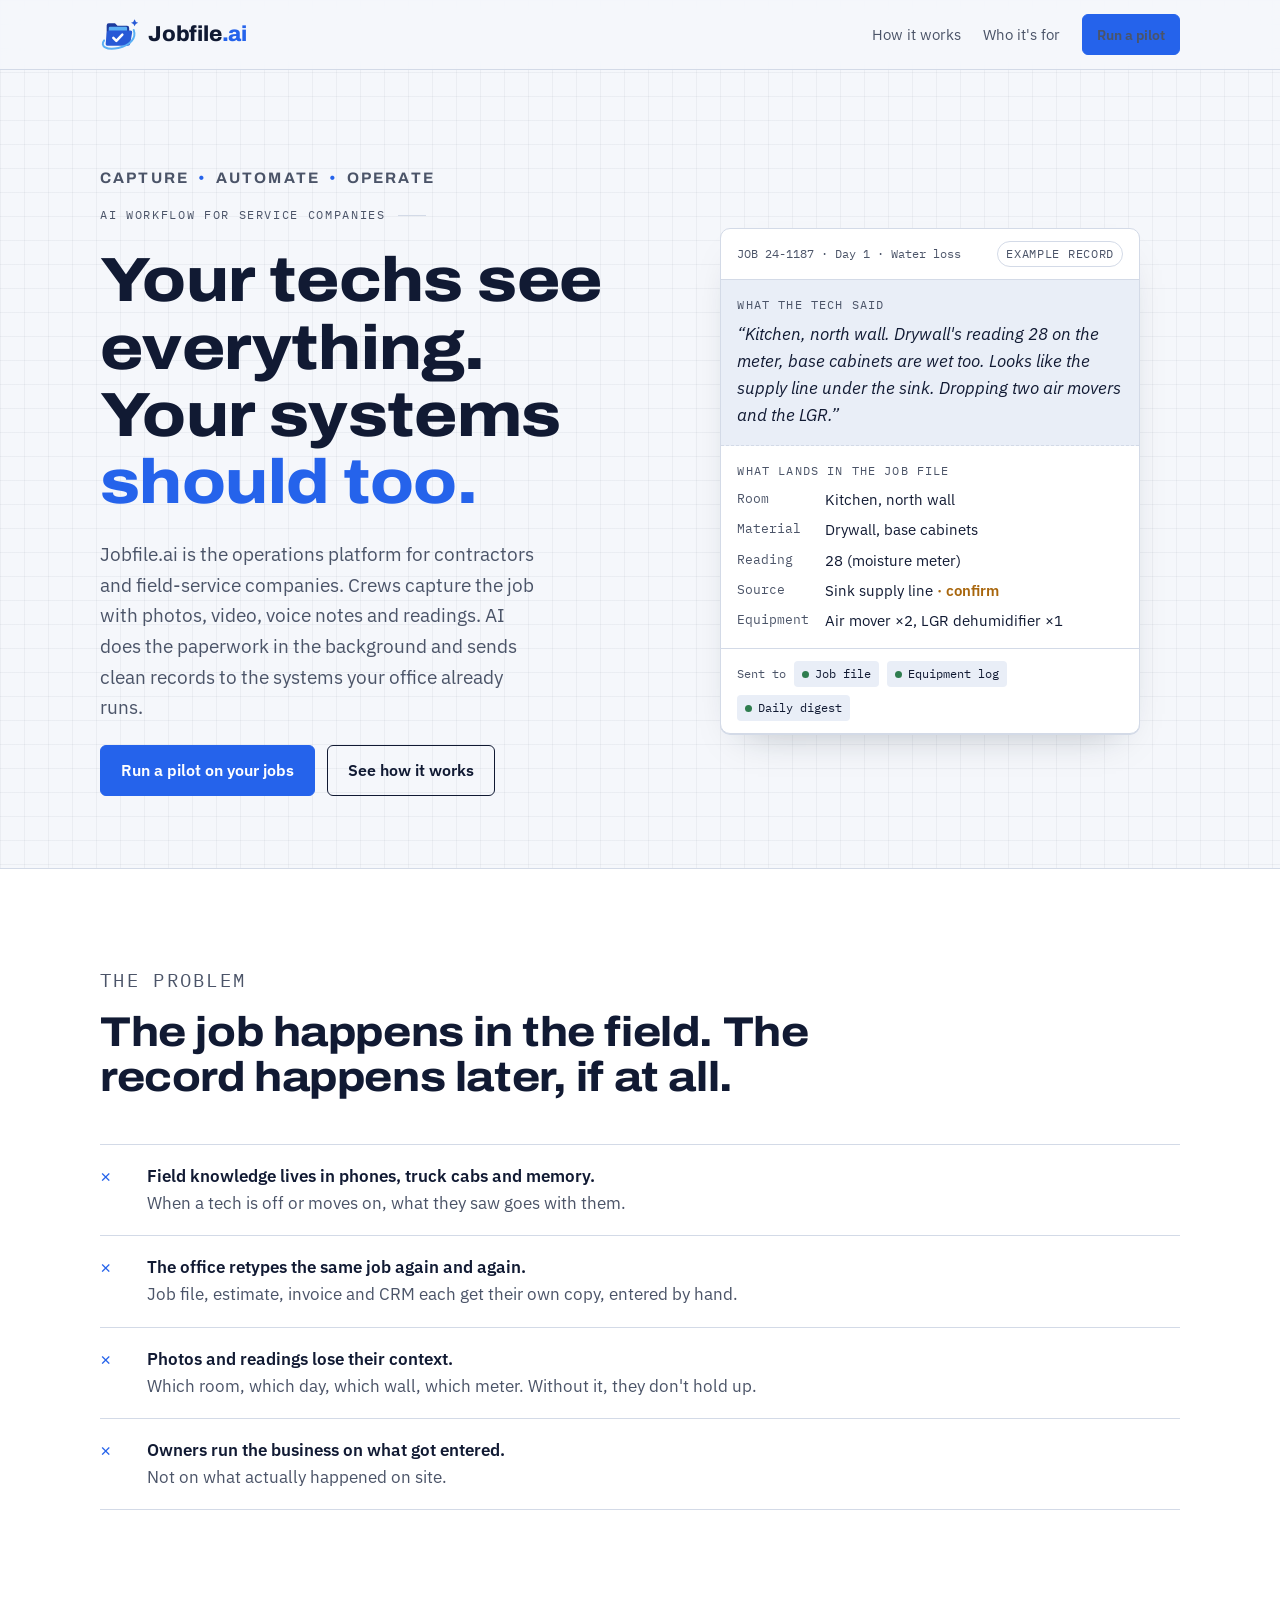
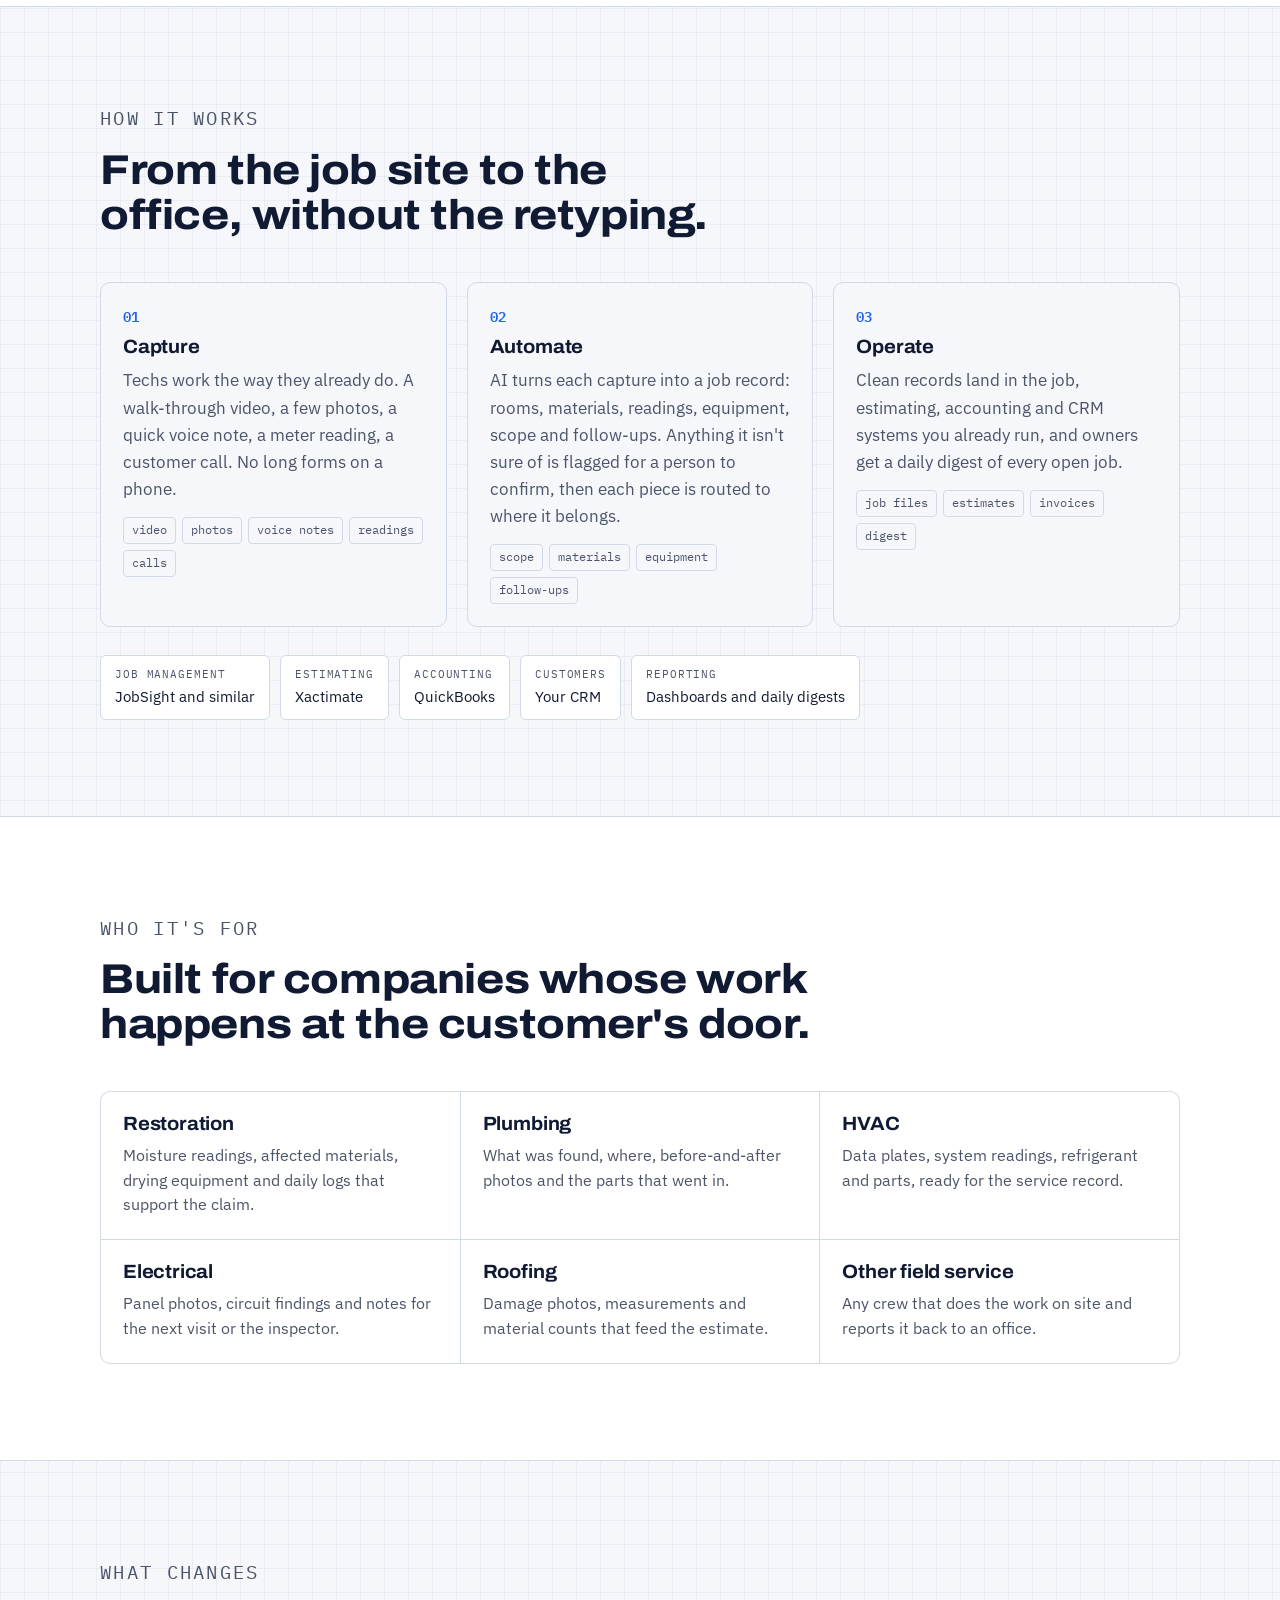
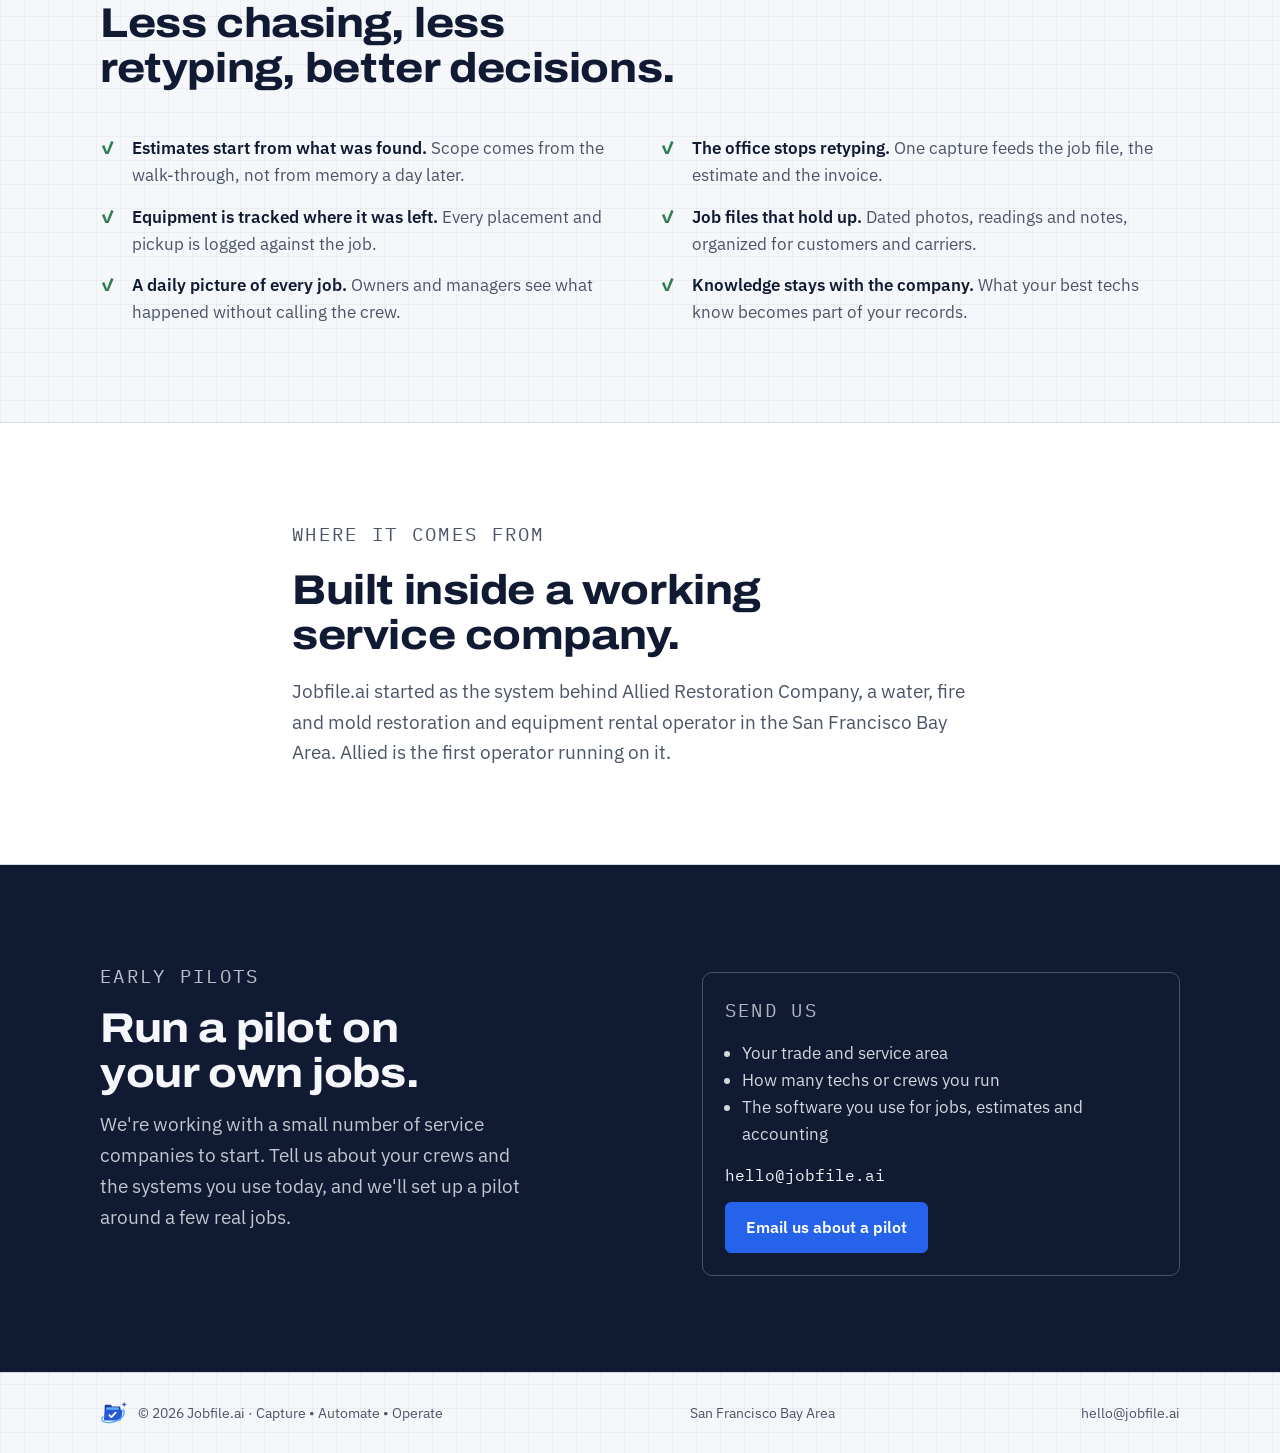
==== index.html @ 70c9f9f8 "Use Michael's Jobfile.ai logo and brand colors Redraw the logo mark (folder, check, swoosh, sparkle)" ====
<!doctype html>
<html lang="en">
<head>
<meta charset="utf-8">
<meta name="viewport" content="width=device-width, initial-scale=1, viewport-fit=cover">
<title>Jobfile.ai | AI workflow for service companies</title>
<meta name="description" content="Jobfile.ai is the operations platform for contractors and field-service companies. Crews capture the job, AI automates the paperwork, and clean records land in the systems you already run.">
<link rel="canonical" href="https://jobfile.ai/">
<meta property="og:title" content="Jobfile.ai | AI workflow for service companies">
<meta property="og:image" content="https://jobfile.ai/brand/jobfile-logo.jpeg">
<meta property="og:description" content="Capture the job once in the field. AI structures it and sends it to your job, estimating, accounting and CRM systems.">
<meta property="og:url" content="https://jobfile.ai/">
<meta property="og:type" content="website">
<meta name="theme-color" content="#111a33">
<link rel="icon" href="favicon.svg" type="image/svg+xml">
<link rel="preconnect" href="https://fonts.googleapis.com">
<link rel="preconnect" href="https://fonts.gstatic.com" crossorigin>
<link rel="stylesheet" href="https://fonts.googleapis.com/css2?family=Archivo:wdth,wght@100..125,500..800&family=IBM+Plex+Mono:wght@400;600&family=IBM+Plex+Sans:wght@400;600&display=swap">
<link rel="stylesheet" href="styles.css">
</head>
<body>
<!--BODY-START-->
<header class="site-header">
  <div class="wrap">
    <a class="brand" href="#top" aria-label="Jobfile.ai home">
      <svg class="brand-mark" viewBox="0 0 48 40" aria-hidden="true"><path class="lg-back" d="M8 8.5q0-2.5 2.5-2.5h7.5l3 3h11.5q2.5 0 2.5 2.5v19h-27z"/><rect class="lg-sheet" x="10.5" y="10" width="22" height="13" rx="1.6"/><path class="lg-front" d="M10.4 14.5h26.2q2.4 0 2 2.4l-2.4 13.7q-.4 2.4-2.8 2.4H8.9q-2.4 0-2.1-2.4l1.4-13.7q.3-2.4 2.2-2.4z"/><path class="lg-check" d="M16 23.5l3.6 3.6 7.2-7.6"/><path class="lg-swoosh" d="M5 26.5C-.5 33.5 8 38.5 22 35.5S44 24 40.5 14"/><path class="lg-spark" d="M41.5 1q.7 3.6 4.3 4.3-3.6.7-4.3 4.3-.7-3.6-4.3-4.3 3.6-.7 4.3-4.3z"/></svg>
      <span class="wordmark">Jobfile<span class="wm-ai">.ai</span></span>
    </a>
    <nav class="nav" aria-label="Main">
      <a class="nav-link" href="#how">How it works</a>
      <a class="nav-link" href="#trades">Who it's for</a>
      <a class="btn btn-primary btn-sm" href="#pilot">Run a pilot</a>
    </nav>
  </div>
</header>

<main id="top">
  <section class="hero">
    <div class="wrap">
      <div class="hero-copy">
        <p class="tagline">Capture <span class="dot">&bull;</span> Automate <span class="dot">&bull;</span> Operate</p>
        <p class="subline">AI workflow for service companies</p>
        <h1>Your techs see everything. Your systems <span class="flag">should too.</span></h1>
        <p class="lede">Jobfile.ai is the operations platform for contractors and field-service companies. Crews capture the job with photos, video, voice notes and readings. AI does the paperwork in the background and sends clean records to the systems your office already runs.</p>
        <div class="cta-row">
          <a class="btn btn-primary" href="#pilot">Run a pilot on your jobs</a>
          <a class="btn btn-ghost" href="#how">See how it works</a>
        </div>
      </div>

      <figure class="record" aria-label="Example of a voice note turned into a structured job record">
        <div class="record-head">
          <span>JOB 24-1187 · Day 1 · Water loss</span>
          <span class="tag">Example record</span>
        </div>
        <div class="record-body">
          <div class="record-say">
            <p class="label">What the tech said</p>
            <blockquote>“Kitchen, north wall. Drywall's reading 28 on the meter, base cabinets are wet too. Looks like the supply line under the sink. Dropping two air movers and the LGR.”</blockquote>
          </div>
          <div class="record-out">
            <p class="label">What lands in the job file</p>
            <dl class="fields">
              <dt>Room</dt><dd>Kitchen, north wall</dd>
              <dt>Material</dt><dd>Drywall, base cabinets</dd>
              <dt>Reading</dt><dd>28 (moisture meter)</dd>
              <dt>Source</dt><dd>Sink supply line <span class="flagged">· confirm</span></dd>
              <dt>Equipment</dt><dd>Air mover ×2, LGR dehumidifier ×1</dd>
            </dl>
          </div>
        </div>
        <figcaption class="record-foot">
          <span>Sent to</span>
          <span class="dest">Job file</span>
          <span class="dest">Equipment log</span>
          <span class="dest">Daily digest</span>
        </figcaption>
      </figure>
    </div>
  </section>

  <section class="band" id="problem">
    <div class="wrap">
      <div class="section-head">
        <p class="eyebrow">The problem</p>
        <h2>The job happens in the field. The record happens later, if at all.</h2>
      </div>
      <ul class="problems">
        <li><div><strong>Field knowledge lives in phones, truck cabs and memory.</strong><span>When a tech is off or moves on, what they saw goes with them.</span></div></li>
        <li><div><strong>The office retypes the same job again and again.</strong><span>Job file, estimate, invoice and CRM each get their own copy, entered by hand.</span></div></li>
        <li><div><strong>Photos and readings lose their context.</strong><span>Which room, which day, which wall, which meter. Without it, they don't hold up.</span></div></li>
        <li><div><strong>Owners run the business on what got entered.</strong><span>Not on what actually happened on site.</span></div></li>
      </ul>
    </div>
  </section>

  <section id="how">
    <div class="wrap">
      <div class="section-head">
        <p class="eyebrow">How it works</p>
        <h2>From the job site to the office, without the retyping.</h2>
      </div>
      <ol class="steps">
        <li>
          <h3>Capture</h3>
          <p>Techs work the way they already do. A walk-through video, a few photos, a quick voice note, a meter reading, a customer call. No long forms on a phone.</p>
          <div class="chips"><span class="chip">video</span><span class="chip">photos</span><span class="chip">voice notes</span><span class="chip">readings</span><span class="chip">calls</span></div>
        </li>
        <li>
          <h3>Automate</h3>
          <p>AI turns each capture into a job record: rooms, materials, readings, equipment, scope and follow-ups. Anything it isn't sure of is flagged for a person to confirm, then each piece is routed to where it belongs.</p>
          <div class="chips"><span class="chip">scope</span><span class="chip">materials</span><span class="chip">equipment</span><span class="chip">follow-ups</span></div>
        </li>
        <li>
          <h3>Operate</h3>
          <p>Clean records land in the job, estimating, accounting and CRM systems you already run, and owners get a daily digest of every open job.</p>
          <div class="chips"><span class="chip">job files</span><span class="chip">estimates</span><span class="chip">invoices</span><span class="chip">digest</span></div>
        </li>
      </ol>
      <div class="systems" aria-label="Kinds of systems Jobfile.ai is built to feed">
        <div class="system"><small>Job management</small>JobSight and similar</div>
        <div class="system"><small>Estimating</small>Xactimate</div>
        <div class="system"><small>Accounting</small>QuickBooks</div>
        <div class="system"><small>Customers</small>Your CRM</div>
        <div class="system"><small>Reporting</small>Dashboards and daily digests</div>
      </div>
    </div>
  </section>

  <section class="band" id="trades">
    <div class="wrap">
      <div class="section-head">
        <p class="eyebrow">Who it's for</p>
        <h2>Built for companies whose work happens at the customer's door.</h2>
      </div>
      <div class="trades">
        <article class="trade"><h3>Restoration</h3><p>Moisture readings, affected materials, drying equipment and daily logs that support the claim.</p></article>
        <article class="trade"><h3>Plumbing</h3><p>What was found, where, before-and-after photos and the parts that went in.</p></article>
        <article class="trade"><h3>HVAC</h3><p>Data plates, system readings, refrigerant and parts, ready for the service record.</p></article>
        <article class="trade"><h3>Electrical</h3><p>Panel photos, circuit findings and notes for the next visit or the inspector.</p></article>
        <article class="trade"><h3>Roofing</h3><p>Damage photos, measurements and material counts that feed the estimate.</p></article>
        <article class="trade"><h3>Other field service</h3><p>Any crew that does the work on site and reports it back to an office.</p></article>
      </div>
    </div>
  </section>

  <section id="outcomes">
    <div class="wrap">
      <div class="section-head">
        <p class="eyebrow">What changes</p>
        <h2>Less chasing, less retyping, better decisions.</h2>
      </div>
      <ul class="outcomes">
        <li><div><strong>Estimates start from what was found.</strong> <span>Scope comes from the walk-through, not from memory a day later.</span></div></li>
        <li><div><strong>The office stops retyping.</strong> <span>One capture feeds the job file, the estimate and the invoice.</span></div></li>
        <li><div><strong>Equipment is tracked where it was left.</strong> <span>Every placement and pickup is logged against the job.</span></div></li>
        <li><div><strong>Job files that hold up.</strong> <span>Dated photos, readings and notes, organized for customers and carriers.</span></div></li>
        <li><div><strong>A daily picture of every job.</strong> <span>Owners and managers see what happened without calling the crew.</span></div></li>
        <li><div><strong>Knowledge stays with the company.</strong> <span>What your best techs know becomes part of your records.</span></div></li>
      </ul>
    </div>
  </section>

  <section class="band" id="origin">
    <div class="wrap origin">
      <p class="eyebrow">Where it comes from</p>
      <h2>Built inside a working service company.</h2>
      <p>Jobfile.ai started as the system behind Allied Restoration Company, a water, fire and mold restoration and equipment rental operator in the San Francisco Bay Area. Allied is the first operator running on it.</p>
    </div>
  </section>

  <section class="pilot" id="pilot">
    <div class="wrap">
      <div class="section-head">
        <p class="eyebrow" style="color: inherit; opacity: .75">Early pilots</p>
        <h2>Run a pilot on your own jobs.</h2>
        <p>We're working with a small number of service companies to start. Tell us about your crews and the systems you use today, and we'll set up a pilot around a few real jobs.</p>
      </div>
      <div class="pilot-box">
        <p class="eyebrow">Send us</p>
        <ul>
          <li>Your trade and service area</li>
          <li>How many techs or crews you run</li>
          <li>The software you use for jobs, estimates and accounting</li>
        </ul>
        <span class="email">hello@jobfile.ai</span>
        <div><a class="btn btn-primary" href="mailto:hello@jobfile.ai?subject=Pilot%20inquiry">Email us about a pilot</a></div>
      </div>
    </div>
  </section>
</main>

<footer class="site-footer">
  <div class="wrap">
    <span class="foot-brand"><svg class="brand-mark foot-mark" viewBox="0 0 48 40" aria-hidden="true"><path class="lg-back" d="M8 8.5q0-2.5 2.5-2.5h7.5l3 3h11.5q2.5 0 2.5 2.5v19h-27z"/><rect class="lg-sheet" x="10.5" y="10" width="22" height="13" rx="1.6"/><path class="lg-front" d="M10.4 14.5h26.2q2.4 0 2 2.4l-2.4 13.7q-.4 2.4-2.8 2.4H8.9q-2.4 0-2.1-2.4l1.4-13.7q.3-2.4 2.2-2.4z"/><path class="lg-check" d="M16 23.5l3.6 3.6 7.2-7.6"/><path class="lg-swoosh" d="M5 26.5C-.5 33.5 8 38.5 22 35.5S44 24 40.5 14"/><path class="lg-spark" d="M41.5 1q.7 3.6 4.3 4.3-3.6.7-4.3 4.3-.7-3.6-4.3-4.3 3.6-.7 4.3-4.3z"/></svg><span>© 2026 Jobfile.ai · Capture • Automate • Operate</span></span>
    <span>San Francisco Bay Area</span>
    <span>hello@jobfile.ai</span>
  </div>
</footer>
<!--BODY-END-->
</body>
</html>
---- styles.css ----
/* Layout: one left-aligned column on a faint survey grid; the hero pairs the pitch with a live "field record" card. */
:root {
  --paper: #f5f7fb;
  --paper-2: #e9eef7;
  --ink: #111a33;         /* logo navy */
  --ink-2: #4b5468;
  --rule: #d3dae7;
  --flag: #2563eb;        /* logo royal blue, the accent */
  --flag-ink: #ffffff;
  --motion: #3b9cf0;      /* logo sky blue (swoosh) */
  --logo-deep: #1d3a9c;
  --logo-royal: #2759d6;
  --logo-sky: #5bb0f4;
  --card: #ffffff;
  --ok: #2f7d4f;
  --warn: #a8660d;
  --grid: rgba(17, 26, 51, 0.045);
  --font-display: "Archivo", "Helvetica Neue", Arial, sans-serif;
  --font-body: "IBM Plex Sans", "Segoe UI", Roboto, sans-serif;
  --font-mono: "IBM Plex Mono", ui-monospace, "SFMono-Regular", Menlo, monospace;
  --step-0: 1rem;
  --step-1: 1.2rem;
  --step-2: 1.6rem;
  --step-3: clamp(1.9rem, 1.4rem + 2.2vw, 2.6rem);
  --step-4: clamp(2.3rem, 1.6rem + 3.6vw, 3.9rem);
  --radius: 6px;
  color-scheme: light;
}
@media (prefers-color-scheme: dark) {
  :root:not([data-theme="light"]) {
    --paper: #0b1222; --paper-2: #131c31; --ink: #e6ebf5; --ink-2: #9ea9be;
    --rule: #24304a; --flag: #5b8cff; --flag-ink: #08101f; --card: #111a2e; --motion: #6cc0ff;
    --logo-deep: #3557c9; --logo-royal: #4a78f0; --logo-sky: #6cc0ff;
    --ok: #5fc08a; --warn: #e3a54a; --grid: rgba(230, 235, 245, 0.04);
    color-scheme: dark;
  }
}
:root[data-theme="dark"] {
  --paper: #0b1222; --paper-2: #131c31; --ink: #e6ebf5; --ink-2: #9ea9be;
  --rule: #24304a; --flag: #5b8cff; --flag-ink: #08101f; --card: #111a2e; --motion: #6cc0ff;
  --logo-deep: #3557c9; --logo-royal: #4a78f0; --logo-sky: #6cc0ff;
  --ok: #5fc08a; --warn: #e3a54a; --grid: rgba(230, 235, 245, 0.04);
  color-scheme: dark;
}

*, *::before, *::after { box-sizing: border-box; }
html { -webkit-text-size-adjust: 100%; }
body {
  margin: 0;
  background-color: var(--paper);
  background-image:
    linear-gradient(var(--grid) 1px, transparent 1px),
    linear-gradient(90deg, var(--grid) 1px, transparent 1px);
  background-size: 24px 24px;
  color: var(--ink);
  font-family: var(--font-body);
  font-size: 17px;
  line-height: 1.6;
}
img, svg { max-width: 100%; }
a { color: inherit; }
:focus-visible { outline: 3px solid var(--flag); outline-offset: 3px; border-radius: 2px; }

.wrap {
  max-width: 1120px;
  margin: 0 auto;
  padding-left: max(20px, env(safe-area-inset-left, 0px));
  padding-right: max(20px, env(safe-area-inset-right, 0px));
}

h1, h2, h3 {
  font-family: var(--font-display);
  font-stretch: 112%;
  line-height: 1.08;
  letter-spacing: -0.01em;
  text-wrap: balance;
  margin: 0;
}
h1 { font-size: var(--step-4); font-weight: 800; }
h2 { font-size: var(--step-3); font-weight: 750; }
h3 { font-size: var(--step-1); font-weight: 700; font-stretch: 105%; }
p { margin: 0; }
.lede { font-size: var(--step-1); color: var(--ink-2); max-width: 40ch; }
.tagline { font-family: var(--font-display); font-weight: 700; font-size: 0.95rem; letter-spacing: 0.14em; text-transform: uppercase; color: var(--ink-2); }
.tagline .dot { color: var(--flag); margin: 0 0.25em; }
.subline { display: flex; align-items: center; gap: 12px; font-family: var(--font-mono); font-size: 0.74rem; letter-spacing: 0.14em; text-transform: uppercase; color: var(--ink-2); margin-top: -6px; }
.subline::before, .subline::after { content: ""; height: 1px; width: 28px; background: var(--rule); }
.subline::before { display: none; }
.eyebrow {
  font-family: var(--font-mono);
  font-size: 0.78rem;
  letter-spacing: 0.12em;
  text-transform: uppercase;
  color: var(--ink-2);
}

/* Header */
.site-header {
  position: sticky;
  top: env(safe-area-inset-top, 0px);
  z-index: 20;
  background: color-mix(in srgb, var(--paper) 92%, transparent);
  backdrop-filter: blur(8px);
  border-bottom: 1px solid var(--rule);
}
.site-header .wrap { display: flex; align-items: center; justify-content: space-between; gap: 16px; padding-block: 14px; }
.brand { display: flex; align-items: center; gap: 8px; text-decoration: none; font-family: var(--font-display); font-weight: 800; font-stretch: 100%; font-size: 1.35rem; }
.brand-mark { width: 40px; height: 34px; flex: none; overflow: visible; }
.lg-back { fill: var(--logo-deep); }
.lg-sheet { fill: var(--logo-sky); }
.lg-front { fill: var(--logo-royal); }
.lg-check { fill: none; stroke: #fff; stroke-width: 3; stroke-linecap: round; stroke-linejoin: round; }
.lg-swoosh { fill: none; stroke: var(--logo-sky); stroke-width: 2.4; stroke-linecap: round; }
.lg-spark { fill: var(--logo-royal); }
.wordmark { color: var(--ink); letter-spacing: -0.01em; }
.wm-ai { color: var(--flag); }
.nav { display: flex; gap: 22px; align-items: center; font-size: 0.95rem; }
.nav a { text-decoration: none; color: var(--ink-2); }
.nav a:hover { color: var(--ink); }
.nav .nav-link { display: none; }
@media (min-width: 760px) { .nav .nav-link { display: inline; } }

.btn {
  display: inline-flex; align-items: center; gap: 8px;
  padding: 12px 20px;
  border-radius: var(--radius);
  font-weight: 600; font-size: 0.98rem;
  text-decoration: none;
  border: 1.5px solid var(--ink);
  transition: transform 0.15s ease, background-color 0.15s ease;
}
.btn-primary { background: var(--flag); border-color: var(--flag); color: var(--flag-ink); }
.btn-primary:hover { transform: translateY(-1px); }
.btn-ghost { background: transparent; color: var(--ink); }
.btn-ghost:hover { background: var(--paper-2); }
.btn-sm { padding: 8px 14px; font-size: 0.9rem; }

/* Hero */
.hero { padding-block: clamp(48px, 8vw, 96px) clamp(40px, 6vw, 72px); }
.hero .wrap { display: grid; gap: clamp(32px, 5vw, 56px); align-items: center; }
@media (min-width: 940px) { .hero .wrap { grid-template-columns: 1.05fr 1fr; } }
.hero-copy { display: grid; gap: 22px; min-width: 0; }
.hero-copy h1 .flag { color: var(--flag); }
.cta-row { display: flex; flex-wrap: wrap; gap: 12px; }

/* Field record card */
.record {
  background: var(--card);
  border: 1px solid var(--rule);
  border-radius: 10px;
  box-shadow: 0 1px 0 var(--rule), 0 18px 40px -24px rgba(19, 34, 47, 0.35);
  overflow: hidden;
  min-width: 0;
}
.record-head {
  display: flex; justify-content: space-between; align-items: center; gap: 12px;
  padding: 12px 16px;
  border-bottom: 1px solid var(--rule);
  font-family: var(--font-mono); font-size: 0.78rem; color: var(--ink-2);
}
.tag {
  font-family: var(--font-mono); font-size: 0.72rem; letter-spacing: 0.06em; text-transform: uppercase;
  padding: 3px 8px; border-radius: 999px; border: 1px solid var(--rule); color: var(--ink-2);
  white-space: nowrap;
}
.record-body { display: grid; }
.record-say { padding: 16px; background: var(--paper-2); border-bottom: 1px dashed var(--rule); }
.record-say .label, .record-out .label { font-family: var(--font-mono); font-size: 0.72rem; letter-spacing: 0.1em; text-transform: uppercase; color: var(--ink-2); margin-bottom: 6px; }
.record-say blockquote { margin: 0; font-style: italic; color: var(--ink); }
.record-out { padding: 16px; }
.fields { display: grid; grid-template-columns: max-content 1fr; gap: 6px 16px; margin: 0; font-size: 0.95rem; }
.fields dt { font-family: var(--font-mono); font-size: 0.8rem; color: var(--ink-2); padding-top: 2px; }
.fields dd { margin: 0; font-variant-numeric: tabular-nums; min-width: 0; }
.fields .flagged { color: var(--warn); font-weight: 600; }
.record-foot {
  display: flex; flex-wrap: wrap; gap: 8px; align-items: center;
  padding: 12px 16px; border-top: 1px solid var(--rule);
  font-family: var(--font-mono); font-size: 0.78rem; color: var(--ink-2);
}
.dest { display: inline-flex; align-items: center; gap: 6px; padding: 3px 8px; border-radius: 4px; background: var(--paper-2); color: var(--ink); }
.dest::before { content: ""; width: 7px; height: 7px; border-radius: 50%; background: var(--ok); }

/* Sections */
section { padding-block: clamp(56px, 8vw, 96px); }
.band { background: var(--card); border-block: 1px solid var(--rule); }
.section-head { display: grid; gap: 14px; max-width: 46rem; margin-bottom: clamp(28px, 4vw, 44px); }
.section-head p { color: var(--ink-2); font-size: var(--step-1); }

.problems { display: grid; gap: 0; border-top: 1px solid var(--rule); }
.problems li { list-style: none; display: grid; grid-template-columns: 2.2rem 1fr; gap: 12px; padding: 18px 0; border-bottom: 1px solid var(--rule); }
.problems li::before { content: "×"; font-family: var(--font-mono); color: var(--flag); font-size: 1.2rem; line-height: 1.4; }
.problems { padding: 0; margin: 0; }
.problems strong { display: block; font-weight: 600; }
.problems span { color: var(--ink-2); }

.steps { display: grid; gap: 20px; padding: 0; margin: 0; counter-reset: step; }
@media (min-width: 820px) { .steps { grid-template-columns: repeat(3, 1fr); } }
.steps li {
  list-style: none; display: grid; gap: 10px; align-content: start;
  padding: 22px; border: 1px solid var(--rule); border-radius: 10px; background: var(--paper);
  counter-increment: step; min-width: 0;
}
.steps li::before {
  content: counter(step, decimal-leading-zero);
  font-family: var(--font-mono); font-size: 0.85rem; color: var(--flag); font-weight: 600;
}
.steps p { color: var(--ink-2); }
.chips { display: flex; flex-wrap: wrap; gap: 6px; margin-top: 4px; }
.chip { font-family: var(--font-mono); font-size: 0.74rem; padding: 3px 8px; border-radius: 4px; border: 1px solid var(--rule); color: var(--ink-2); }

.trades { display: grid; gap: 1px; background: var(--rule); border: 1px solid var(--rule); border-radius: 10px; overflow: hidden; }
@media (min-width: 640px) { .trades { grid-template-columns: repeat(2, 1fr); } }
@media (min-width: 980px) { .trades { grid-template-columns: repeat(3, 1fr); } }
.trade { background: var(--card); padding: 22px; display: grid; gap: 8px; align-content: start; min-width: 0; }
.trade p { color: var(--ink-2); font-size: 0.97rem; }

.outcomes { display: grid; gap: 14px 40px; padding: 0; margin: 0; }
@media (min-width: 820px) { .outcomes { grid-template-columns: repeat(2, 1fr); } }
.outcomes li { list-style: none; display: grid; grid-template-columns: 1.4rem 1fr; gap: 10px; }
.outcomes li::before { content: "✓"; color: var(--ok); font-weight: 700; }
.outcomes strong { font-weight: 600; }
.outcomes span { color: var(--ink-2); }

.systems { display: flex; flex-wrap: wrap; gap: 10px; margin-top: 28px; }
.system { padding: 10px 14px; border: 1px solid var(--rule); border-radius: var(--radius); background: var(--card); font-size: 0.95rem; }
.system small { display: block; font-family: var(--font-mono); font-size: 0.7rem; letter-spacing: 0.08em; text-transform: uppercase; color: var(--ink-2); }

.origin { display: grid; gap: 18px; max-width: 46rem; }
.origin p { color: var(--ink-2); font-size: var(--step-1); }

.pilot { background: var(--ink); color: var(--paper); }
.pilot .wrap { display: grid; gap: 28px; }
@media (min-width: 900px) { .pilot .wrap { grid-template-columns: 1.2fr 1fr; align-items: end; } }
.pilot h2 { color: var(--paper); }
.pilot p { color: color-mix(in srgb, var(--paper) 78%, var(--ink)); font-size: var(--step-1); max-width: 40ch; }
.pilot-box { display: grid; gap: 14px; padding: 22px; border: 1px solid color-mix(in srgb, var(--paper) 25%, var(--ink)); border-radius: 10px; min-width: 0; }
.pilot-box .eyebrow { color: color-mix(in srgb, var(--paper) 70%, var(--ink)); }
.pilot-box ul { margin: 0; padding-left: 1.1rem; color: color-mix(in srgb, var(--paper) 85%, var(--ink)); }
.email { font-family: var(--font-mono); font-size: 1rem; user-select: all; word-break: break-all; color: var(--paper); }

.site-footer { padding-block: 28px; border-top: 1px solid var(--rule); font-size: 0.88rem; color: var(--ink-2); }
.site-footer .wrap { display: flex; flex-wrap: wrap; gap: 12px 24px; justify-content: space-between; align-items: center; }
.foot-brand { display: inline-flex; align-items: center; gap: 10px; color: var(--ink-2); }
.foot-mark { width: 28px; height: 24px; }

@media (prefers-reduced-motion: reduce) { * { transition: none !important; } }
body::before { content: ""; position: fixed; inset: 0 0 auto; height: env(safe-area-inset-top, 0px); z-index: 30; background: var(--paper); }
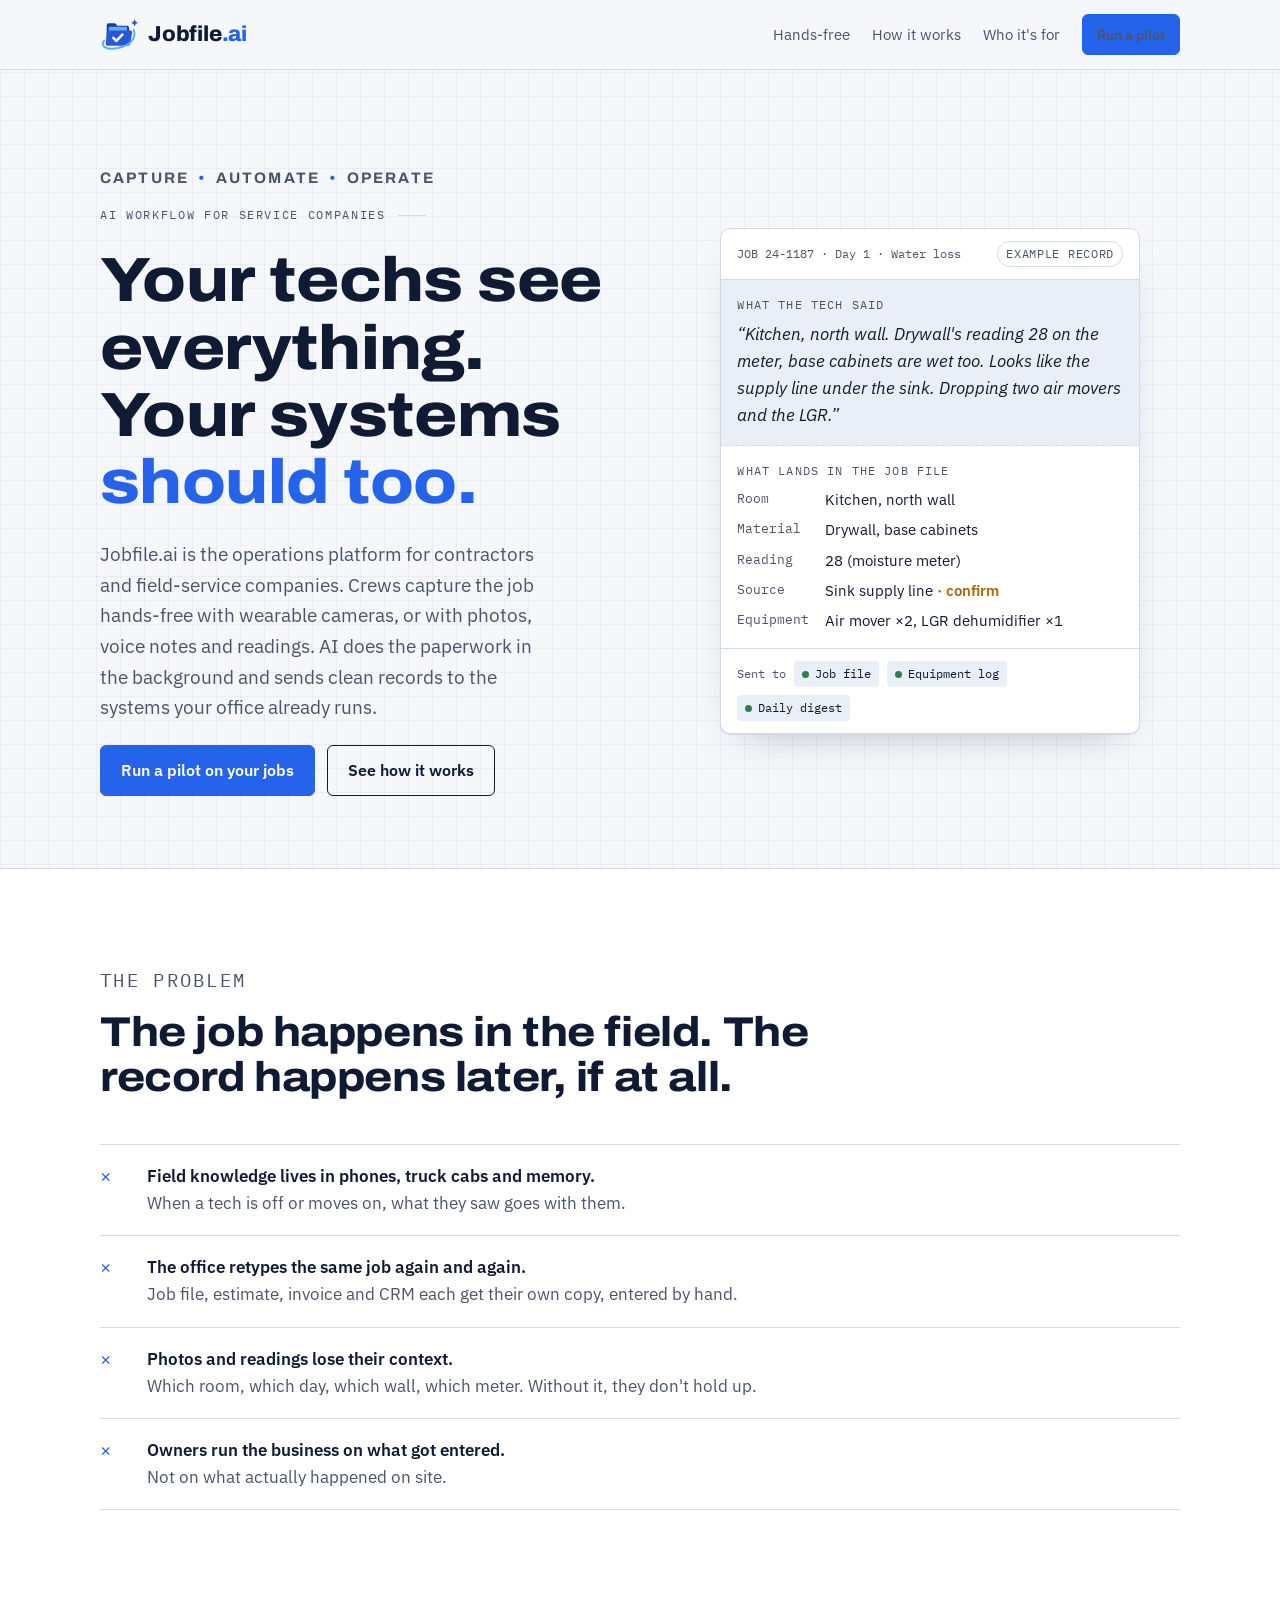
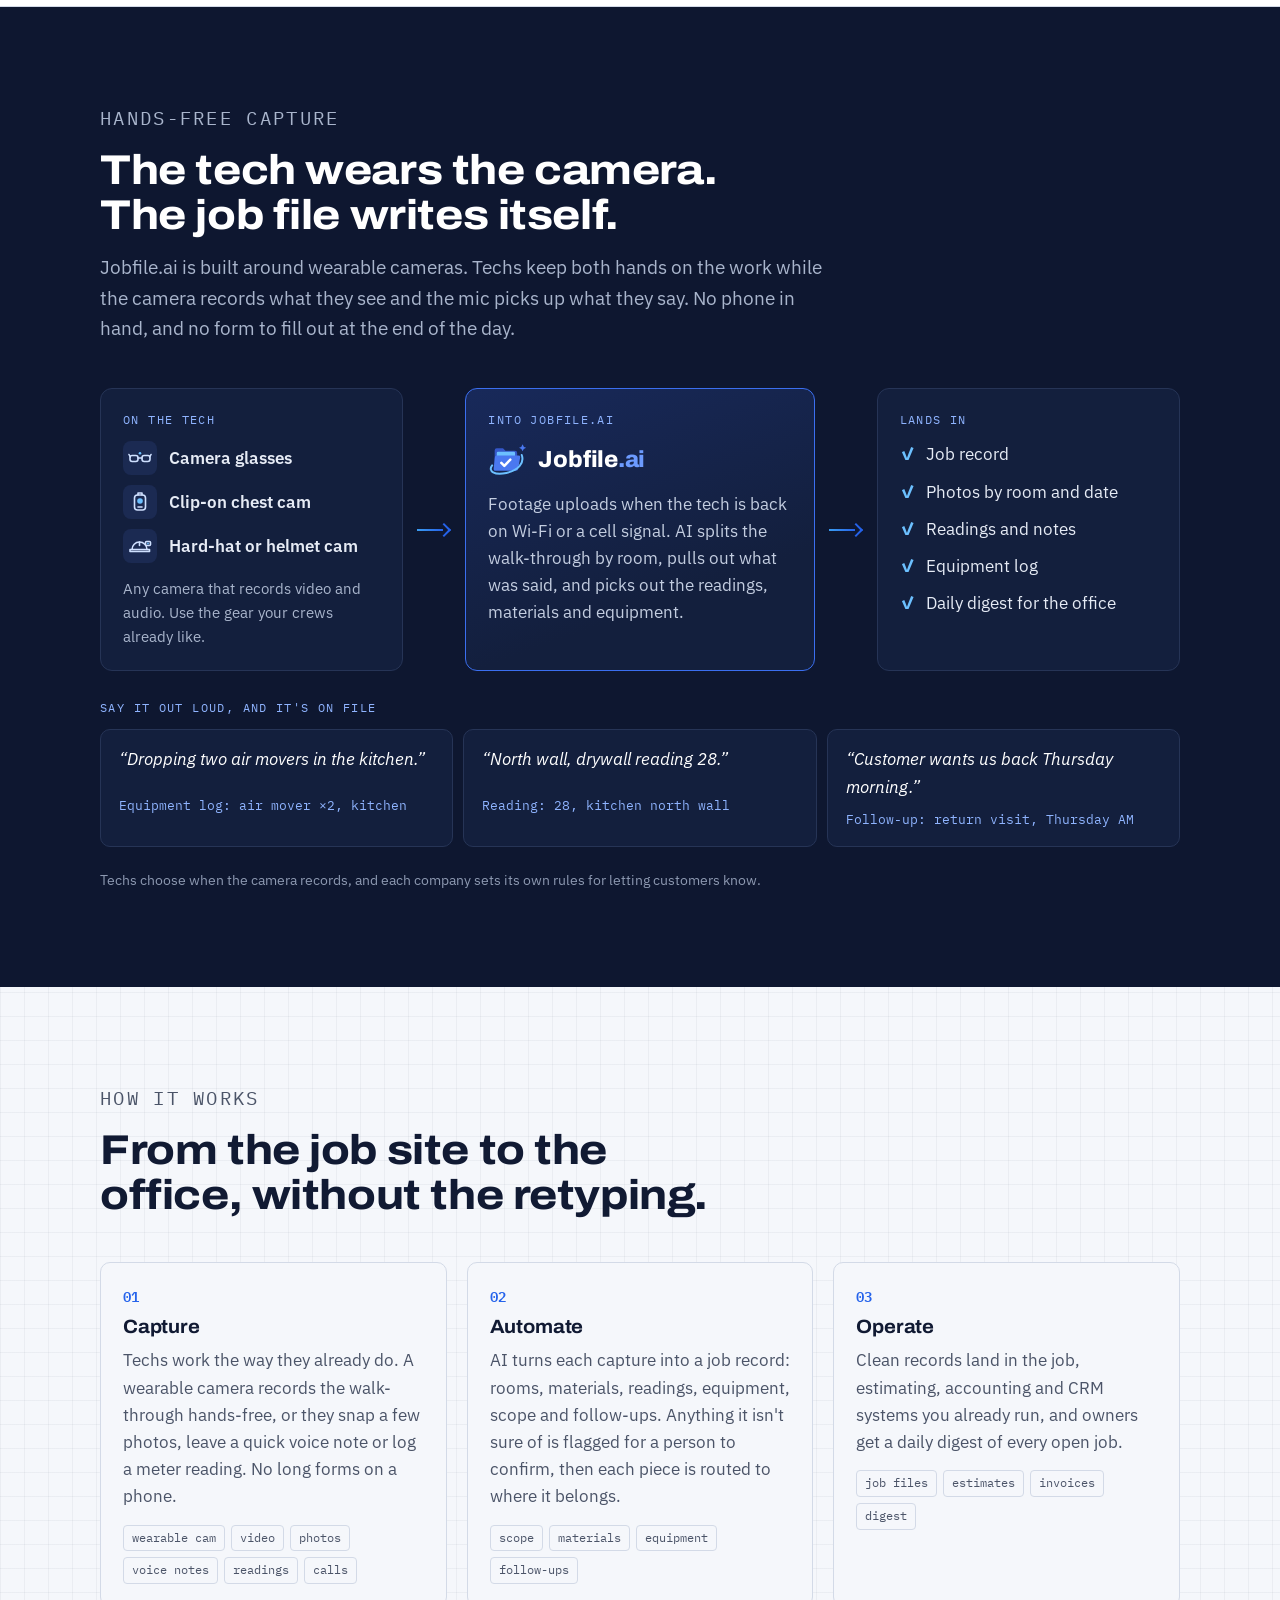
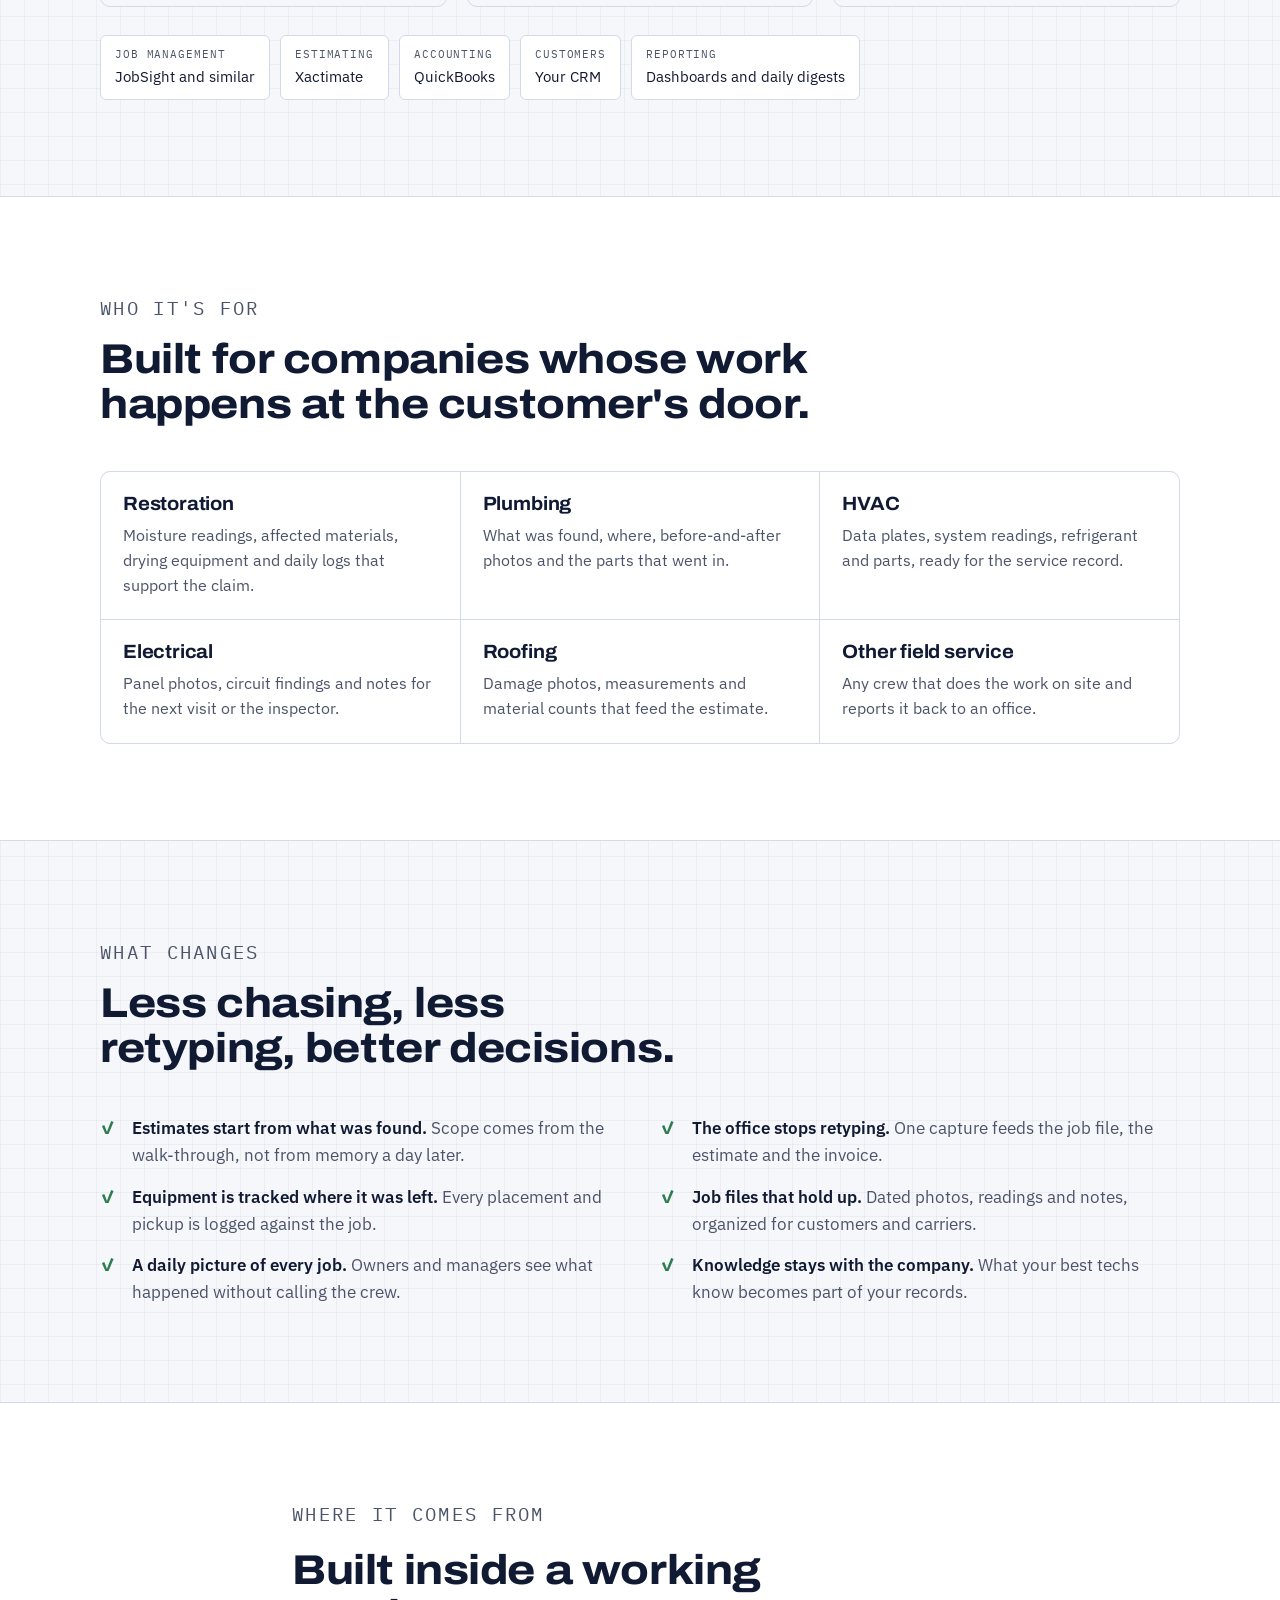
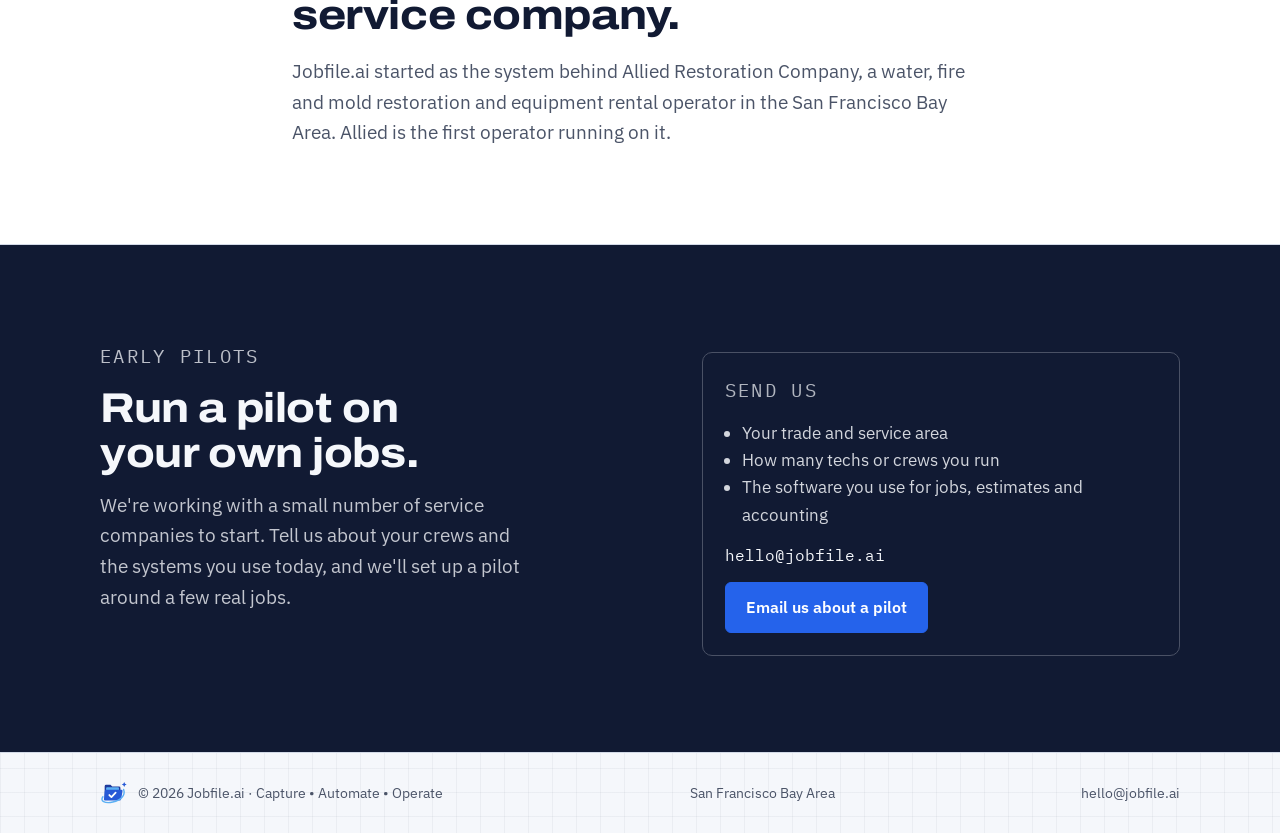
==== commit a56ff0ca: "Add hands-free wearable capture section Show techs capturing the job with wearable cameras (glasses," ====
--- a/index.html
+++ b/index.html
@@ -27,6 +27,7 @@
       <span class="wordmark">Jobfile<span class="wm-ai">.ai</span></span>
     </a>
     <nav class="nav" aria-label="Main">
+      <a class="nav-link" href="#hands-free">Hands-free</a>
       <a class="nav-link" href="#how">How it works</a>
       <a class="nav-link" href="#trades">Who it's for</a>
       <a class="btn btn-primary btn-sm" href="#pilot">Run a pilot</a>
@@ -41,7 +42,7 @@
         <p class="tagline">Capture <span class="dot">&bull;</span> Automate <span class="dot">&bull;</span> Operate</p>
         <p class="subline">AI workflow for service companies</p>
         <h1>Your techs see everything. Your systems <span class="flag">should too.</span></h1>
-        <p class="lede">Jobfile.ai is the operations platform for contractors and field-service companies. Crews capture the job with photos, video, voice notes and readings. AI does the paperwork in the background and sends clean records to the systems your office already runs.</p>
+        <p class="lede">Jobfile.ai is the operations platform for contractors and field-service companies. Crews capture the job hands-free with wearable cameras, or with photos, voice notes and readings. AI does the paperwork in the background and sends clean records to the systems your office already runs.</p>
         <div class="cta-row">
           <a class="btn btn-primary" href="#pilot">Run a pilot on your jobs</a>
           <a class="btn btn-ghost" href="#how">See how it works</a>
@@ -94,6 +95,56 @@
     </div>
   </section>
 
+  <section class="wear" id="hands-free">
+    <div class="wrap">
+      <div class="section-head">
+        <p class="eyebrow">Hands-free capture</p>
+        <h2>The tech wears the camera. The job file writes itself.</h2>
+        <p>Jobfile.ai is built around wearable cameras. Techs keep both hands on the work while the camera records what they see and the mic picks up what they say. No phone in hand, and no form to fill out at the end of the day.</p>
+      </div>
+
+      <div class="wear-flow">
+        <div class="wear-col">
+          <p class="label">On the tech</p>
+          <ul class="devices">
+            <li><svg class="dev-ico" viewBox="0 0 24 24" aria-hidden="true"><rect x="2" y="9.5" width="8" height="6" rx="2.2"/><rect x="14" y="9.5" width="8" height="6" rx="2.2"/><path d="M10 12h4M2.3 11 1 8.5M21.7 11 23 8.5"/><circle class="lens" cx="12" cy="7.2" r="1.3"/></svg><span>Camera glasses</span></li>
+            <li><svg class="dev-ico" viewBox="0 0 24 24" aria-hidden="true"><rect x="6.5" y="5" width="11" height="15" rx="3"/><circle class="lens" cx="12" cy="11" r="2.8"/><path d="M10 5V3h4v2"/><path d="M10 17h4"/></svg><span>Clip-on chest cam</span></li>
+            <li><svg class="dev-ico" viewBox="0 0 24 24" aria-hidden="true"><path d="M4 15.5a7.5 7.5 0 0 1 15 0"/><path d="M2 15.5h19.5v2H2z"/><path d="M11.5 8v3.5"/><rect x="17.5" y="7.5" width="5" height="4" rx="1"/><circle class="lens" cx="20" cy="9.5" r=".9"/></svg><span>Hard-hat or helmet cam</span></li>
+          </ul>
+          <p class="wear-note">Any camera that records video and audio. Use the gear your crews already like.</p>
+        </div>
+        <div class="wear-arrow" aria-hidden="true"></div>
+        <div class="wear-col wear-core">
+          <p class="label">Into Jobfile.ai</p>
+          <div class="core-brand"><svg class="brand-mark wear-mark" viewBox="0 0 48 40" aria-hidden="true"><path class="lg-back" d="M8 8.5q0-2.5 2.5-2.5h7.5l3 3h11.5q2.5 0 2.5 2.5v19h-27z"/><rect class="lg-sheet" x="10.5" y="10" width="22" height="13" rx="1.6"/><path class="lg-front" d="M10.4 14.5h26.2q2.4 0 2 2.4l-2.4 13.7q-.4 2.4-2.8 2.4H8.9q-2.4 0-2.1-2.4l1.4-13.7q.3-2.4 2.2-2.4z"/><path class="lg-check" d="M16 23.5l3.6 3.6 7.2-7.6"/><path class="lg-swoosh" d="M5 26.5C-.5 33.5 8 38.5 22 35.5S44 24 40.5 14"/><path class="lg-spark" d="M41.5 1q.7 3.6 4.3 4.3-3.6.7-4.3 4.3-.7-3.6-4.3-4.3 3.6-.7 4.3-4.3z"/></svg><span class="wordmark">Jobfile<span class="wm-ai">.ai</span></span></div>
+          <p>Footage uploads when the tech is back on Wi-Fi or a cell signal. AI splits the walk-through by room, pulls out what was said, and picks out the readings, materials and equipment.</p>
+        </div>
+        <div class="wear-arrow" aria-hidden="true"></div>
+        <div class="wear-col">
+          <p class="label">Lands in</p>
+          <ul class="outs">
+            <li>Job record</li>
+            <li>Photos by room and date</li>
+            <li>Readings and notes</li>
+            <li>Equipment log</li>
+            <li>Daily digest for the office</li>
+          </ul>
+        </div>
+      </div>
+
+      <div class="said">
+        <p class="label">Say it out loud, and it's on file</p>
+        <dl class="said-list">
+          <div><dt>“Dropping two air movers in the kitchen.”</dt><dd>Equipment log: air mover ×2, kitchen</dd></div>
+          <div><dt>“North wall, drywall reading 28.”</dt><dd>Reading: 28, kitchen north wall</dd></div>
+          <div><dt>“Customer wants us back Thursday morning.”</dt><dd>Follow-up: return visit, Thursday AM</dd></div>
+        </dl>
+      </div>
+
+      <p class="wear-fine">Techs choose when the camera records, and each company sets its own rules for letting customers know.</p>
+    </div>
+  </section>
+
   <section id="how">
     <div class="wrap">
       <div class="section-head">
@@ -103,8 +154,8 @@
       <ol class="steps">
         <li>
           <h3>Capture</h3>
-          <p>Techs work the way they already do. A walk-through video, a few photos, a quick voice note, a meter reading, a customer call. No long forms on a phone.</p>
-          <div class="chips"><span class="chip">video</span><span class="chip">photos</span><span class="chip">voice notes</span><span class="chip">readings</span><span class="chip">calls</span></div>
+          <p>Techs work the way they already do. A wearable camera records the walk-through hands-free, or they snap a few photos, leave a quick voice note or log a meter reading. No long forms on a phone.</p>
+          <div class="chips"><span class="chip">wearable cam</span><span class="chip">video</span><span class="chip">photos</span><span class="chip">voice notes</span><span class="chip">readings</span><span class="chip">calls</span></div>
         </li>
         <li>
           <h3>Automate</h3>
--- a/styles.css
+++ b/styles.css
@@ -245,3 +245,40 @@
 
 @media (prefers-reduced-motion: reduce) { * { transition: none !important; } }
 body::before { content: ""; position: fixed; inset: 0 0 auto; height: env(safe-area-inset-top, 0px); z-index: 30; background: var(--paper); }
+
+/* Hands-free capture: dark navy band */
+.wear { background: #0e1730; color: #e6ebf5; }
+.wear .section-head h2 { color: #fff; }
+.wear .section-head p, .wear .eyebrow { color: #a9b5cc; }
+.wear .label { font-family: var(--font-mono); font-size: 0.72rem; letter-spacing: 0.12em; text-transform: uppercase; color: #8fb4ff; margin: 0 0 12px; }
+.wear-flow { display: grid; gap: 14px; align-items: stretch; }
+@media (min-width: 900px) { .wear-flow { grid-template-columns: 1fr 34px 1.15fr 34px 1fr; } }
+.wear-col { padding: 22px; border: 1px solid #263456; border-radius: 12px; background: #131f3d; min-width: 0; }
+.wear-core { border-color: #3b6ff0; background: linear-gradient(160deg, #18295a, #131f3d 70%); }
+.wear-core p:last-child { color: #c3cde0; }
+.core-brand { display: flex; align-items: center; gap: 10px; font-family: var(--font-display); font-weight: 800; font-size: 1.45rem; margin-bottom: 12px; }
+.wear .wordmark { color: #fff; }
+.wear .wm-ai { color: #6c9bff; }
+.wear-mark { --logo-deep: #3557c9; --logo-royal: #4a78f0; --logo-sky: #6cc0ff; }
+.wear-arrow { position: relative; min-height: 26px; }
+.wear-arrow::before { content: ""; position: absolute; left: 50%; top: 0; bottom: 8px; width: 2px; transform: translateX(-50%); background: linear-gradient(#3b9cf0, #2563eb); }
+.wear-arrow::after { content: ""; position: absolute; left: 50%; bottom: 0; width: 10px; height: 10px; border-right: 2px solid #2563eb; border-bottom: 2px solid #2563eb; transform: translate(-50%, -2px) rotate(45deg); }
+@media (min-width: 900px) {
+  .wear-arrow::before { left: 0; right: 8px; top: 50%; bottom: auto; width: auto; height: 2px; transform: translateY(-50%); background: linear-gradient(90deg, #3b9cf0, #2563eb); }
+  .wear-arrow::after { left: auto; right: 2px; top: 50%; bottom: auto; transform: translateY(-50%) rotate(-45deg); }
+}
+.devices, .outs { list-style: none; margin: 0; padding: 0; display: grid; gap: 10px; }
+.devices li { display: flex; align-items: center; gap: 12px; font-weight: 600; }
+.dev-ico { width: 34px; height: 34px; flex: none; padding: 5px; border-radius: 8px; background: #1b2a52; fill: none; stroke: #cfe0ff; stroke-width: 1.6; stroke-linecap: round; stroke-linejoin: round; }
+.dev-ico .lens { fill: #6cc0ff; stroke: none; }
+.wear-note { margin-top: 14px; font-size: 0.92rem; color: #a9b5cc; }
+.outs li { display: flex; gap: 10px; align-items: baseline; }
+.outs li::before { content: "✓"; color: #6cc0ff; font-weight: 700; }
+.said { margin-top: 28px; }
+.said-list { display: grid; gap: 10px; margin: 0; }
+@media (min-width: 900px) { .said-list { grid-template-columns: repeat(3, 1fr); } }
+.said-list > div { padding: 16px 18px; border-radius: 10px; background: #131f3d; border: 1px solid #263456; display: grid; gap: 8px; }
+.said-list dt { font-style: italic; color: #fff; }
+.said-list dd { margin: 0; font-family: var(--font-mono); font-size: 0.82rem; color: #8fb4ff; }
+.wear-fine { margin-top: 22px; font-size: 0.88rem; color: #8d99b1; }
+
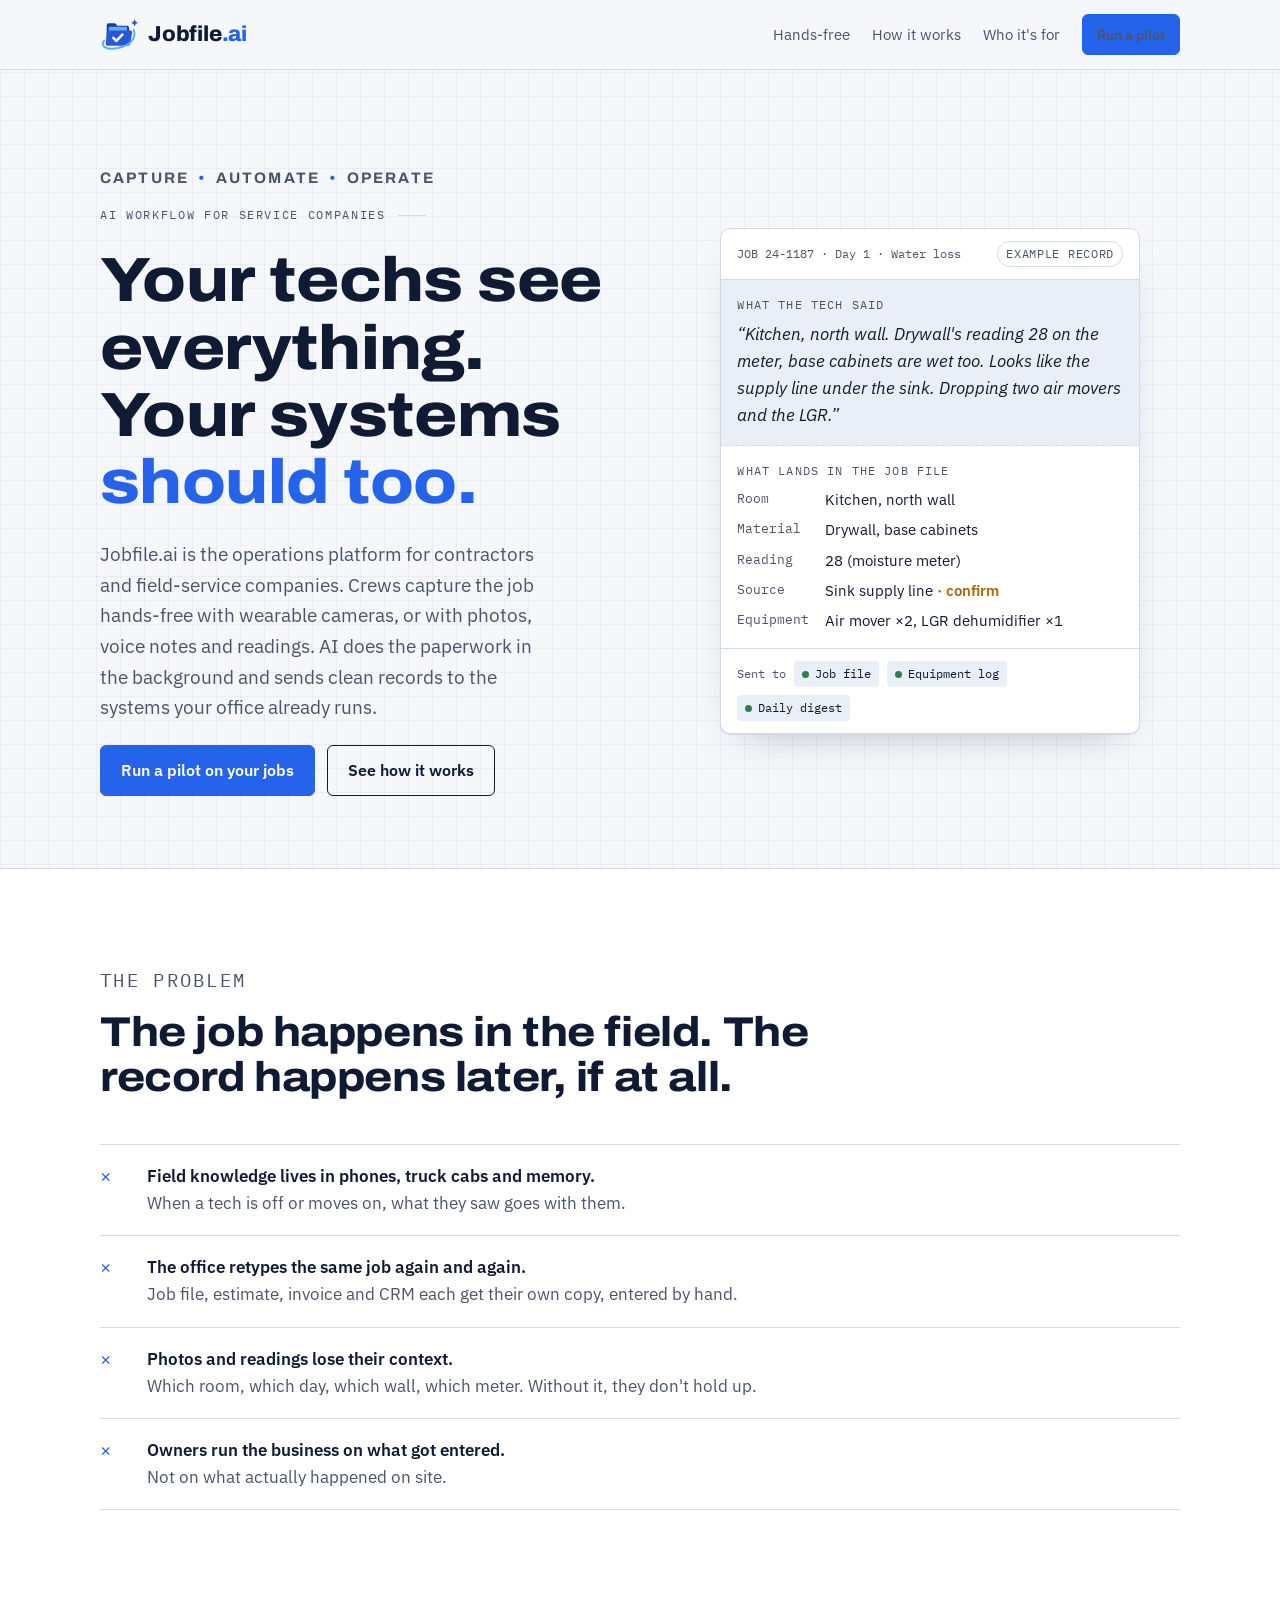
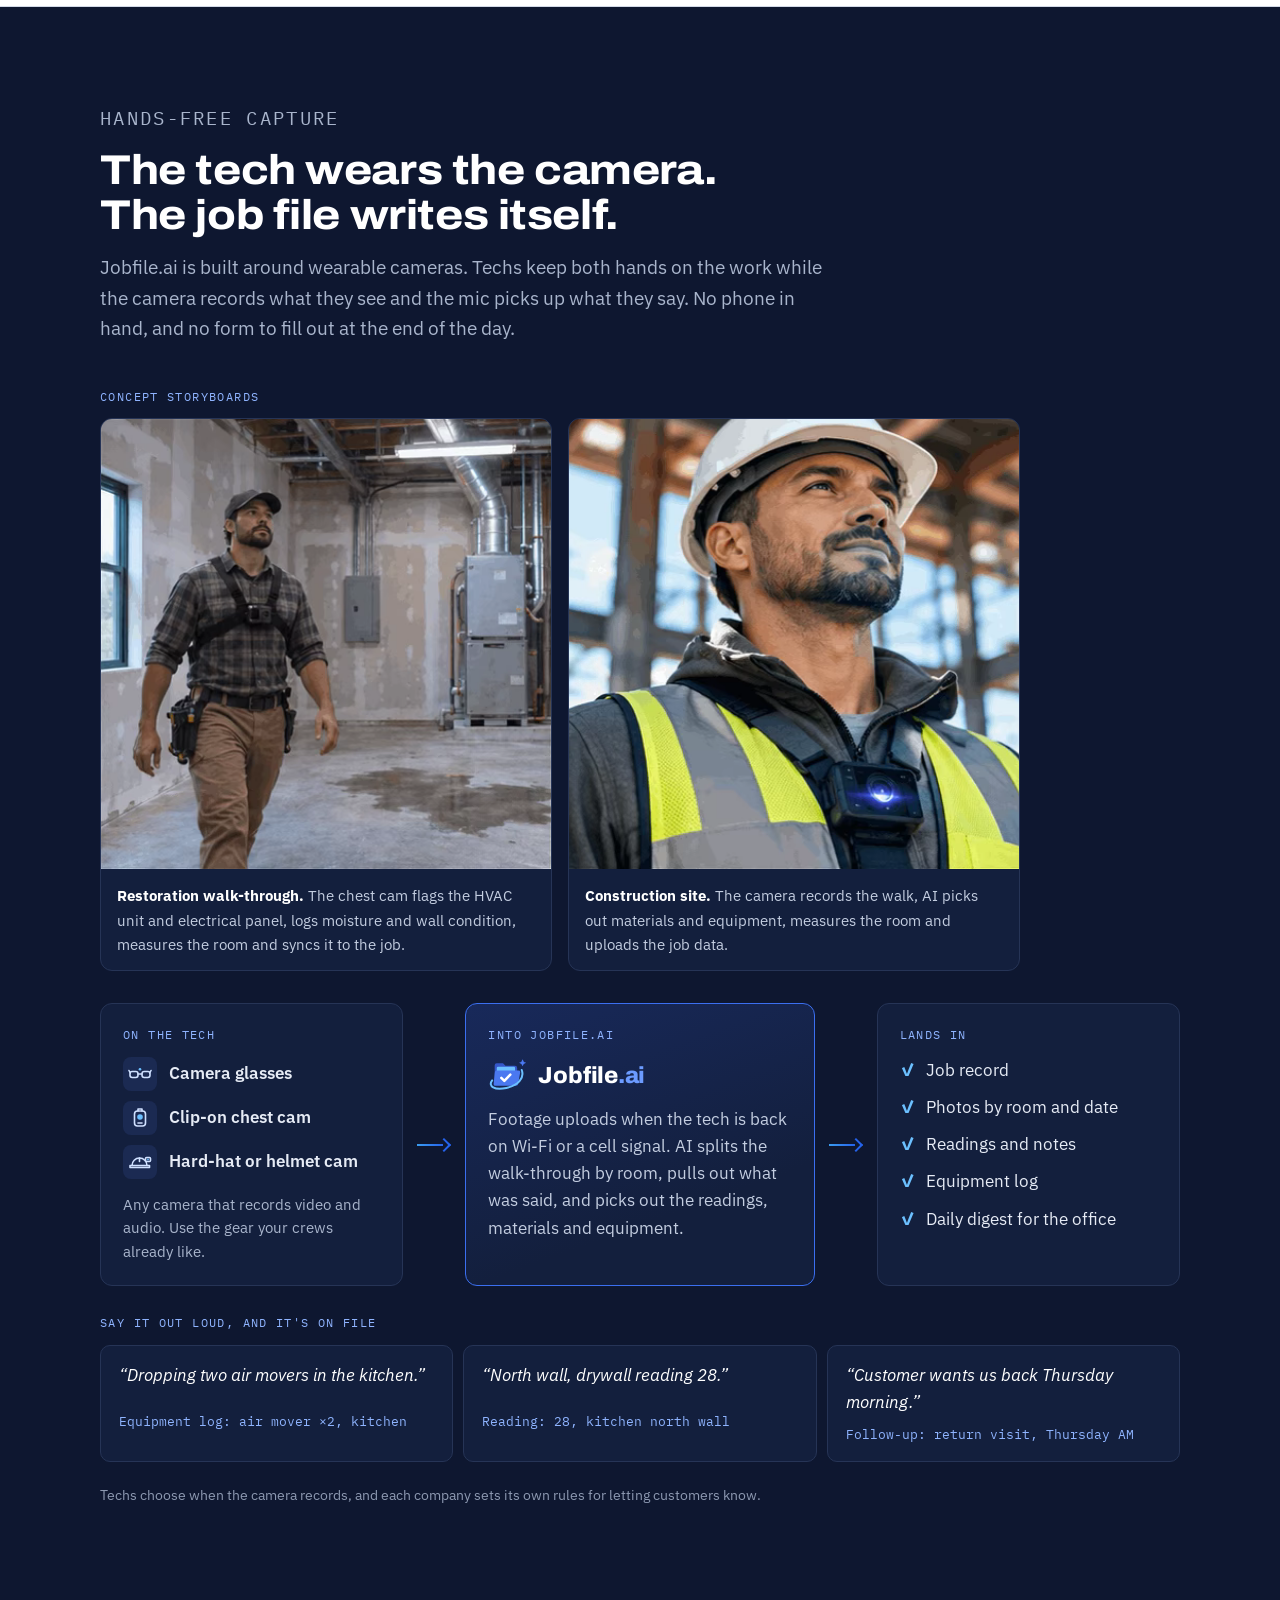
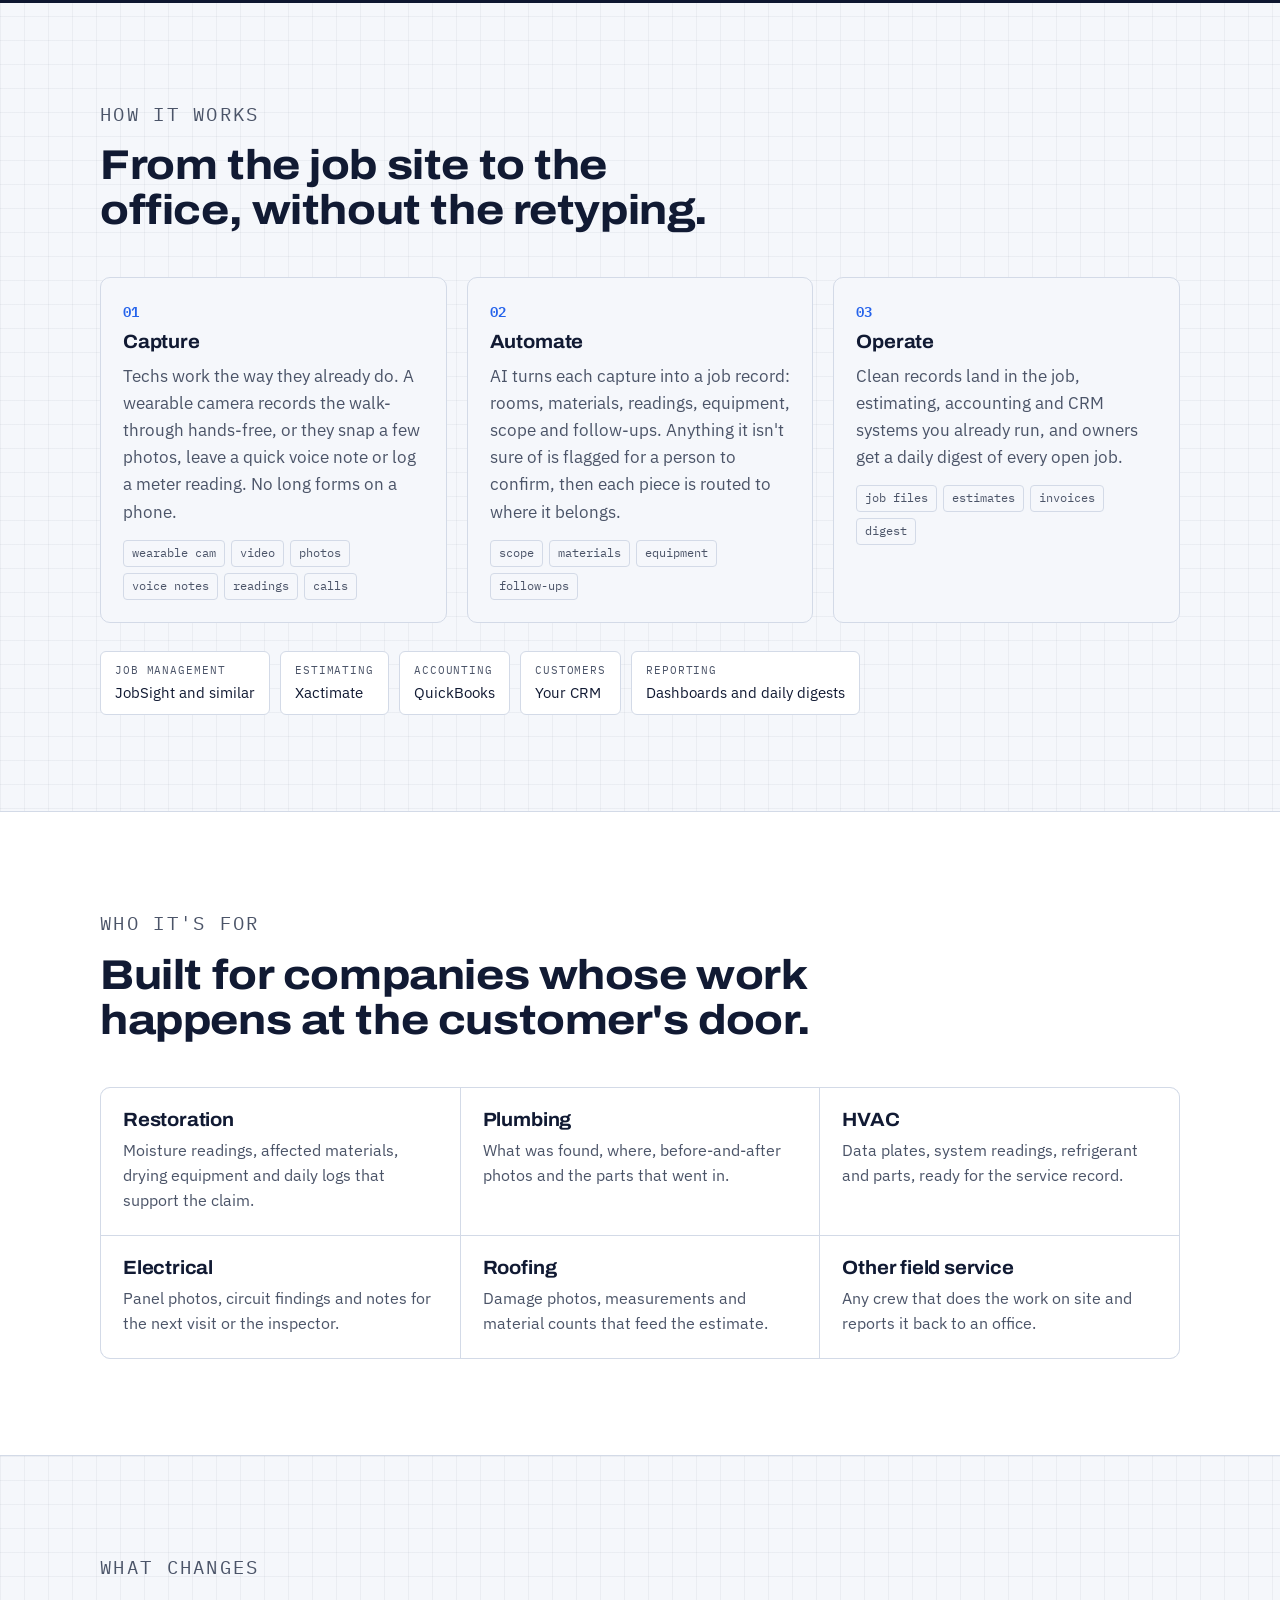
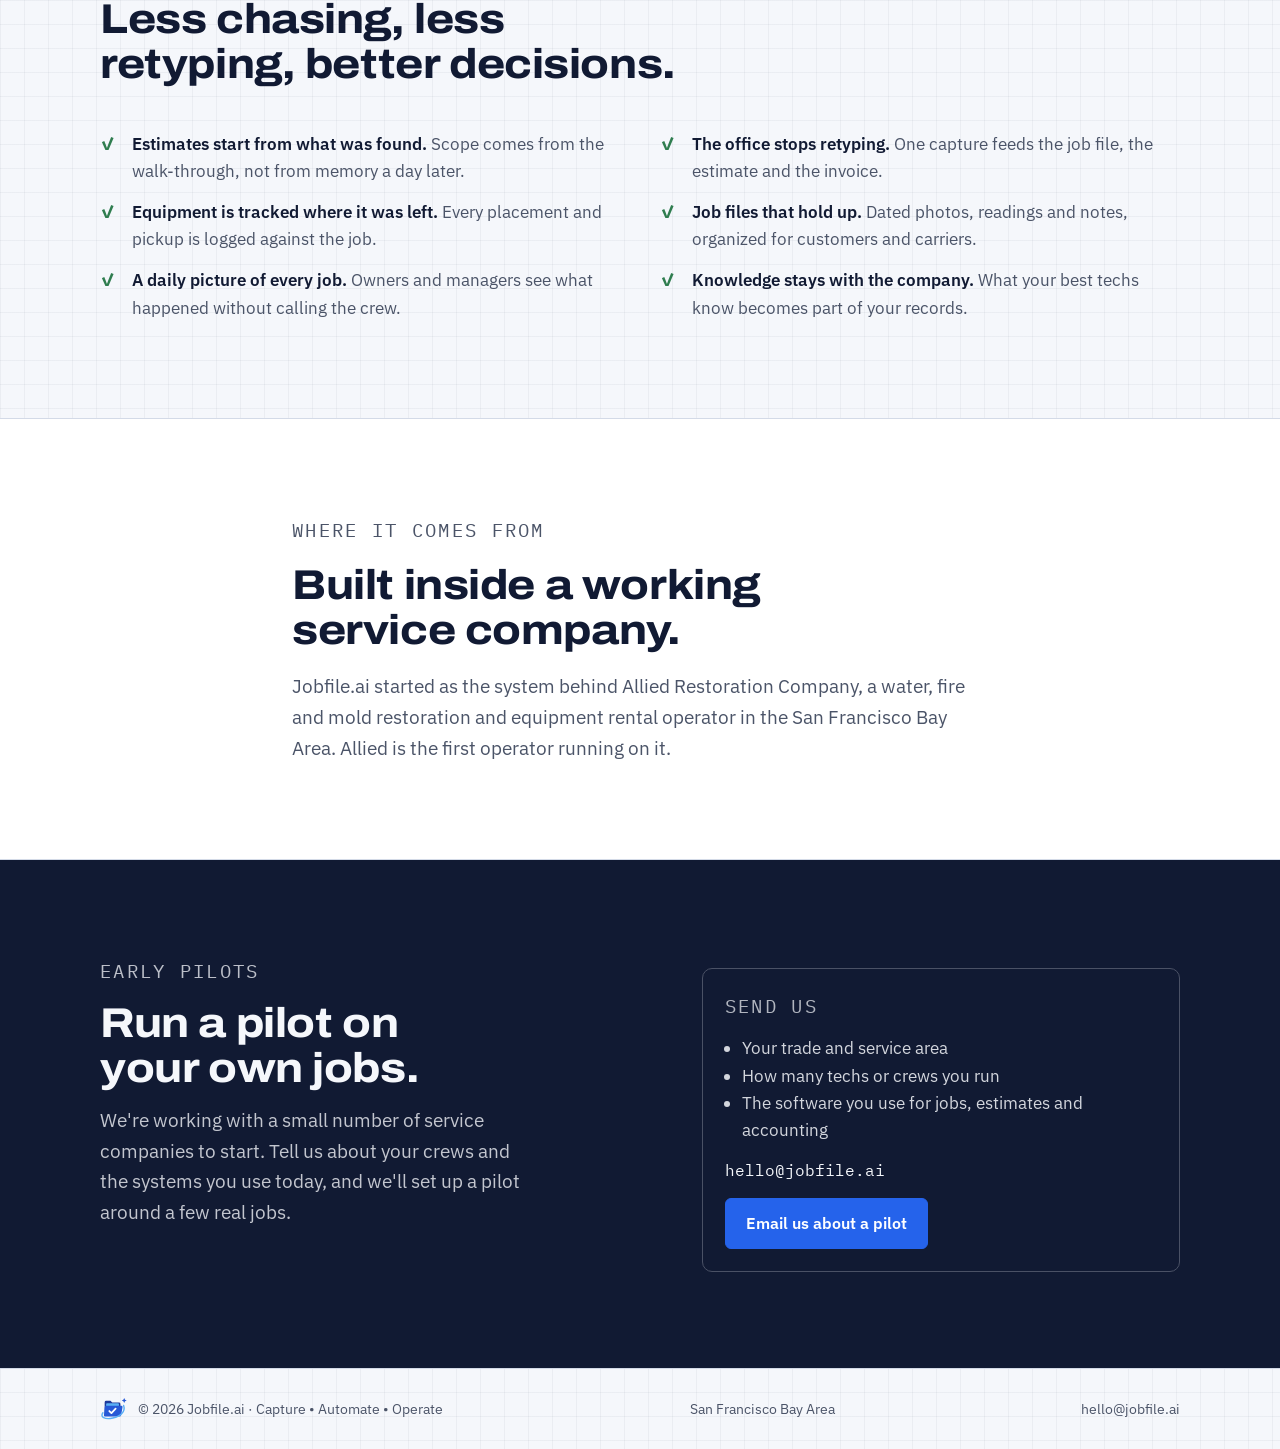
==== commit e7b3cd6f: "Add wearable camera storyboards to the hands-free section Michael's two concept storyboards (restora" ====
--- a/index.html
+++ b/index.html
@@ -103,6 +103,24 @@
         <p>Jobfile.ai is built around wearable cameras. Techs keep both hands on the work while the camera records what they see and the mic picks up what they say. No phone in hand, and no form to fill out at the end of the day.</p>
       </div>
 
+      <p class="label">Concept storyboards</p>
+      <div class="storyboards">
+        <figure class="story">
+          <video class="story-vid" autoplay muted loop playsinline preload="metadata" poster="media/storyboard-restoration-poster.webp" width="438" height="438" aria-label="A restoration tech with a chest-mounted camera walks through a gutted basement. On screen, the camera flags the HVAC unit and electrical panel, logs moisture, wall and surface condition, measures the room at 28 feet 6 inches by 12 feet 4 inches, and syncs it all to Jobfile.ai.">
+            <source src="media/storyboard-restoration.webm" type="video/webm">
+            <source src="media/storyboard-restoration.mp4" type="video/mp4">
+          </video>
+          <figcaption><strong>Restoration walk-through.</strong> The chest cam flags the HVAC unit and electrical panel, logs moisture and wall condition, measures the room and syncs it to the job.</figcaption>
+        </figure>
+        <figure class="story">
+          <video class="story-vid" autoplay muted loop playsinline preload="metadata" poster="media/storyboard-construction-poster.webp" width="434" height="424" aria-label="A construction worker in a hard hat and hi-vis vest wears a chest camera on a building site. The camera records the walk, AI picks out drywall and a scissor lift, notes site conditions, measures a 16 foot 8 inch by 28 foot 4 inch room, and uploads photos, equipment, measurements and conditions.">
+            <source src="media/storyboard-construction.webm" type="video/webm">
+            <source src="media/storyboard-construction.mp4" type="video/mp4">
+          </video>
+          <figcaption><strong>Construction site.</strong> The camera records the walk, AI picks out materials and equipment, measures the room and uploads the job data.</figcaption>
+        </figure>
+      </div>
+
       <div class="wear-flow">
         <div class="wear-col">
           <p class="label">On the tech</p>
@@ -248,6 +266,11 @@
     <span>hello@jobfile.ai</span>
   </div>
 </footer>
+<script>
+  if (window.matchMedia && matchMedia("(prefers-reduced-motion: reduce)").matches) {
+    document.querySelectorAll("video[autoplay]").forEach(function (v) { v.removeAttribute("autoplay"); v.pause(); v.controls = true; });
+  }
+</script>
 <!--BODY-END-->
 </body>
 </html>
--- a/styles.css
+++ b/styles.css
@@ -281,4 +281,9 @@
 .said-list dt { font-style: italic; color: #fff; }
 .said-list dd { margin: 0; font-family: var(--font-mono); font-size: 0.82rem; color: #8fb4ff; }
 .wear-fine { margin-top: 22px; font-size: 0.88rem; color: #8d99b1; }
-
+.storyboards { display: grid; gap: 16px; max-width: 920px; margin-bottom: 32px; }
+@media (min-width: 720px) { .storyboards { grid-template-columns: 1fr 1fr; } }
+.story { margin: 0; border: 1px solid #263456; border-radius: 12px; overflow: hidden; background: #131f3d; min-width: 0; }
+.story-vid { display: block; width: 100%; height: auto; aspect-ratio: 1 / 1; object-fit: cover; background: #0b1222; }
+.story figcaption { padding: 14px 16px; font-size: 0.95rem; color: #c3cde0; }
+.story figcaption strong { color: #fff; }
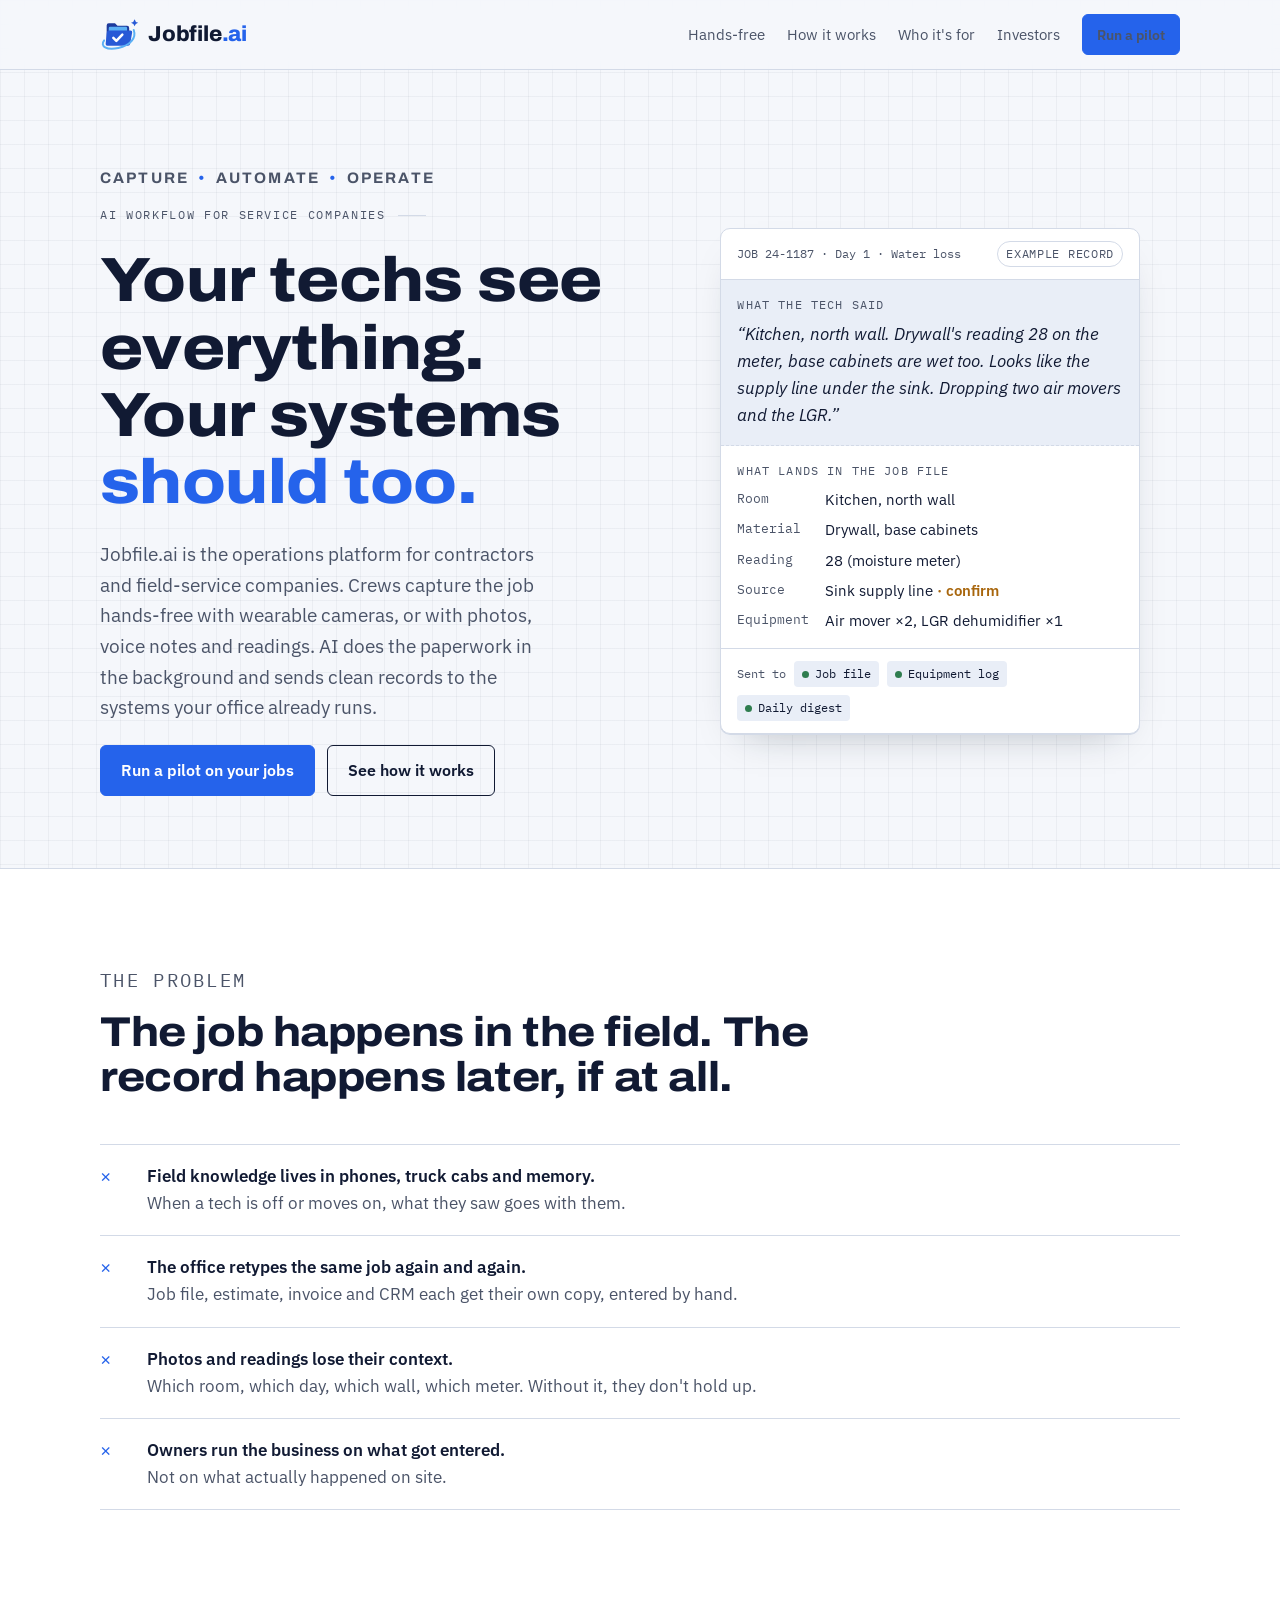
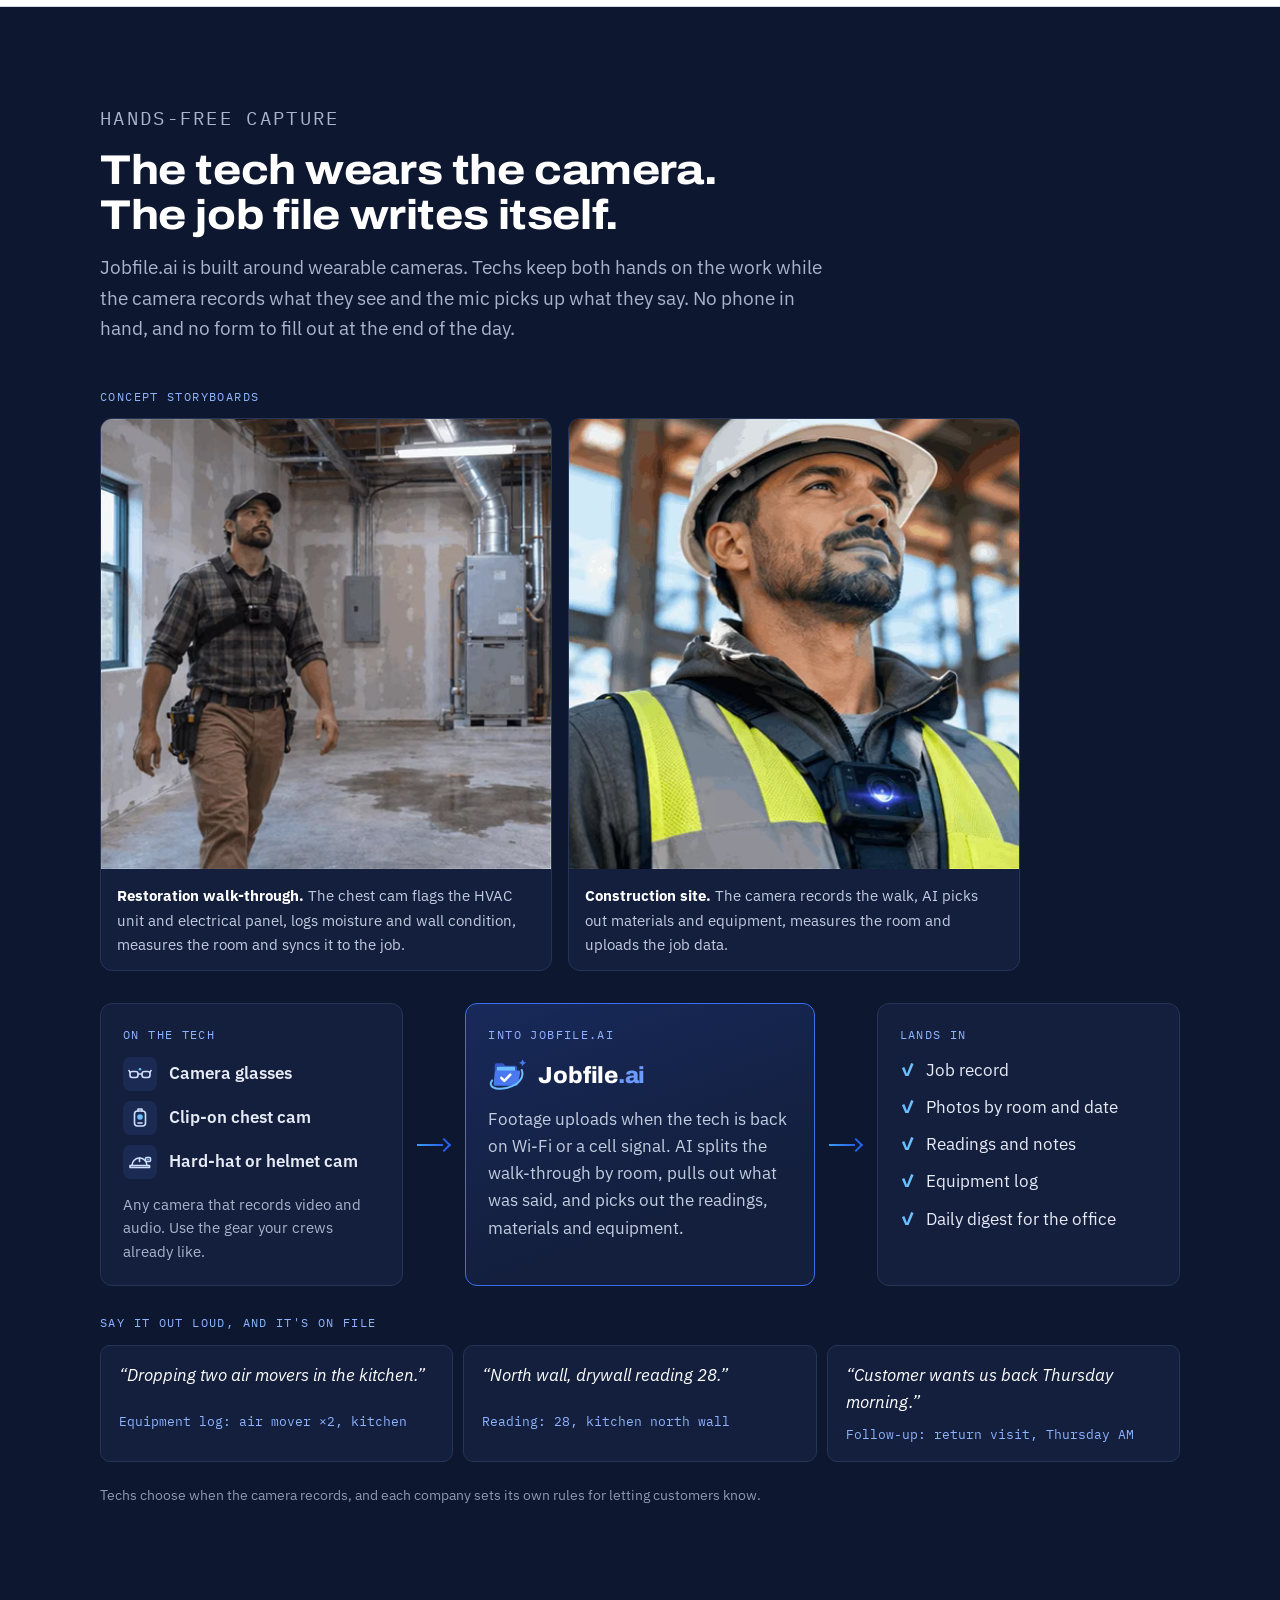
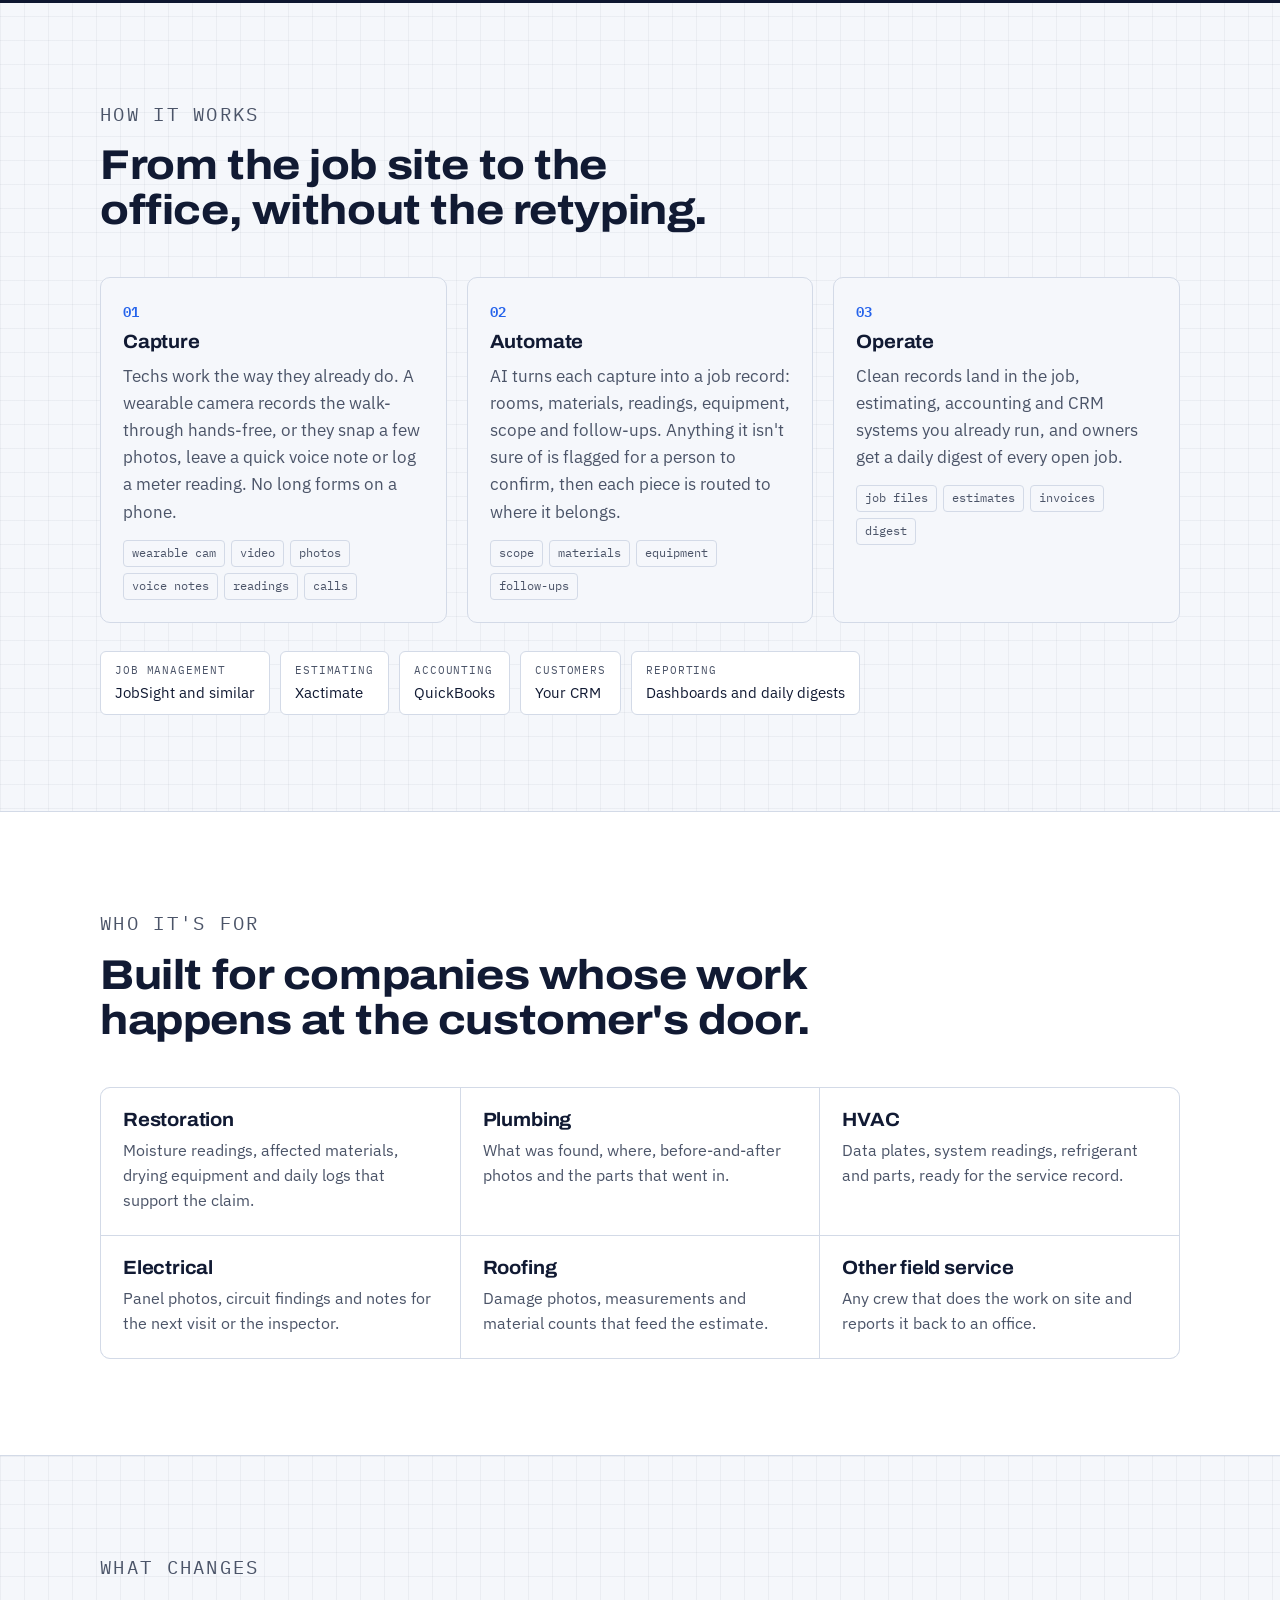
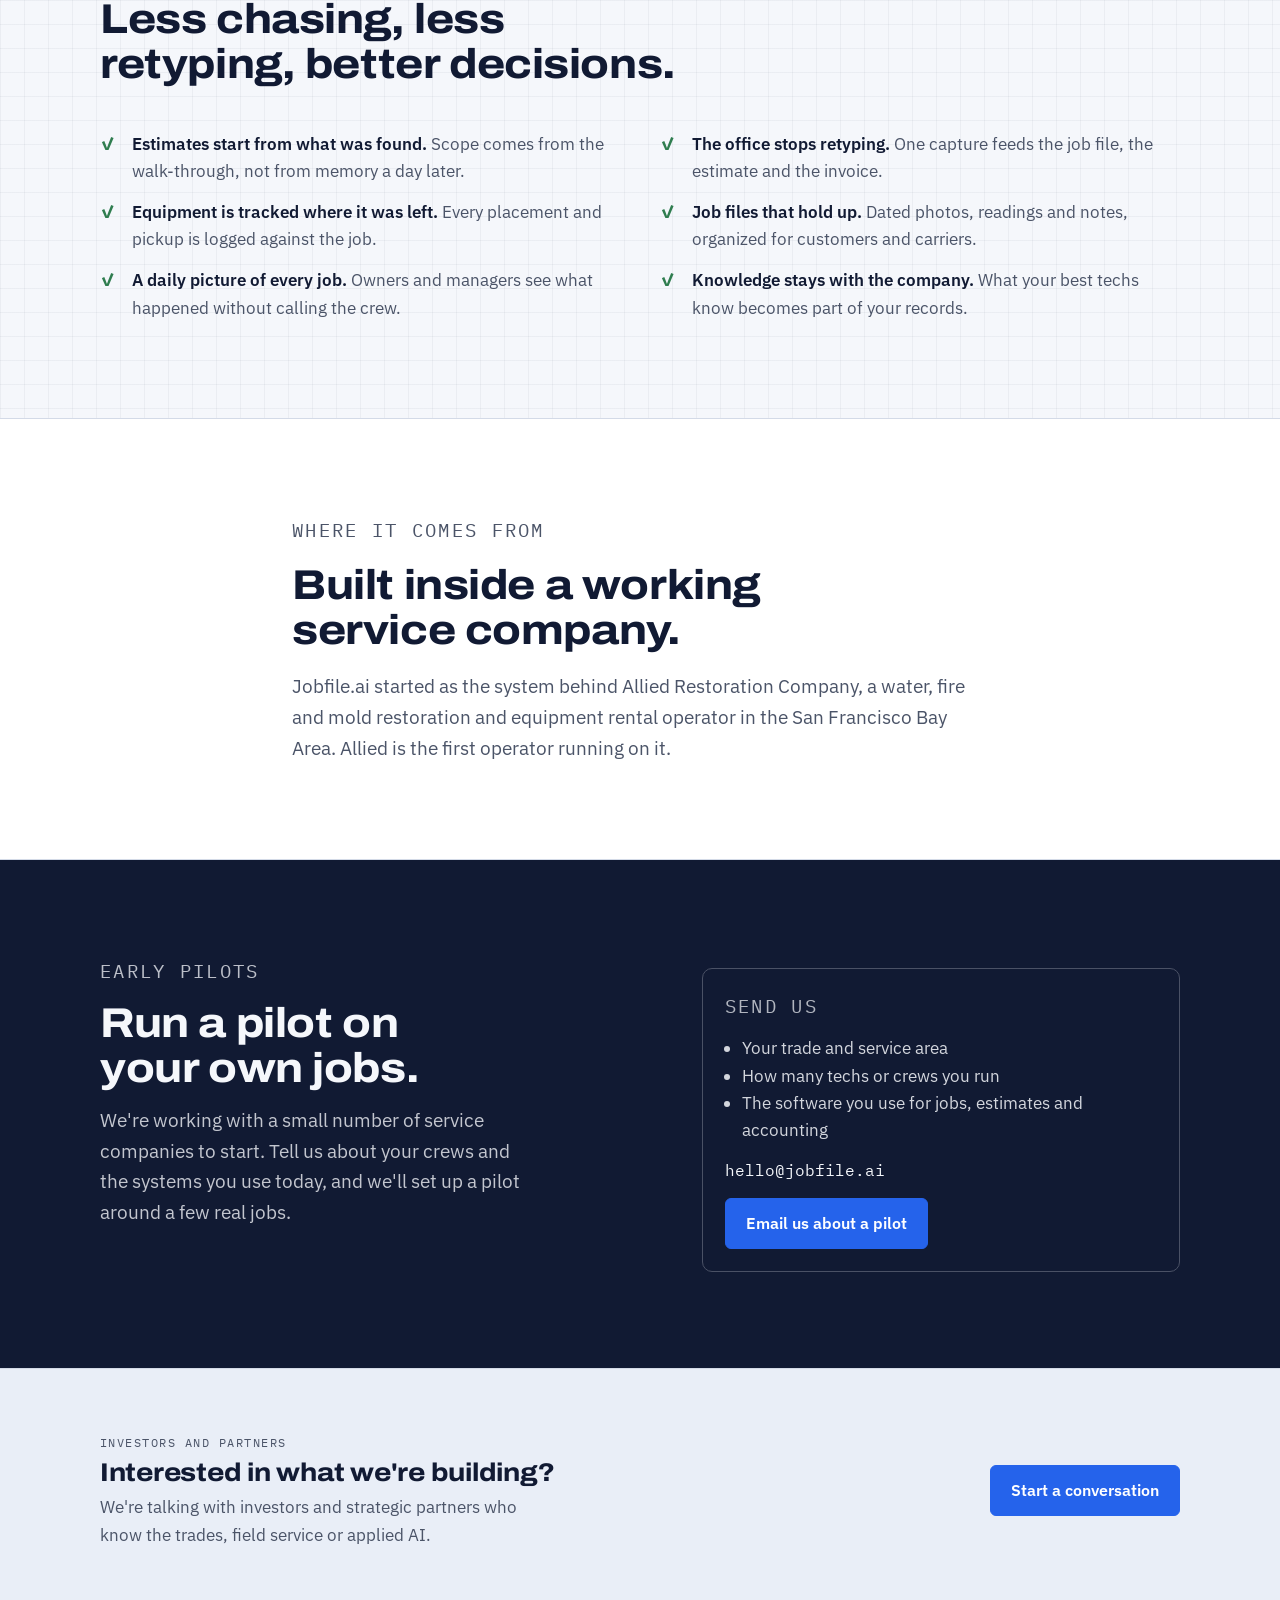
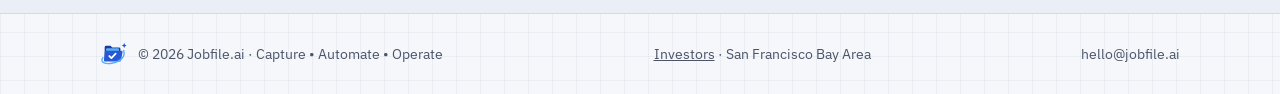
==== commit 4f894759: "Add investor inquiry page and contact prompt New /investors/ page with a short pitch (problem, appro" ====
--- a/index.html
+++ b/index.html
@@ -30,6 +30,7 @@
       <a class="nav-link" href="#hands-free">Hands-free</a>
       <a class="nav-link" href="#how">How it works</a>
       <a class="nav-link" href="#trades">Who it's for</a>
+      <a class="nav-link" href="investors/">Investors</a>
       <a class="btn btn-primary btn-sm" href="#pilot">Run a pilot</a>
     </nav>
   </div>
@@ -257,12 +258,23 @@
       </div>
     </div>
   </section>
+
+  <section class="inv-cta" id="investors">
+    <div class="wrap">
+      <div>
+        <p class="eyebrow">Investors and partners</p>
+        <h2>Interested in what we're building?</h2>
+        <p>We're talking with investors and strategic partners who know the trades, field service or applied AI.</p>
+      </div>
+      <a class="btn btn-primary" href="investors/#inquiry">Start a conversation</a>
+    </div>
+  </section>
 </main>
 
 <footer class="site-footer">
   <div class="wrap">
     <span class="foot-brand"><svg class="brand-mark foot-mark" viewBox="0 0 48 40" aria-hidden="true"><path class="lg-back" d="M8 8.5q0-2.5 2.5-2.5h7.5l3 3h11.5q2.5 0 2.5 2.5v19h-27z"/><rect class="lg-sheet" x="10.5" y="10" width="22" height="13" rx="1.6"/><path class="lg-front" d="M10.4 14.5h26.2q2.4 0 2 2.4l-2.4 13.7q-.4 2.4-2.8 2.4H8.9q-2.4 0-2.1-2.4l1.4-13.7q.3-2.4 2.2-2.4z"/><path class="lg-check" d="M16 23.5l3.6 3.6 7.2-7.6"/><path class="lg-swoosh" d="M5 26.5C-.5 33.5 8 38.5 22 35.5S44 24 40.5 14"/><path class="lg-spark" d="M41.5 1q.7 3.6 4.3 4.3-3.6.7-4.3 4.3-.7-3.6-4.3-4.3 3.6-.7 4.3-4.3z"/></svg><span>© 2026 Jobfile.ai · Capture • Automate • Operate</span></span>
-    <span>San Francisco Bay Area</span>
+    <span><a href="investors/">Investors</a> · San Francisco Bay Area</span>
     <span>hello@jobfile.ai</span>
   </div>
 </footer>
--- a/styles.css
+++ b/styles.css
@@ -287,3 +287,31 @@
 .story-vid { display: block; width: 100%; height: auto; aspect-ratio: 1 / 1; object-fit: cover; background: #0b1222; }
 .story figcaption { padding: 14px 16px; font-size: 0.95rem; color: #c3cde0; }
 .story figcaption strong { color: #fff; }
+
+/* Investor contact prompt (home) and investors page */
+.inv-cta { padding-block: clamp(40px, 6vw, 64px); background: var(--paper-2); border-top: 1px solid var(--rule); }
+.inv-cta .wrap { display: flex; flex-wrap: wrap; align-items: center; justify-content: space-between; gap: 20px 32px; }
+.inv-cta h2 { font-size: var(--step-2); margin: 6px 0 8px; }
+.inv-cta p:not(.eyebrow) { color: var(--ink-2); max-width: 46ch; }
+.inv-hero { padding-block: clamp(48px, 8vw, 96px) clamp(32px, 5vw, 56px); }
+.inv-hero .wrap { display: grid; gap: 18px; }
+.inv-hero .wrap > * { max-width: 46rem; }
+.inv-grid { display: grid; gap: 18px; }
+@media (min-width: 900px) { .inv-grid { grid-template-columns: repeat(3, 1fr); } }
+.inv-card { display: grid; gap: 12px; align-content: start; padding: 24px; border: 1px solid var(--rule); border-radius: 12px; background: var(--paper); min-width: 0; }
+.inv-card h2 { font-size: var(--step-2); }
+.inv-card p:not(.eyebrow) { color: var(--ink-2); }
+.inv-form-wrap > * { max-width: 860px; }
+.inv-form { display: grid; gap: 16px; padding: clamp(18px, 3vw, 28px); border: 1px solid var(--rule); border-radius: 12px; background: var(--card); }
+@media (min-width: 640px) { .inv-form { grid-template-columns: 1fr 1fr; } .field-wide { grid-column: 1 / -1; } }
+.field { display: grid; gap: 6px; min-width: 0; }
+.field label { font-weight: 600; font-size: 0.95rem; }
+.field .opt { font-weight: 400; color: var(--ink-2); }
+.field input, .field select, .field textarea { font: inherit; color: var(--ink); background: var(--paper); border: 1px solid var(--rule); border-radius: 8px; padding: 10px 12px; width: 100%; }
+.field input:focus, .field select:focus, .field textarea:focus { outline: 2px solid var(--flag); outline-offset: 1px; border-color: var(--flag); }
+.form-actions { display: flex; flex-wrap: wrap; align-items: center; gap: 12px 18px; }
+.form-actions .btn { cursor: pointer; font: inherit; font-weight: 600; }
+.form-alt { font-size: 0.92rem; color: var(--ink-2); }
+.form-error { grid-column: 1 / -1; margin: 0; color: #c0392b; font-weight: 600; }
+.legal { margin-top: 18px; font-size: 0.85rem; color: var(--ink-2); }
+
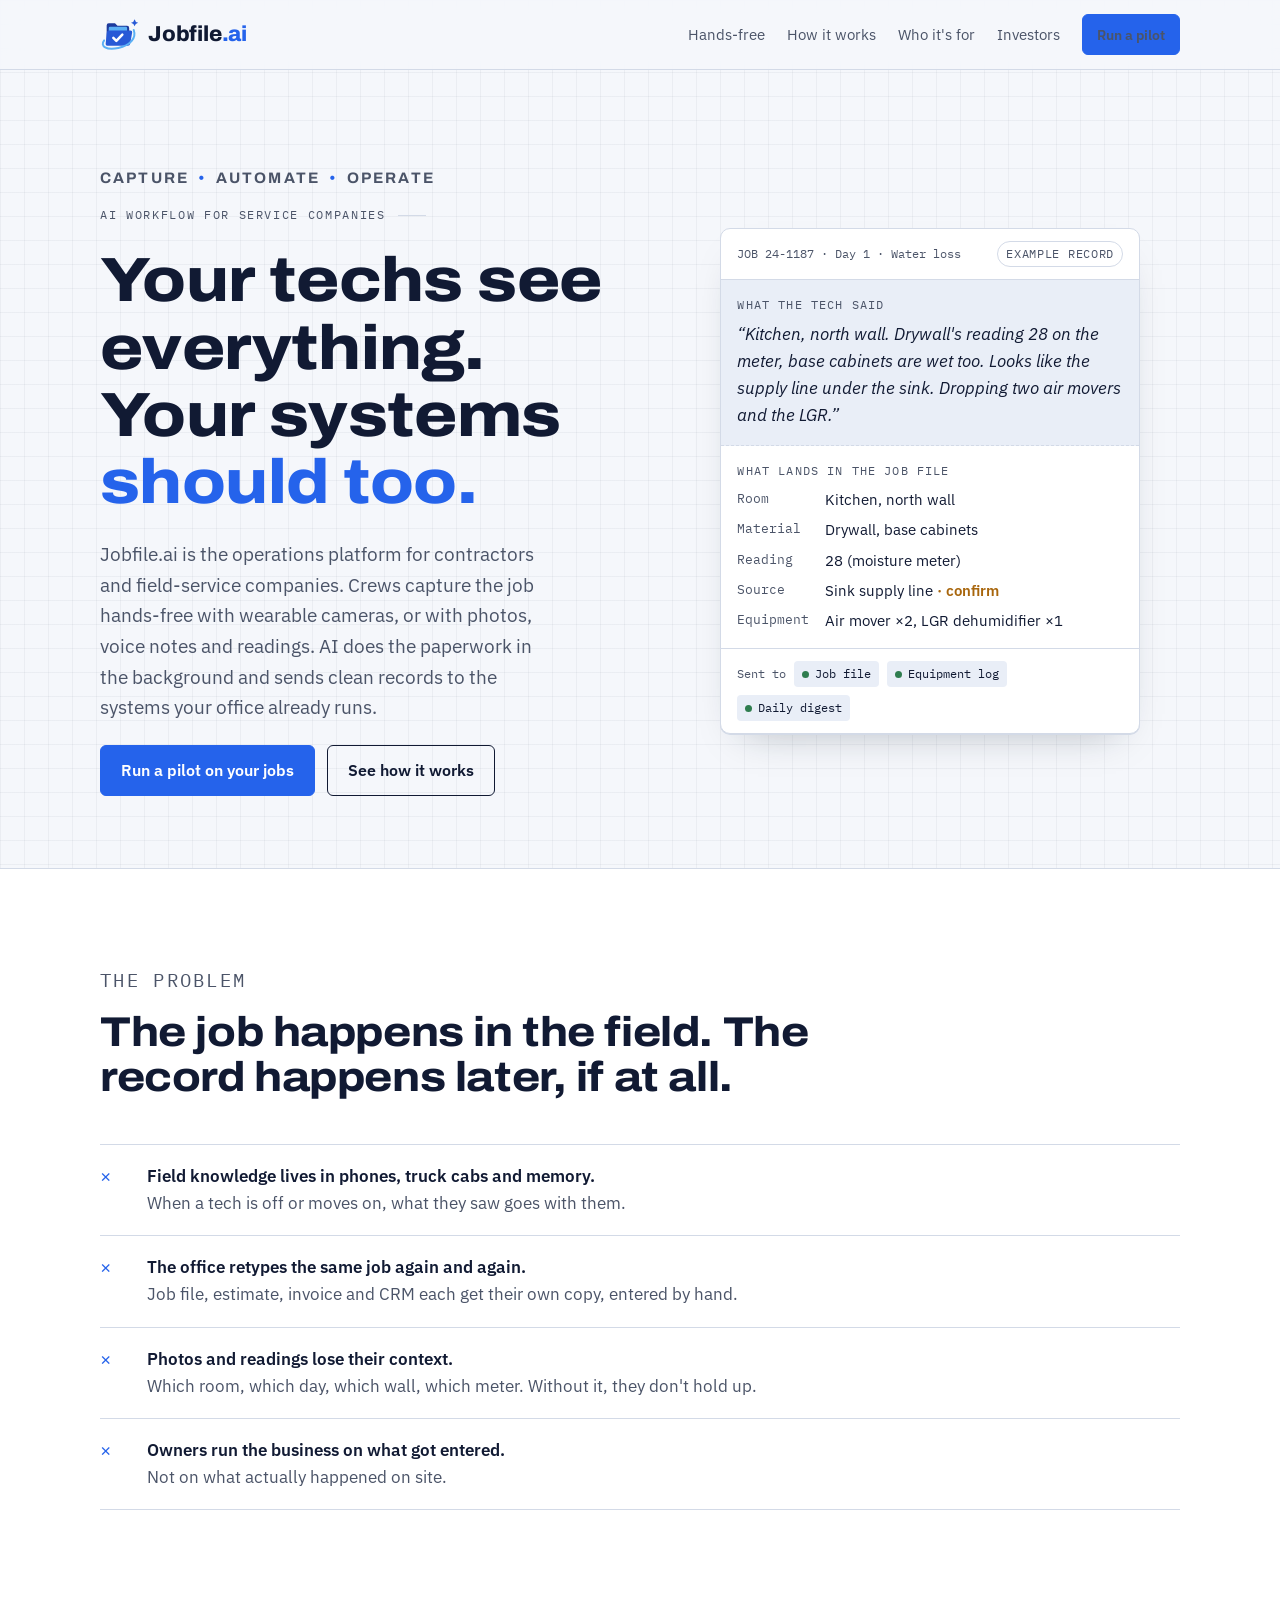
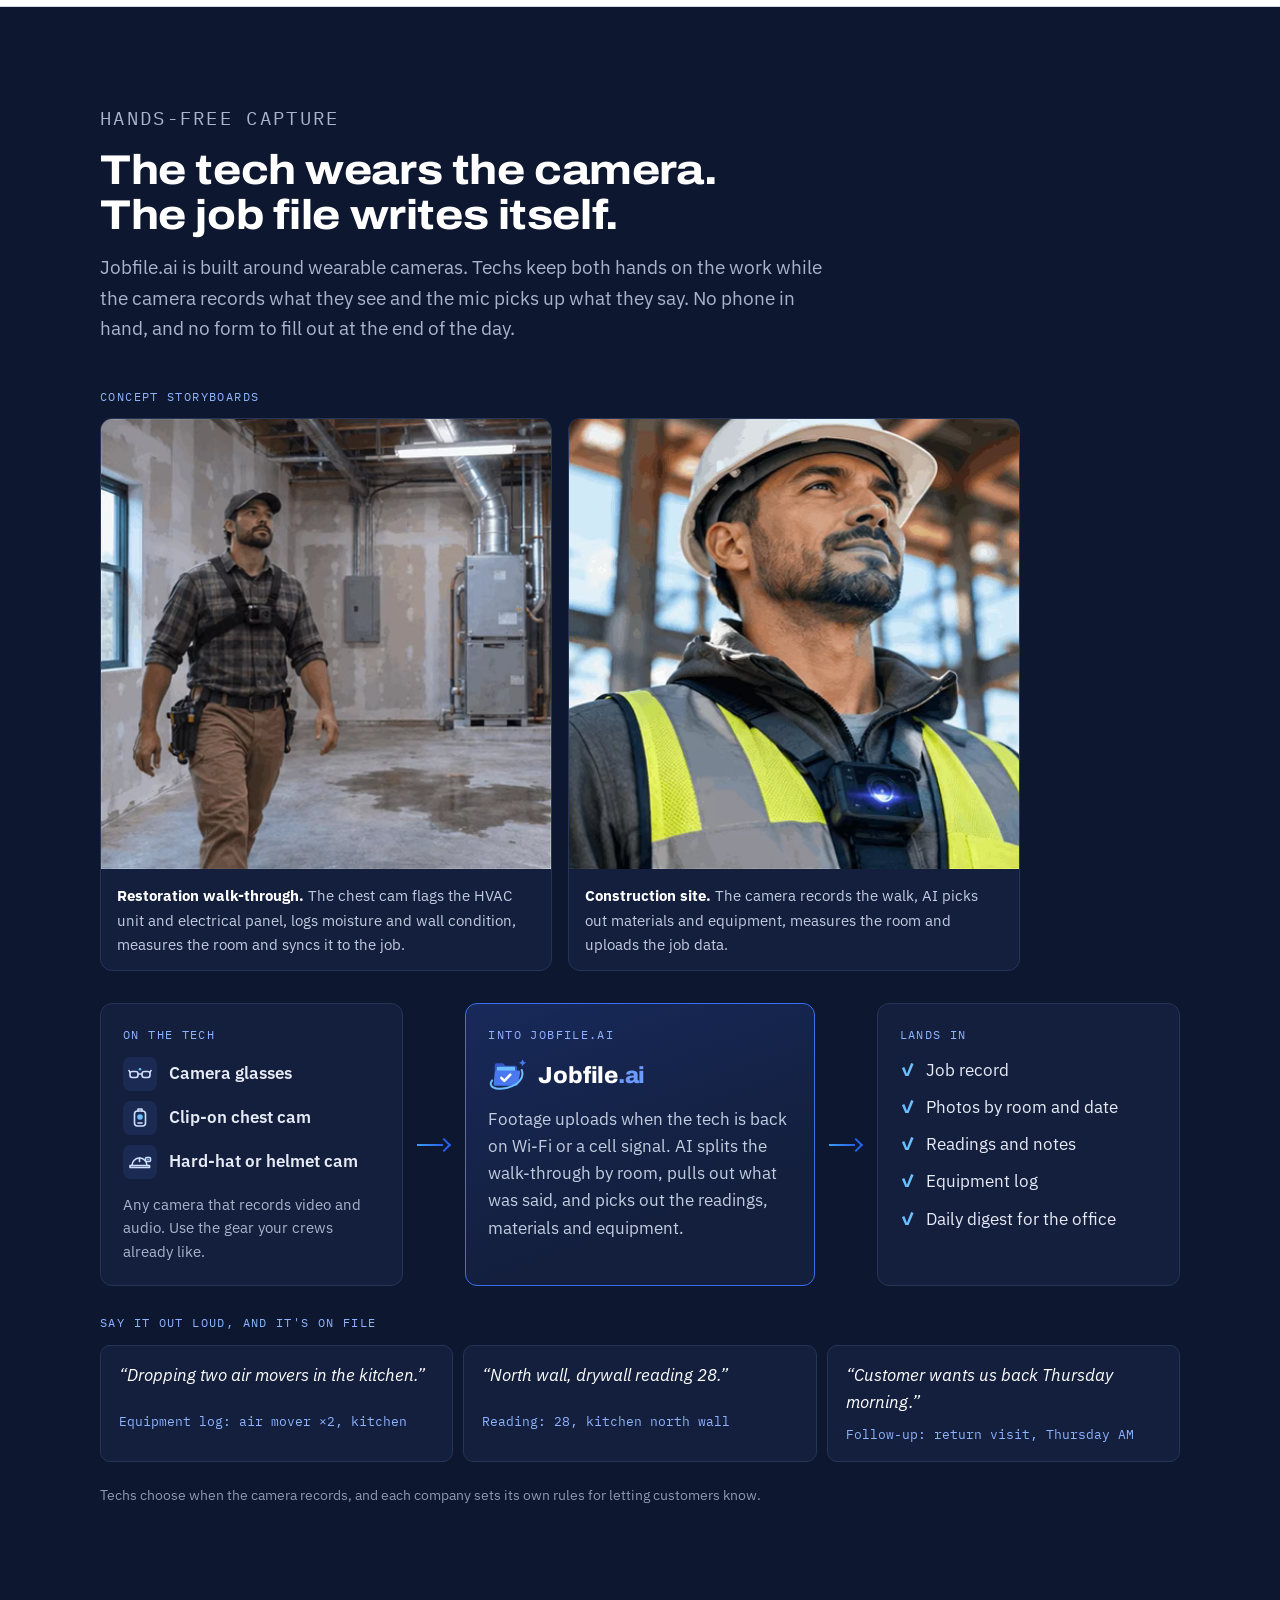
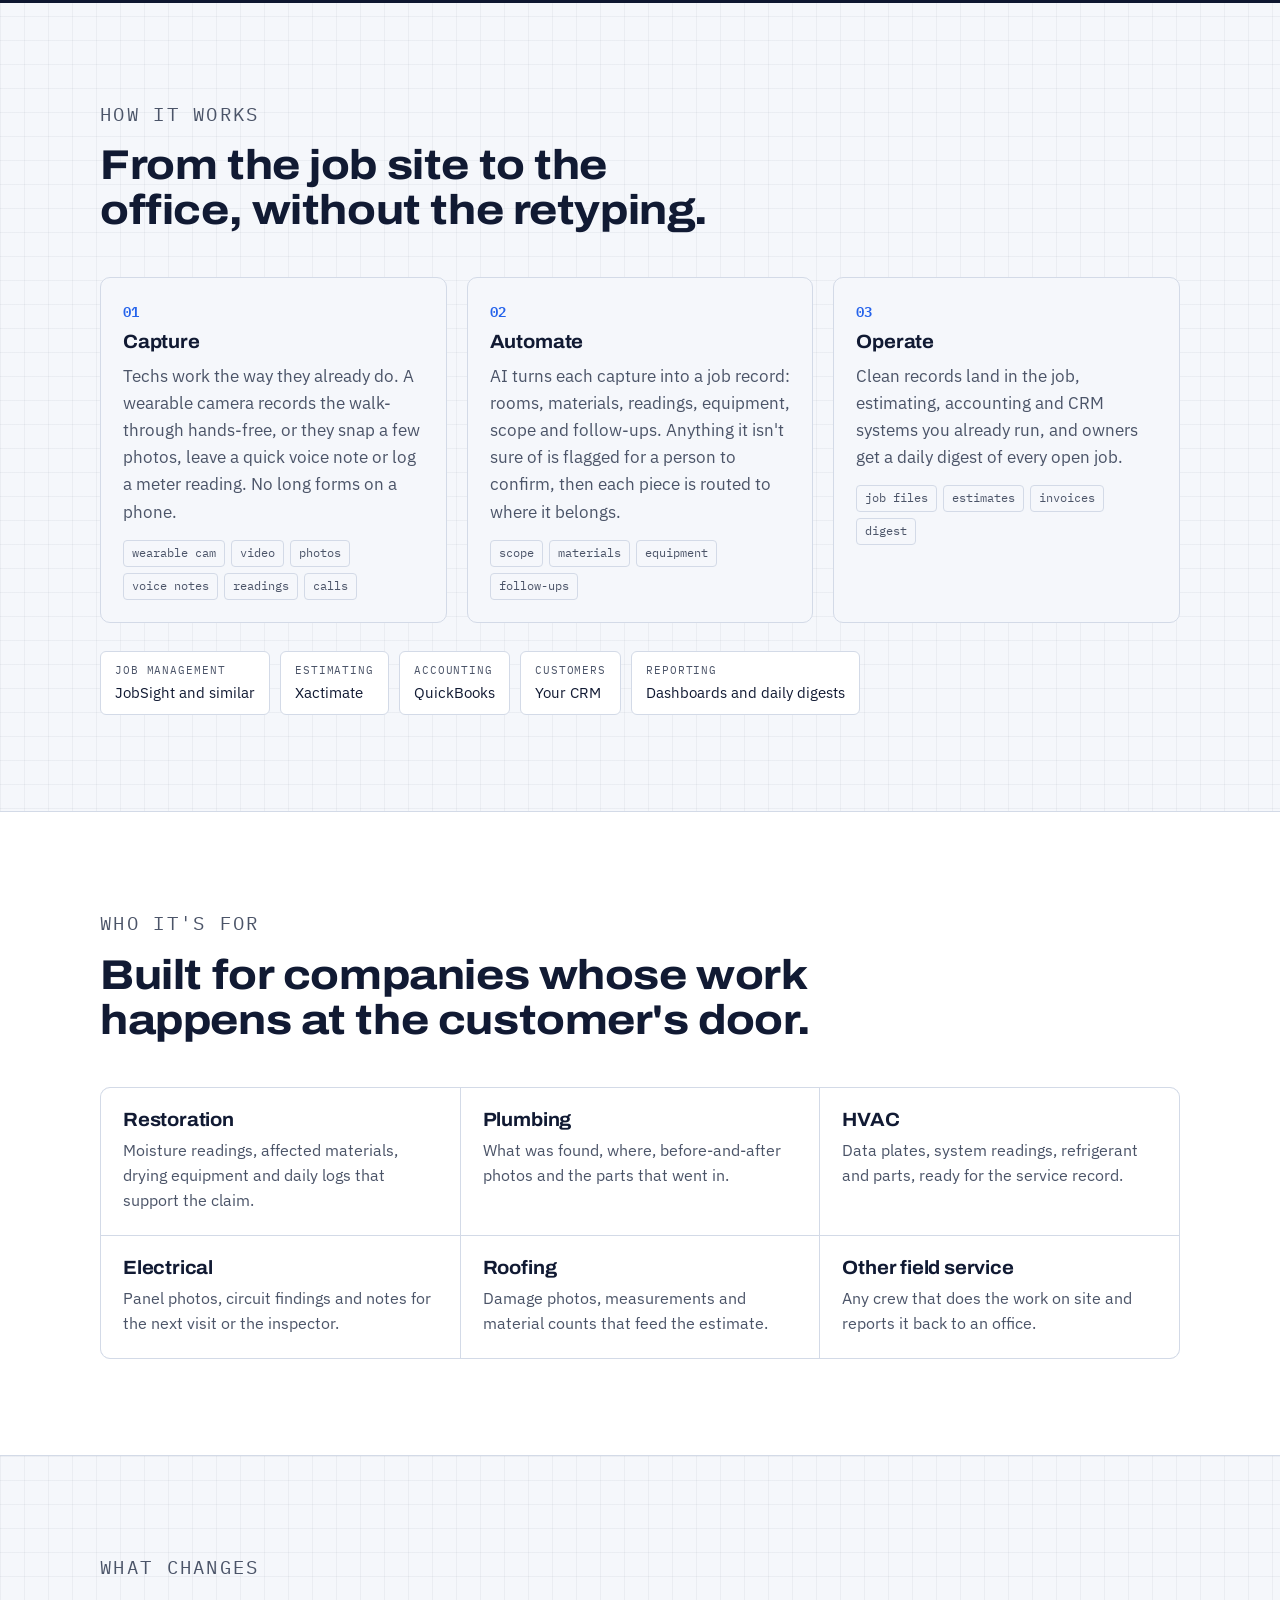
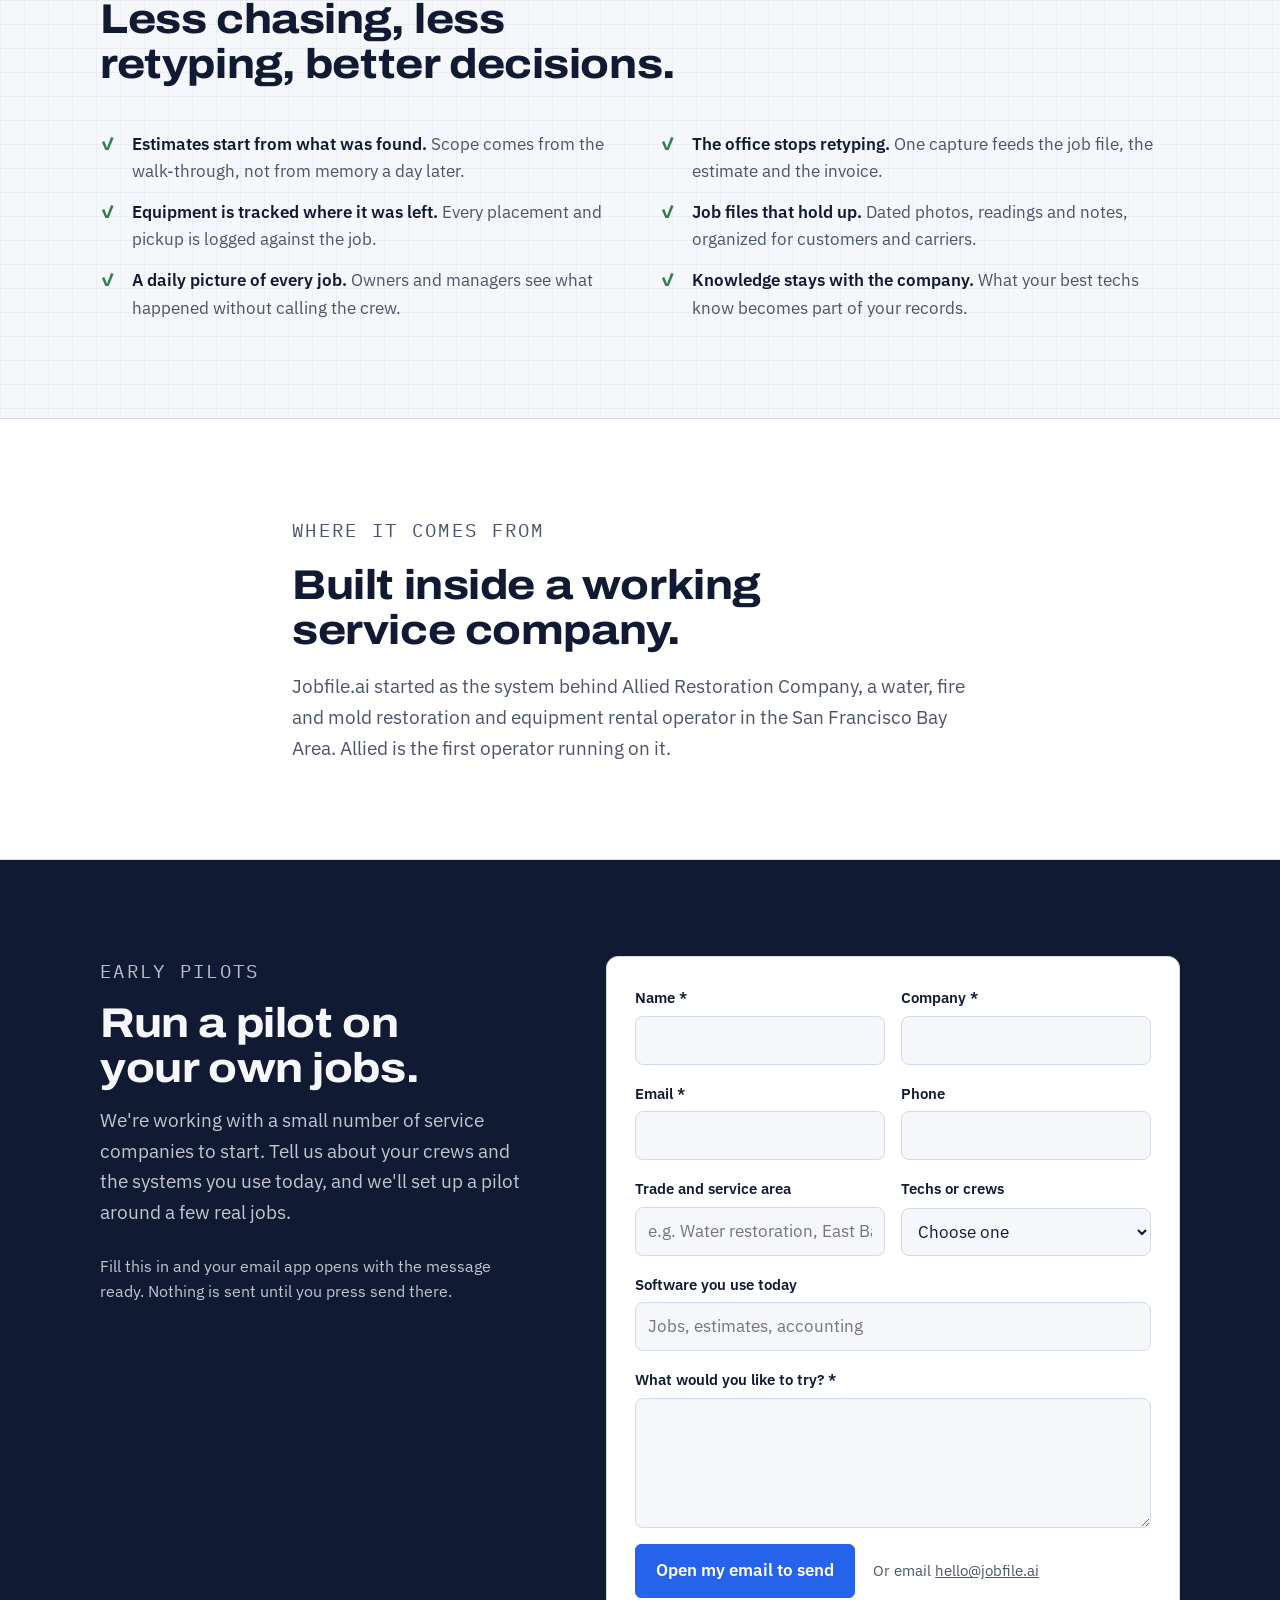
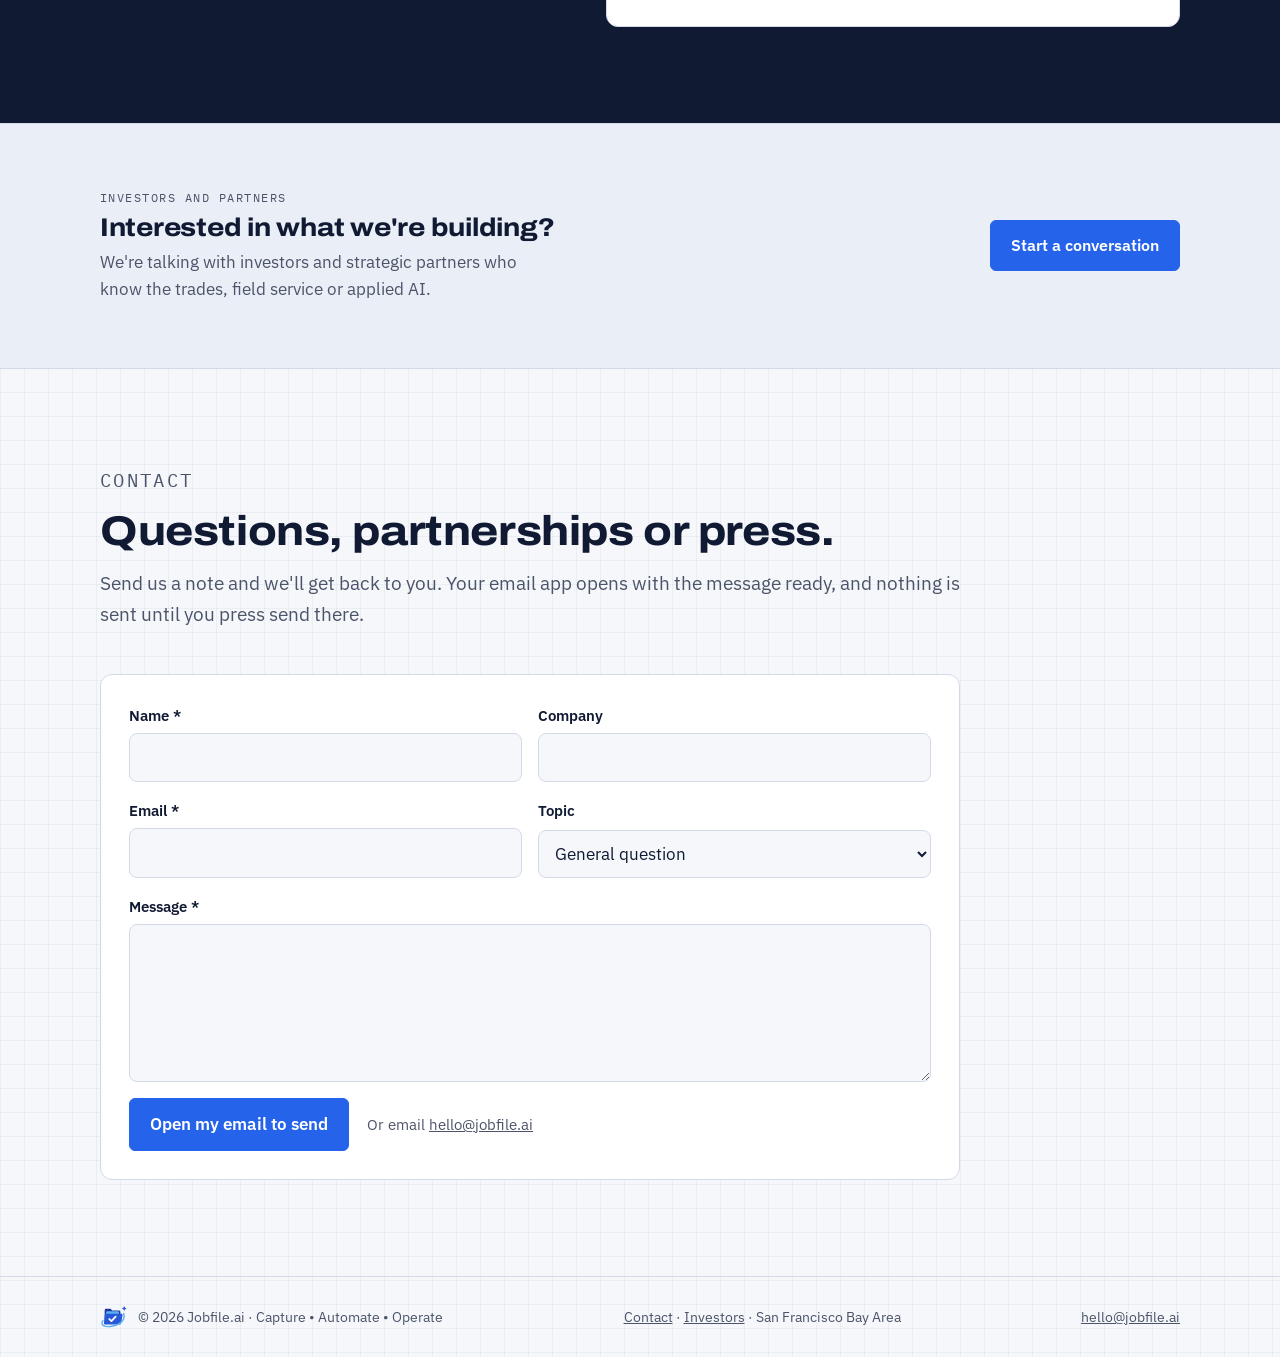
==== commit a67e6817: "Add contact forms to hello@jobfile.ai Pilot form, general contact section and the investor form now " ====
--- a/index.html
+++ b/index.html
@@ -245,17 +245,27 @@
         <p class="eyebrow" style="color: inherit; opacity: .75">Early pilots</p>
         <h2>Run a pilot on your own jobs.</h2>
         <p>We're working with a small number of service companies to start. Tell us about your crews and the systems you use today, and we'll set up a pilot around a few real jobs.</p>
-      </div>
-      <div class="pilot-box">
-        <p class="eyebrow">Send us</p>
-        <ul>
-          <li>Your trade and service area</li>
-          <li>How many techs or crews you run</li>
-          <li>The software you use for jobs, estimates and accounting</li>
-        </ul>
-        <span class="email">hello@jobfile.ai</span>
-        <div><a class="btn btn-primary" href="mailto:hello@jobfile.ai?subject=Pilot%20inquiry">Email us about a pilot</a></div>
-      </div>
+        <p class="pilot-note">Fill this in and your email app opens with the message ready. Nothing is sent until you press send there.</p>
+      </div>
+      <form class="inv-form jf-form pilot-form" id="pilot-form" data-to="hello@jobfile.ai" data-tag="Pilot" data-subject="Pilot inquiry" novalidate>
+        <div class="field"><label for="p-name">Name <span aria-hidden="true">*</span></label><input id="p-name" name="name" autocomplete="name" required></div>
+        <div class="field"><label for="p-company">Company <span aria-hidden="true">*</span></label><input id="p-company" name="company" autocomplete="organization" required></div>
+        <div class="field"><label for="p-email">Email <span aria-hidden="true">*</span></label><input id="p-email" name="email" type="email" autocomplete="email" required></div>
+        <div class="field"><label for="p-phone">Phone</label><input id="p-phone" name="phone" type="tel" autocomplete="tel"></div>
+        <div class="field"><label for="p-trade">Trade and service area</label><input id="p-trade" name="trade" placeholder="e.g. Water restoration, East Bay"></div>
+        <div class="field"><label for="p-crews">Techs or crews</label>
+          <select id="p-crews" name="crews">
+            <option value="">Choose one</option>
+            <option>1 to 5</option>
+            <option>6 to 15</option>
+            <option>16 to 50</option>
+            <option>More than 50</option>
+          </select></div>
+        <div class="field field-wide"><label for="p-software">Software you use today</label><input id="p-software" name="software" placeholder="Jobs, estimates, accounting"></div>
+        <div class="field field-wide"><label for="p-msg">What would you like to try? <span aria-hidden="true">*</span></label><textarea id="p-msg" name="message" rows="4" required></textarea></div>
+        <p class="form-error" role="alert" hidden>Please add your name, company, a valid email and a short message.</p>
+        <div class="field-wide form-actions"><button class="btn btn-primary" type="submit">Open my email to send</button><span class="form-alt">Or email <a href="mailto:hello@jobfile.ai?subject=%5BPilot%5D%20Pilot%20inquiry">hello@jobfile.ai</a></span></div>
+      </form>
     </div>
   </section>
 
@@ -269,15 +279,41 @@
       <a class="btn btn-primary" href="investors/#inquiry">Start a conversation</a>
     </div>
   </section>
+  <section id="contact">
+    <div class="wrap inv-form-wrap">
+      <div class="section-head">
+        <p class="eyebrow">Contact</p>
+        <h2>Questions, partnerships or press.</h2>
+        <p>Send us a note and we'll get back to you. Your email app opens with the message ready, and nothing is sent until you press send there.</p>
+      </div>
+      <form class="inv-form jf-form" id="contact-form" data-to="hello@jobfile.ai" data-tag="General" data-subject="Message" novalidate>
+        <div class="field"><label for="c-name">Name <span aria-hidden="true">*</span></label><input id="c-name" name="name" autocomplete="name" required></div>
+        <div class="field"><label for="c-company">Company</label><input id="c-company" name="company" autocomplete="organization"></div>
+        <div class="field"><label for="c-email">Email <span aria-hidden="true">*</span></label><input id="c-email" name="email" type="email" autocomplete="email" required></div>
+        <div class="field"><label for="c-topic">Topic</label>
+          <select id="c-topic" name="topic">
+            <option>General question</option>
+            <option>Partnership or integration</option>
+            <option>Press</option>
+            <option>Careers</option>
+            <option>Something else</option>
+          </select></div>
+        <div class="field field-wide"><label for="c-msg">Message <span aria-hidden="true">*</span></label><textarea id="c-msg" name="message" rows="5" required></textarea></div>
+        <p class="form-error" role="alert" hidden>Please add your name, a valid email and a short message.</p>
+        <div class="field-wide form-actions"><button class="btn btn-primary" type="submit">Open my email to send</button><span class="form-alt">Or email <a href="mailto:hello@jobfile.ai">hello@jobfile.ai</a></span></div>
+      </form>
+    </div>
+  </section>
 </main>
 
 <footer class="site-footer">
   <div class="wrap">
     <span class="foot-brand"><svg class="brand-mark foot-mark" viewBox="0 0 48 40" aria-hidden="true"><path class="lg-back" d="M8 8.5q0-2.5 2.5-2.5h7.5l3 3h11.5q2.5 0 2.5 2.5v19h-27z"/><rect class="lg-sheet" x="10.5" y="10" width="22" height="13" rx="1.6"/><path class="lg-front" d="M10.4 14.5h26.2q2.4 0 2 2.4l-2.4 13.7q-.4 2.4-2.8 2.4H8.9q-2.4 0-2.1-2.4l1.4-13.7q.3-2.4 2.2-2.4z"/><path class="lg-check" d="M16 23.5l3.6 3.6 7.2-7.6"/><path class="lg-swoosh" d="M5 26.5C-.5 33.5 8 38.5 22 35.5S44 24 40.5 14"/><path class="lg-spark" d="M41.5 1q.7 3.6 4.3 4.3-3.6.7-4.3 4.3-.7-3.6-4.3-4.3 3.6-.7 4.3-4.3z"/></svg><span>© 2026 Jobfile.ai · Capture • Automate • Operate</span></span>
-    <span><a href="investors/">Investors</a> · San Francisco Bay Area</span>
-    <span>hello@jobfile.ai</span>
+    <span><a href="#contact">Contact</a> · <a href="investors/">Investors</a> · San Francisco Bay Area</span>
+    <span><a href="mailto:hello@jobfile.ai">hello@jobfile.ai</a></span>
   </div>
 </footer>
+<script src="contact.js" defer></script>
 <script>
   if (window.matchMedia && matchMedia("(prefers-reduced-motion: reduce)").matches) {
     document.querySelectorAll("video[autoplay]").forEach(function (v) { v.removeAttribute("autoplay"); v.pause(); v.controls = true; });
--- a/styles.css
+++ b/styles.css
@@ -230,7 +230,7 @@
 
 .pilot { background: var(--ink); color: var(--paper); }
 .pilot .wrap { display: grid; gap: 28px; }
-@media (min-width: 900px) { .pilot .wrap { grid-template-columns: 1.2fr 1fr; align-items: end; } }
+@media (min-width: 900px) { .pilot .wrap { grid-template-columns: 1fr 1.2fr; align-items: start; } }
 .pilot h2 { color: var(--paper); }
 .pilot p { color: color-mix(in srgb, var(--paper) 78%, var(--ink)); font-size: var(--step-1); max-width: 40ch; }
 .pilot-box { display: grid; gap: 14px; padding: 22px; border: 1px solid color-mix(in srgb, var(--paper) 25%, var(--ink)); border-radius: 10px; min-width: 0; }
@@ -313,5 +313,11 @@
 .form-actions .btn { cursor: pointer; font: inherit; font-weight: 600; }
 .form-alt { font-size: 0.92rem; color: var(--ink-2); }
 .form-error { grid-column: 1 / -1; margin: 0; color: #c0392b; font-weight: 600; }
+/* Pilot form sits as a light card on the dark pilot band. */
+.pilot .pilot-note { font-size: 1rem; margin-top: 12px; }
+.pilot .inv-form { color: var(--ink); }
+.pilot .inv-form .form-error { color: #c0392b; font-size: 1rem; max-width: none; }
+@media (min-width: 640px) and (max-width: 1099px) { .pilot .inv-form { grid-template-columns: 1fr 1fr; } }
+#contact { border-top: 1px solid var(--rule); }
 .legal { margin-top: 18px; font-size: 0.85rem; color: var(--ink-2); }
 
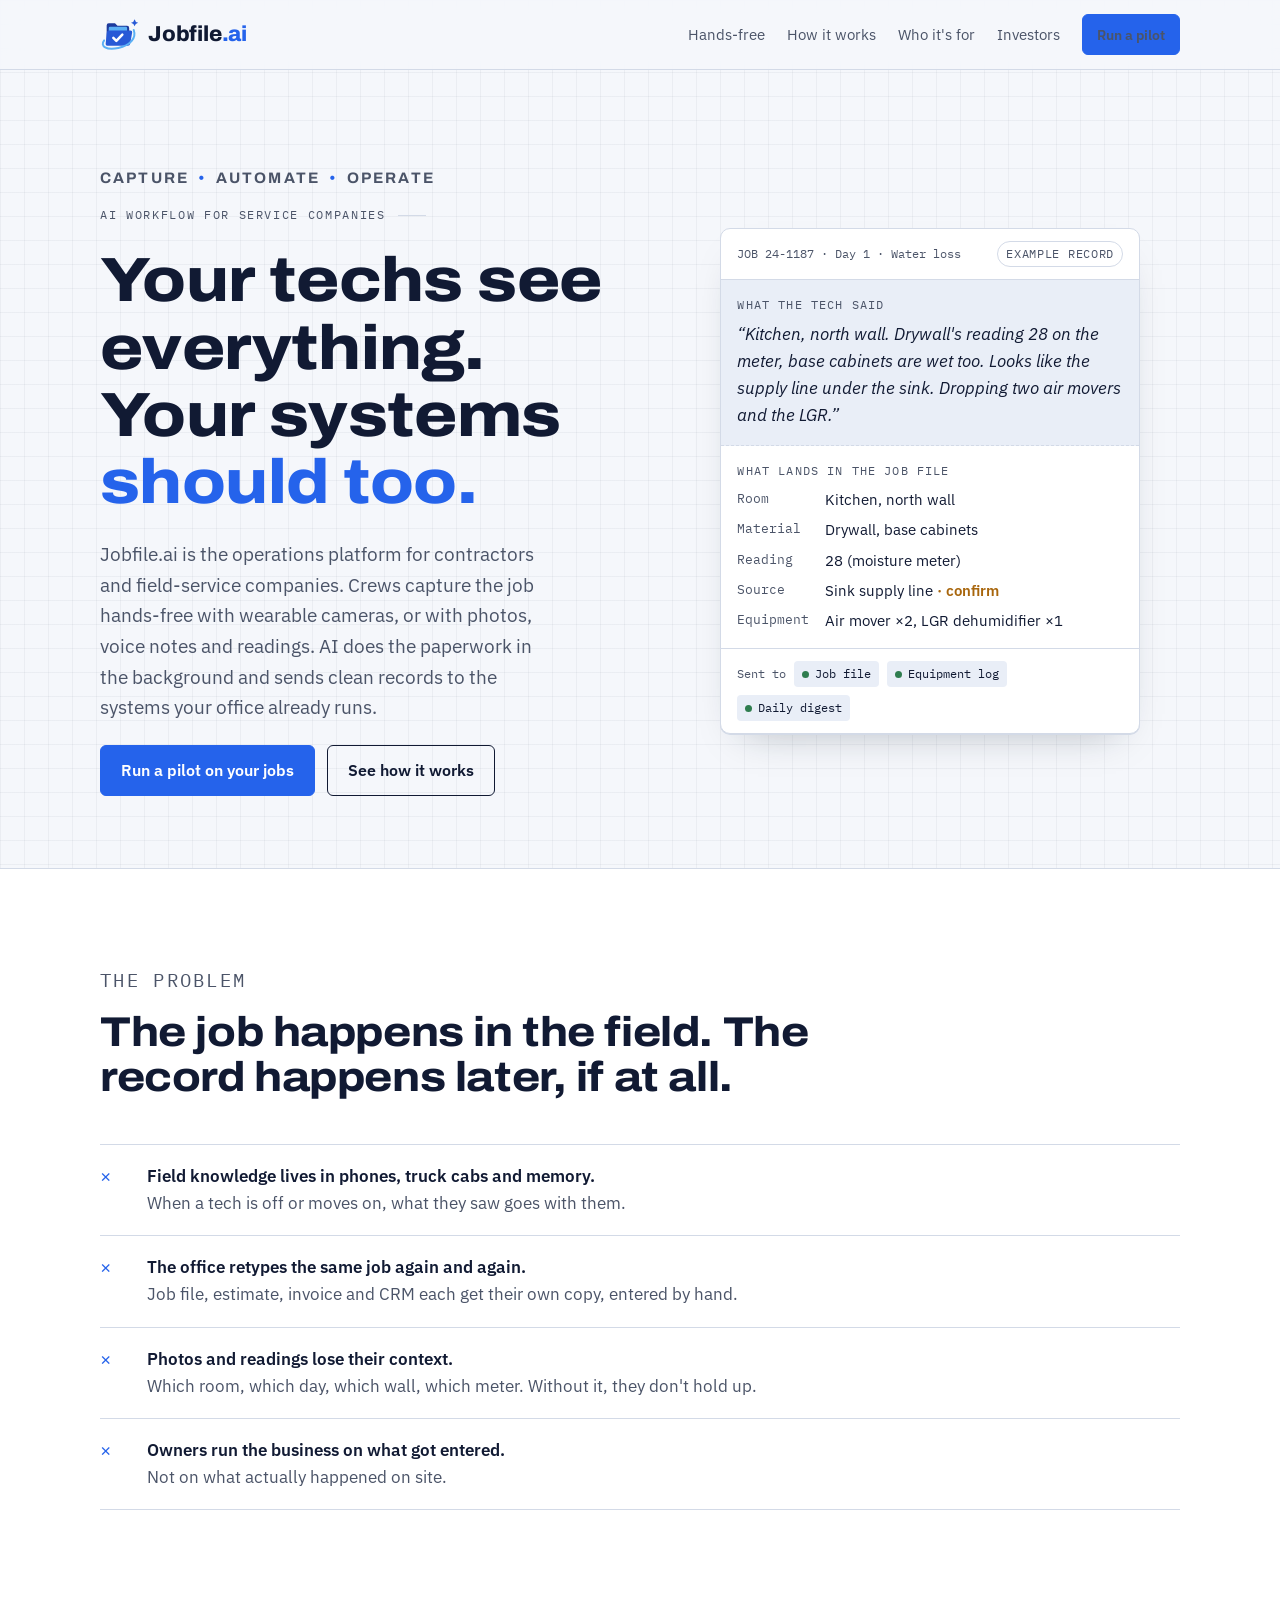
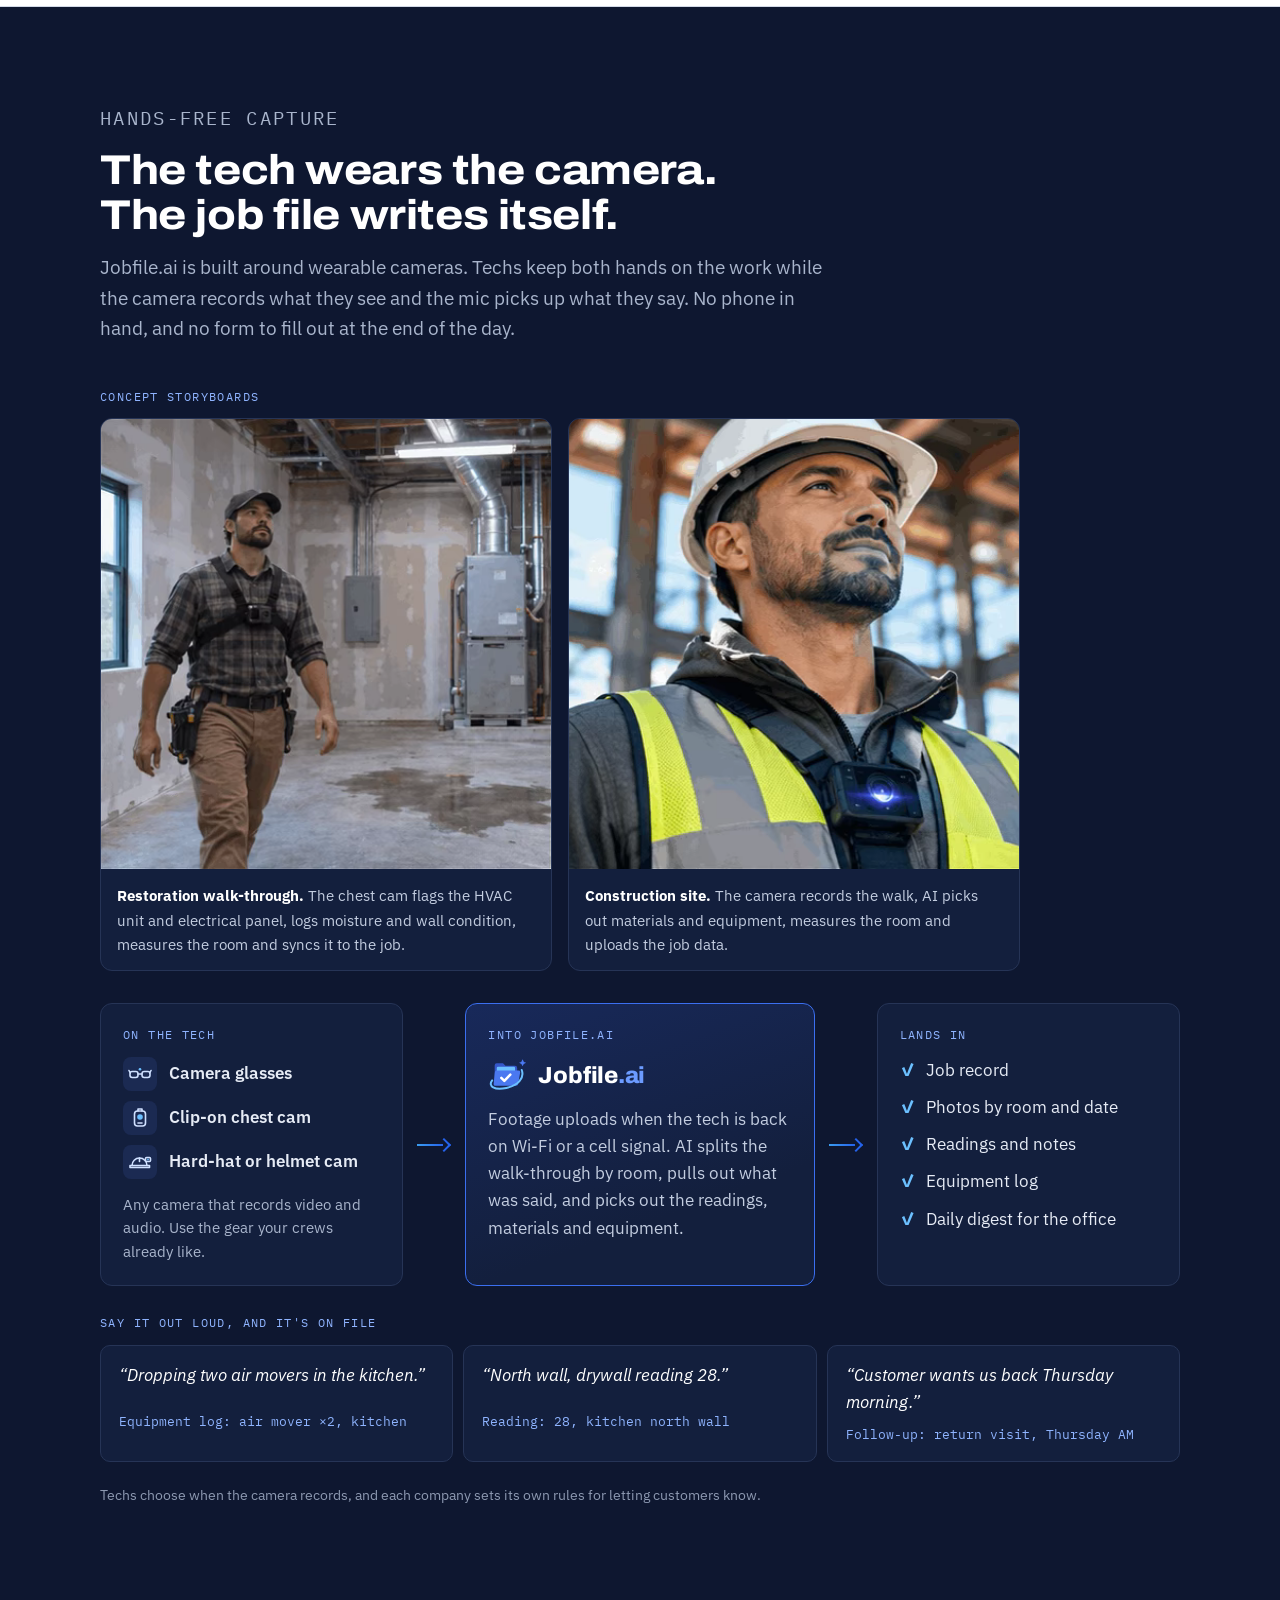
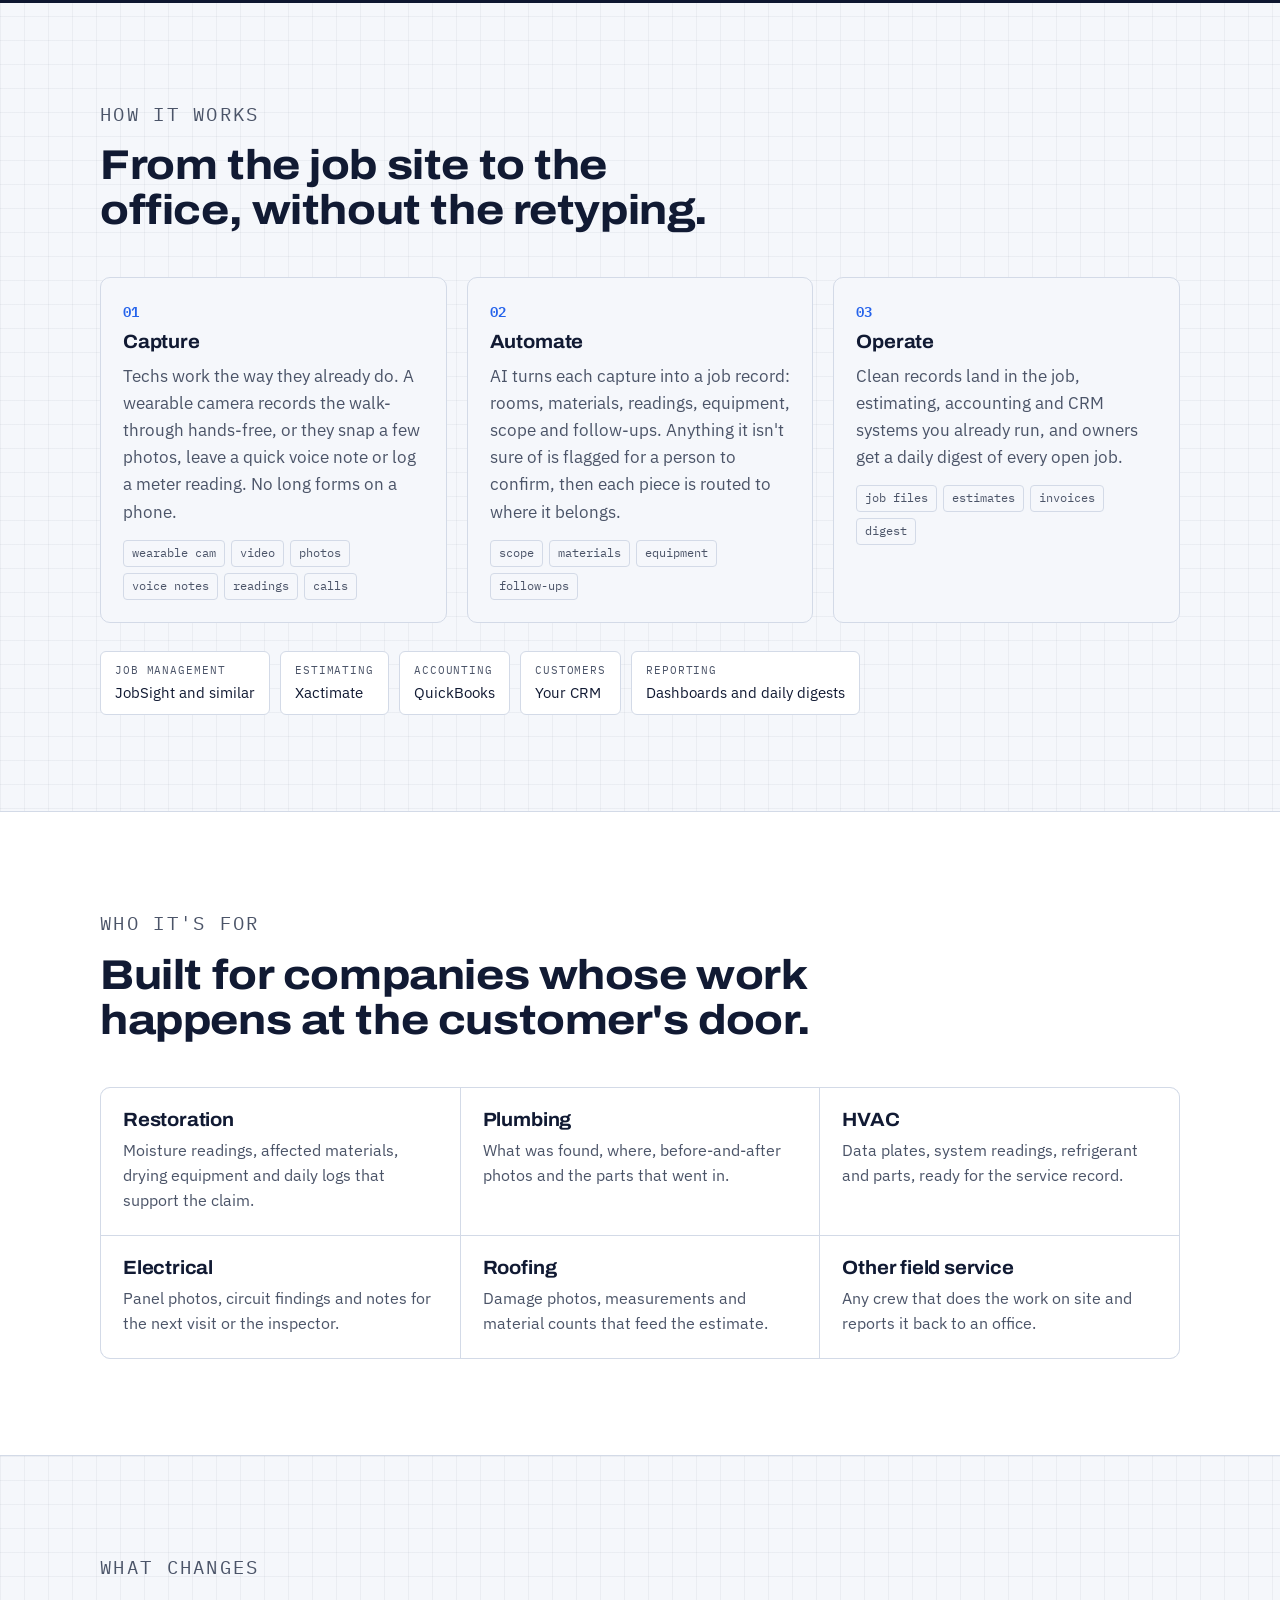
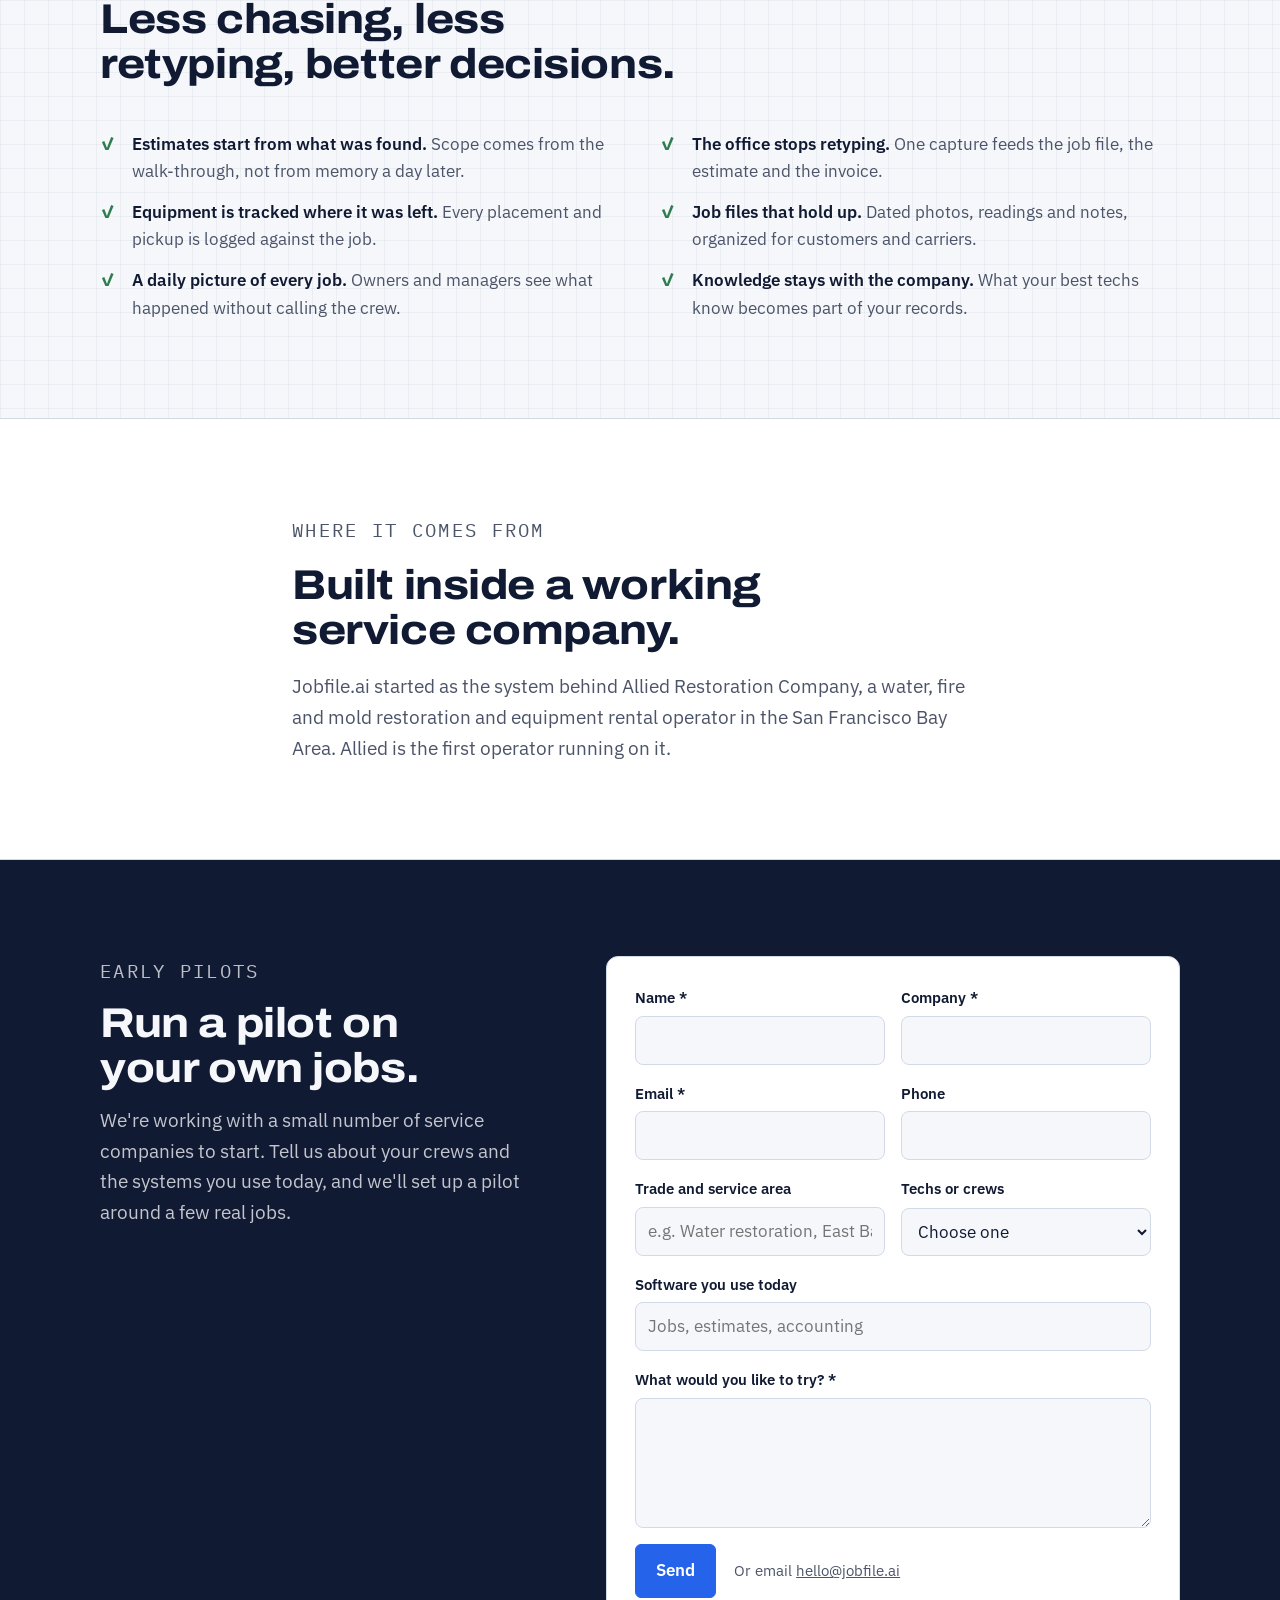
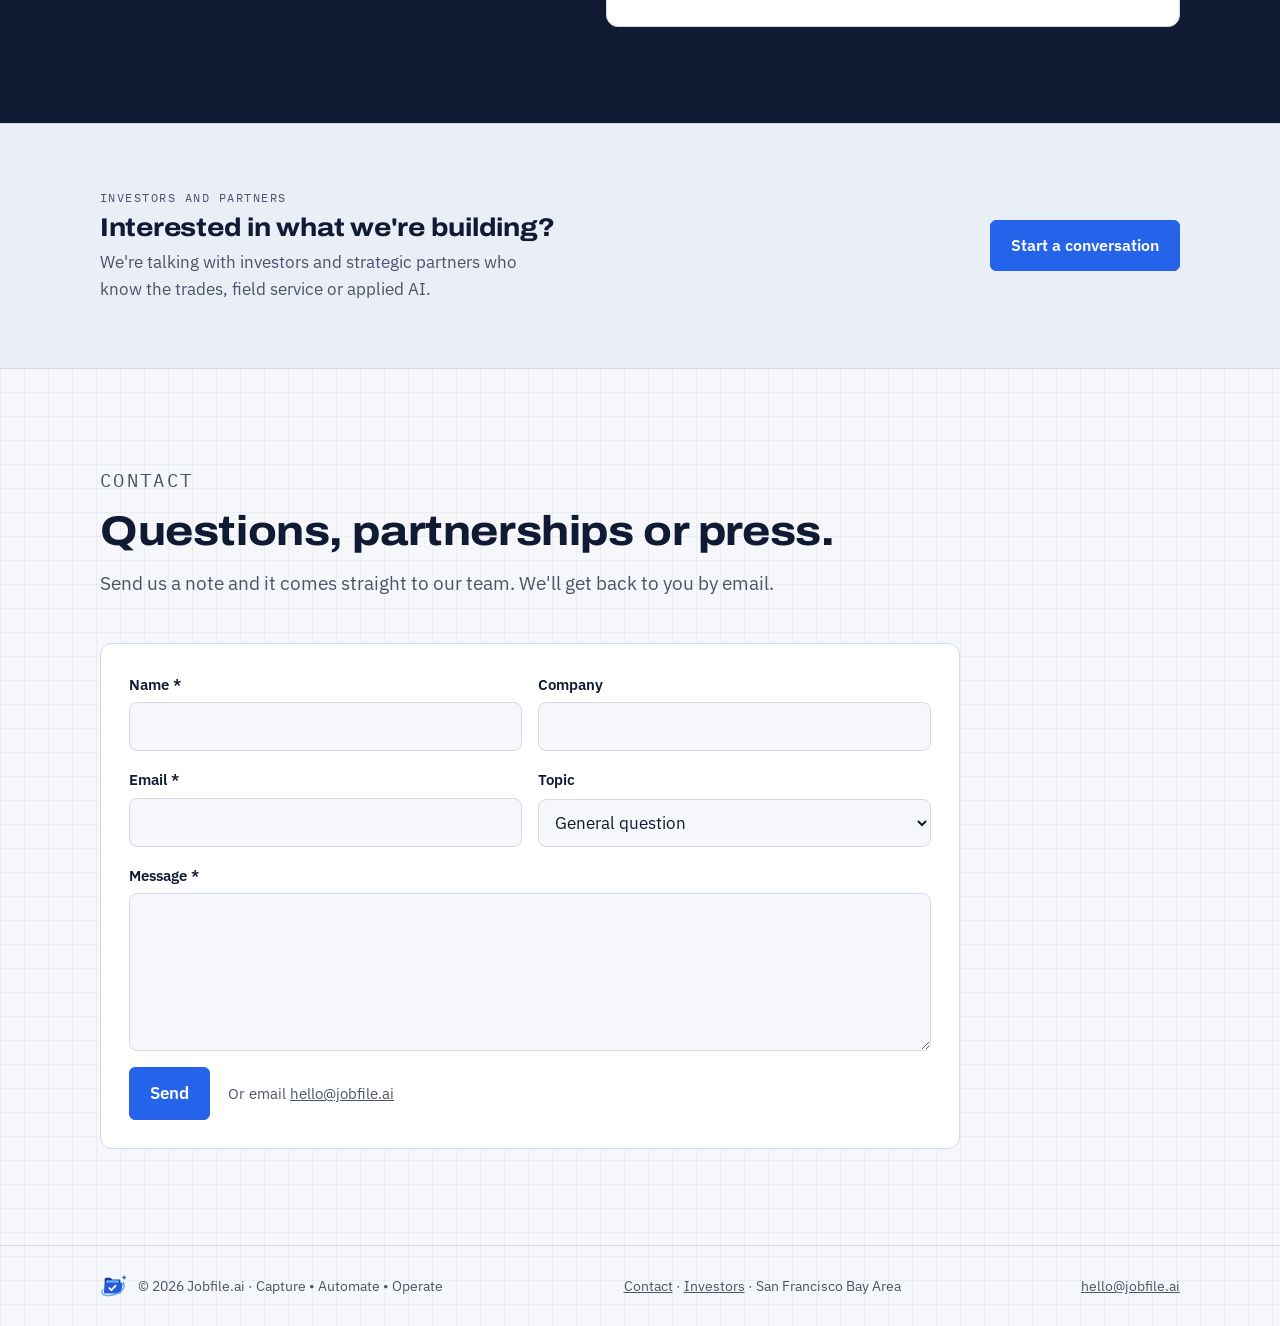
==== commit 41fab71b: "Send contact forms from the page via FormSubmit Pilot, general contact and investor forms now post t" ====
--- a/index.html
+++ b/index.html
@@ -245,26 +245,29 @@
         <p class="eyebrow" style="color: inherit; opacity: .75">Early pilots</p>
         <h2>Run a pilot on your own jobs.</h2>
         <p>We're working with a small number of service companies to start. Tell us about your crews and the systems you use today, and we'll set up a pilot around a few real jobs.</p>
-        <p class="pilot-note">Fill this in and your email app opens with the message ready. Nothing is sent until you press send there.</p>
-      </div>
-      <form class="inv-form jf-form pilot-form" id="pilot-form" data-to="hello@jobfile.ai" data-tag="Pilot" data-subject="Pilot inquiry" novalidate>
-        <div class="field"><label for="p-name">Name <span aria-hidden="true">*</span></label><input id="p-name" name="name" autocomplete="name" required></div>
-        <div class="field"><label for="p-company">Company <span aria-hidden="true">*</span></label><input id="p-company" name="company" autocomplete="organization" required></div>
+      </div>
+      <form class="inv-form jf-form pilot-form" id="pilot-form" action="https://formsubmit.co/hello@jobfile.ai" method="POST" data-to="hello@jobfile.ai" data-tag="Pilot" data-subject="Pilot inquiry">
+        <input type="hidden" name="_subject" value="[Pilot] Pilot inquiry from jobfile.ai">
+        <input type="hidden" name="_template" value="table">
+        <input type="hidden" name="_next" value="https://jobfile.ai/thanks/">
+        <input type="text" name="_honey" class="hp" tabindex="-1" autocomplete="off" aria-hidden="true">
+        <div class="field"><label for="p-name">Name <span aria-hidden="true">*</span></label><input id="p-name" name="Name" autocomplete="name" required></div>
+        <div class="field"><label for="p-company">Company <span aria-hidden="true">*</span></label><input id="p-company" name="Company" autocomplete="organization" required></div>
         <div class="field"><label for="p-email">Email <span aria-hidden="true">*</span></label><input id="p-email" name="email" type="email" autocomplete="email" required></div>
-        <div class="field"><label for="p-phone">Phone</label><input id="p-phone" name="phone" type="tel" autocomplete="tel"></div>
-        <div class="field"><label for="p-trade">Trade and service area</label><input id="p-trade" name="trade" placeholder="e.g. Water restoration, East Bay"></div>
+        <div class="field"><label for="p-phone">Phone</label><input id="p-phone" name="Phone" type="tel" autocomplete="tel"></div>
+        <div class="field"><label for="p-trade">Trade and service area</label><input id="p-trade" name="Trade and service area" placeholder="e.g. Water restoration, East Bay"></div>
         <div class="field"><label for="p-crews">Techs or crews</label>
-          <select id="p-crews" name="crews">
+          <select id="p-crews" name="Techs or crews">
             <option value="">Choose one</option>
             <option>1 to 5</option>
             <option>6 to 15</option>
             <option>16 to 50</option>
             <option>More than 50</option>
           </select></div>
-        <div class="field field-wide"><label for="p-software">Software you use today</label><input id="p-software" name="software" placeholder="Jobs, estimates, accounting"></div>
-        <div class="field field-wide"><label for="p-msg">What would you like to try? <span aria-hidden="true">*</span></label><textarea id="p-msg" name="message" rows="4" required></textarea></div>
+        <div class="field field-wide"><label for="p-software">Software you use today</label><input id="p-software" name="Software used" placeholder="Jobs, estimates, accounting"></div>
+        <div class="field field-wide"><label for="p-msg">What would you like to try? <span aria-hidden="true">*</span></label><textarea id="p-msg" name="Message" rows="4" required></textarea></div>
         <p class="form-error" role="alert" hidden>Please add your name, company, a valid email and a short message.</p>
-        <div class="field-wide form-actions"><button class="btn btn-primary" type="submit">Open my email to send</button><span class="form-alt">Or email <a href="mailto:hello@jobfile.ai?subject=%5BPilot%5D%20Pilot%20inquiry">hello@jobfile.ai</a></span></div>
+        <div class="field-wide form-actions"><button class="btn btn-primary" type="submit">Send</button><span class="form-alt">Or email <a href="mailto:hello@jobfile.ai?subject=%5BPilot%5D%20Pilot%20inquiry">hello@jobfile.ai</a></span></div>
       </form>
     </div>
   </section>
@@ -284,23 +287,27 @@
       <div class="section-head">
         <p class="eyebrow">Contact</p>
         <h2>Questions, partnerships or press.</h2>
-        <p>Send us a note and we'll get back to you. Your email app opens with the message ready, and nothing is sent until you press send there.</p>
-      </div>
-      <form class="inv-form jf-form" id="contact-form" data-to="hello@jobfile.ai" data-tag="General" data-subject="Message" novalidate>
-        <div class="field"><label for="c-name">Name <span aria-hidden="true">*</span></label><input id="c-name" name="name" autocomplete="name" required></div>
-        <div class="field"><label for="c-company">Company</label><input id="c-company" name="company" autocomplete="organization"></div>
+        <p>Send us a note and it comes straight to our team. We'll get back to you by email.</p>
+      </div>
+      <form class="inv-form jf-form" id="contact-form" action="https://formsubmit.co/hello@jobfile.ai" method="POST" data-to="hello@jobfile.ai" data-tag="General" data-subject="Message">
+        <input type="hidden" name="_subject" value="[General] Message from jobfile.ai">
+        <input type="hidden" name="_template" value="table">
+        <input type="hidden" name="_next" value="https://jobfile.ai/thanks/">
+        <input type="text" name="_honey" class="hp" tabindex="-1" autocomplete="off" aria-hidden="true">
+        <div class="field"><label for="c-name">Name <span aria-hidden="true">*</span></label><input id="c-name" name="Name" autocomplete="name" required></div>
+        <div class="field"><label for="c-company">Company</label><input id="c-company" name="Company" autocomplete="organization"></div>
         <div class="field"><label for="c-email">Email <span aria-hidden="true">*</span></label><input id="c-email" name="email" type="email" autocomplete="email" required></div>
         <div class="field"><label for="c-topic">Topic</label>
-          <select id="c-topic" name="topic">
+          <select id="c-topic" name="Topic">
             <option>General question</option>
             <option>Partnership or integration</option>
             <option>Press</option>
             <option>Careers</option>
             <option>Something else</option>
           </select></div>
-        <div class="field field-wide"><label for="c-msg">Message <span aria-hidden="true">*</span></label><textarea id="c-msg" name="message" rows="5" required></textarea></div>
+        <div class="field field-wide"><label for="c-msg">Message <span aria-hidden="true">*</span></label><textarea id="c-msg" name="Message" rows="5" required></textarea></div>
         <p class="form-error" role="alert" hidden>Please add your name, a valid email and a short message.</p>
-        <div class="field-wide form-actions"><button class="btn btn-primary" type="submit">Open my email to send</button><span class="form-alt">Or email <a href="mailto:hello@jobfile.ai">hello@jobfile.ai</a></span></div>
+        <div class="field-wide form-actions"><button class="btn btn-primary" type="submit">Send</button><span class="form-alt">Or email <a href="mailto:hello@jobfile.ai">hello@jobfile.ai</a></span></div>
       </form>
     </div>
   </section>
--- a/styles.css
+++ b/styles.css
@@ -319,5 +319,13 @@
 .pilot .inv-form .form-error { color: #c0392b; font-size: 1rem; max-width: none; }
 @media (min-width: 640px) and (max-width: 1099px) { .pilot .inv-form { grid-template-columns: 1fr 1fr; } }
 #contact { border-top: 1px solid var(--rule); }
+/* Spam trap field: off screen for people, still in the form for bots. */
+.hp { position: absolute; left: -9999px; width: 1px; height: 1px; opacity: 0; }
+.inv-form { position: relative; }
+.form-actions .btn:disabled { opacity: .7; cursor: progress; }
+.thanks { min-height: 60vh; display: grid; align-content: center; }
+.thanks h1 { font-size: var(--step-3, 2.4rem); margin: 8px 0 12px; }
+.thanks p:not(.eyebrow) { color: var(--ink-2); max-width: 46ch; font-size: var(--step-1); }
+.thanks .btn { margin-top: 20px; justify-self: start; }
 .legal { margin-top: 18px; font-size: 0.85rem; color: var(--ink-2); }
 
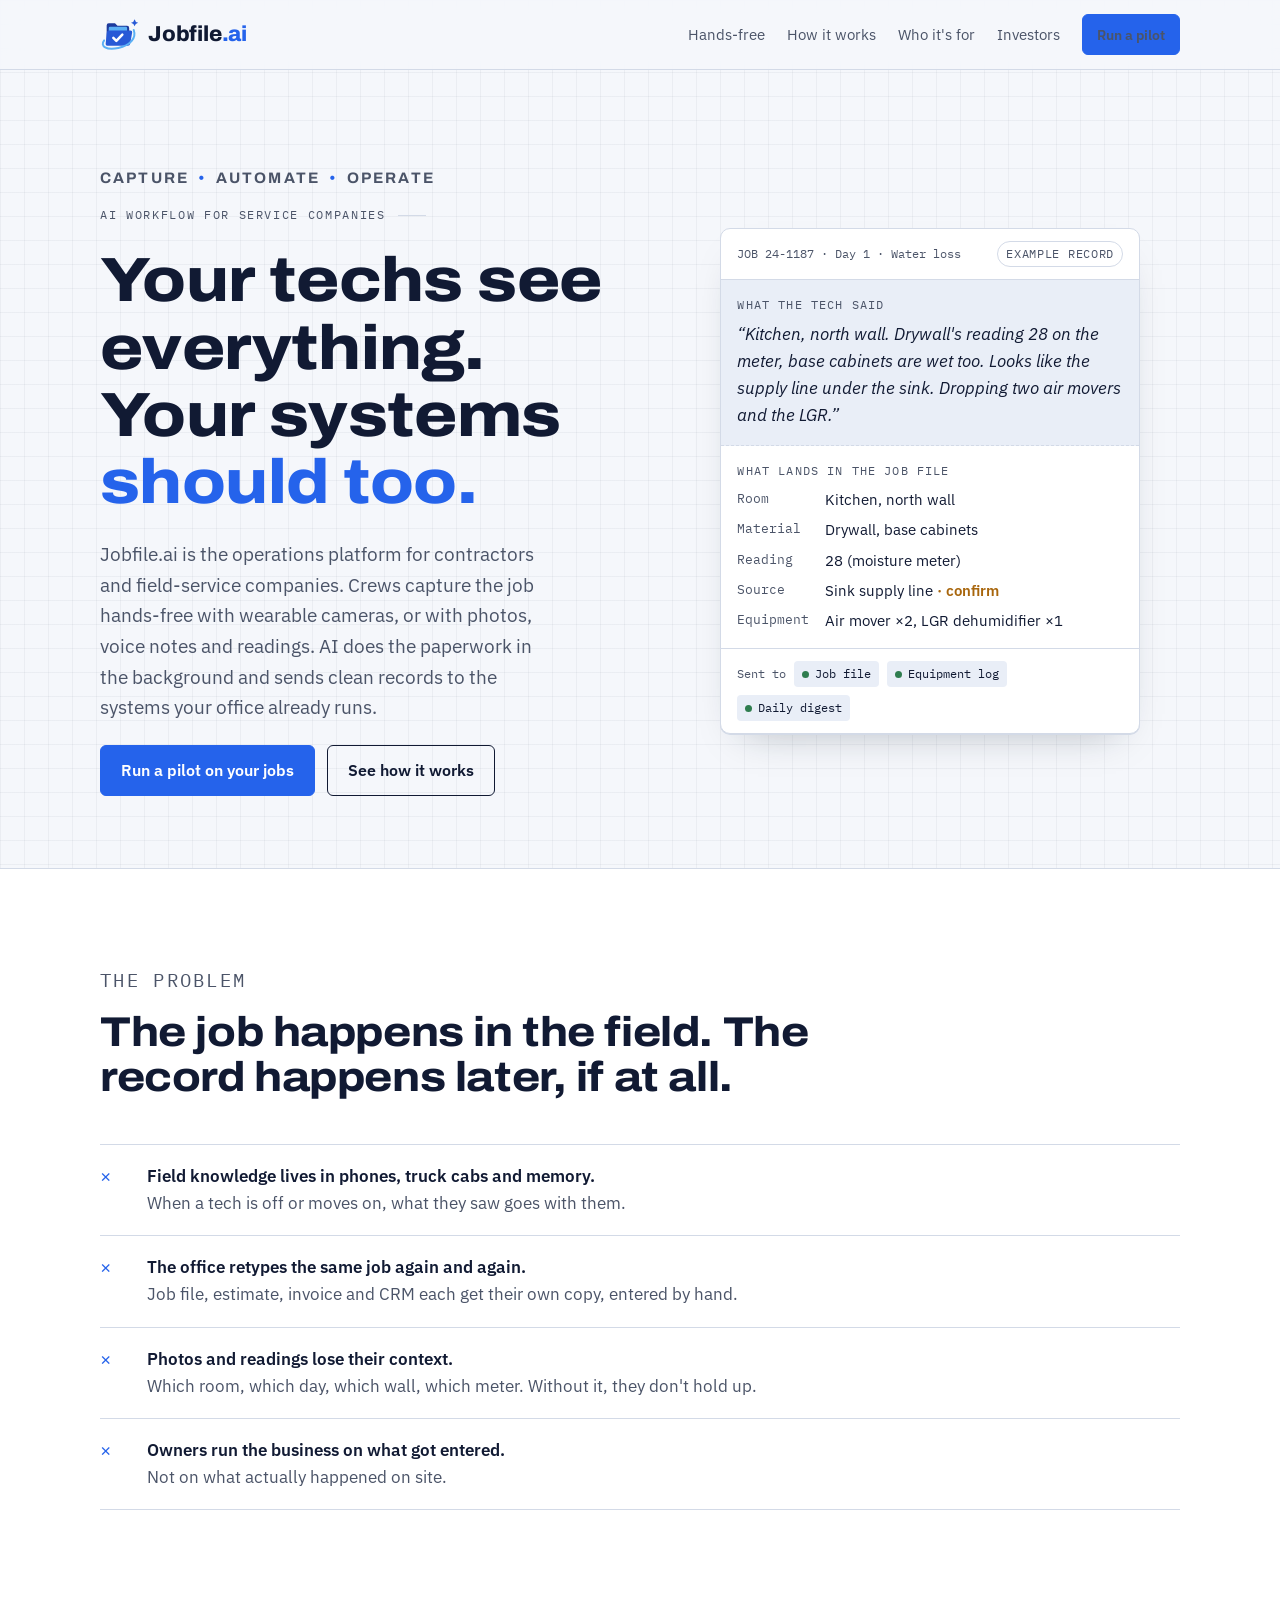
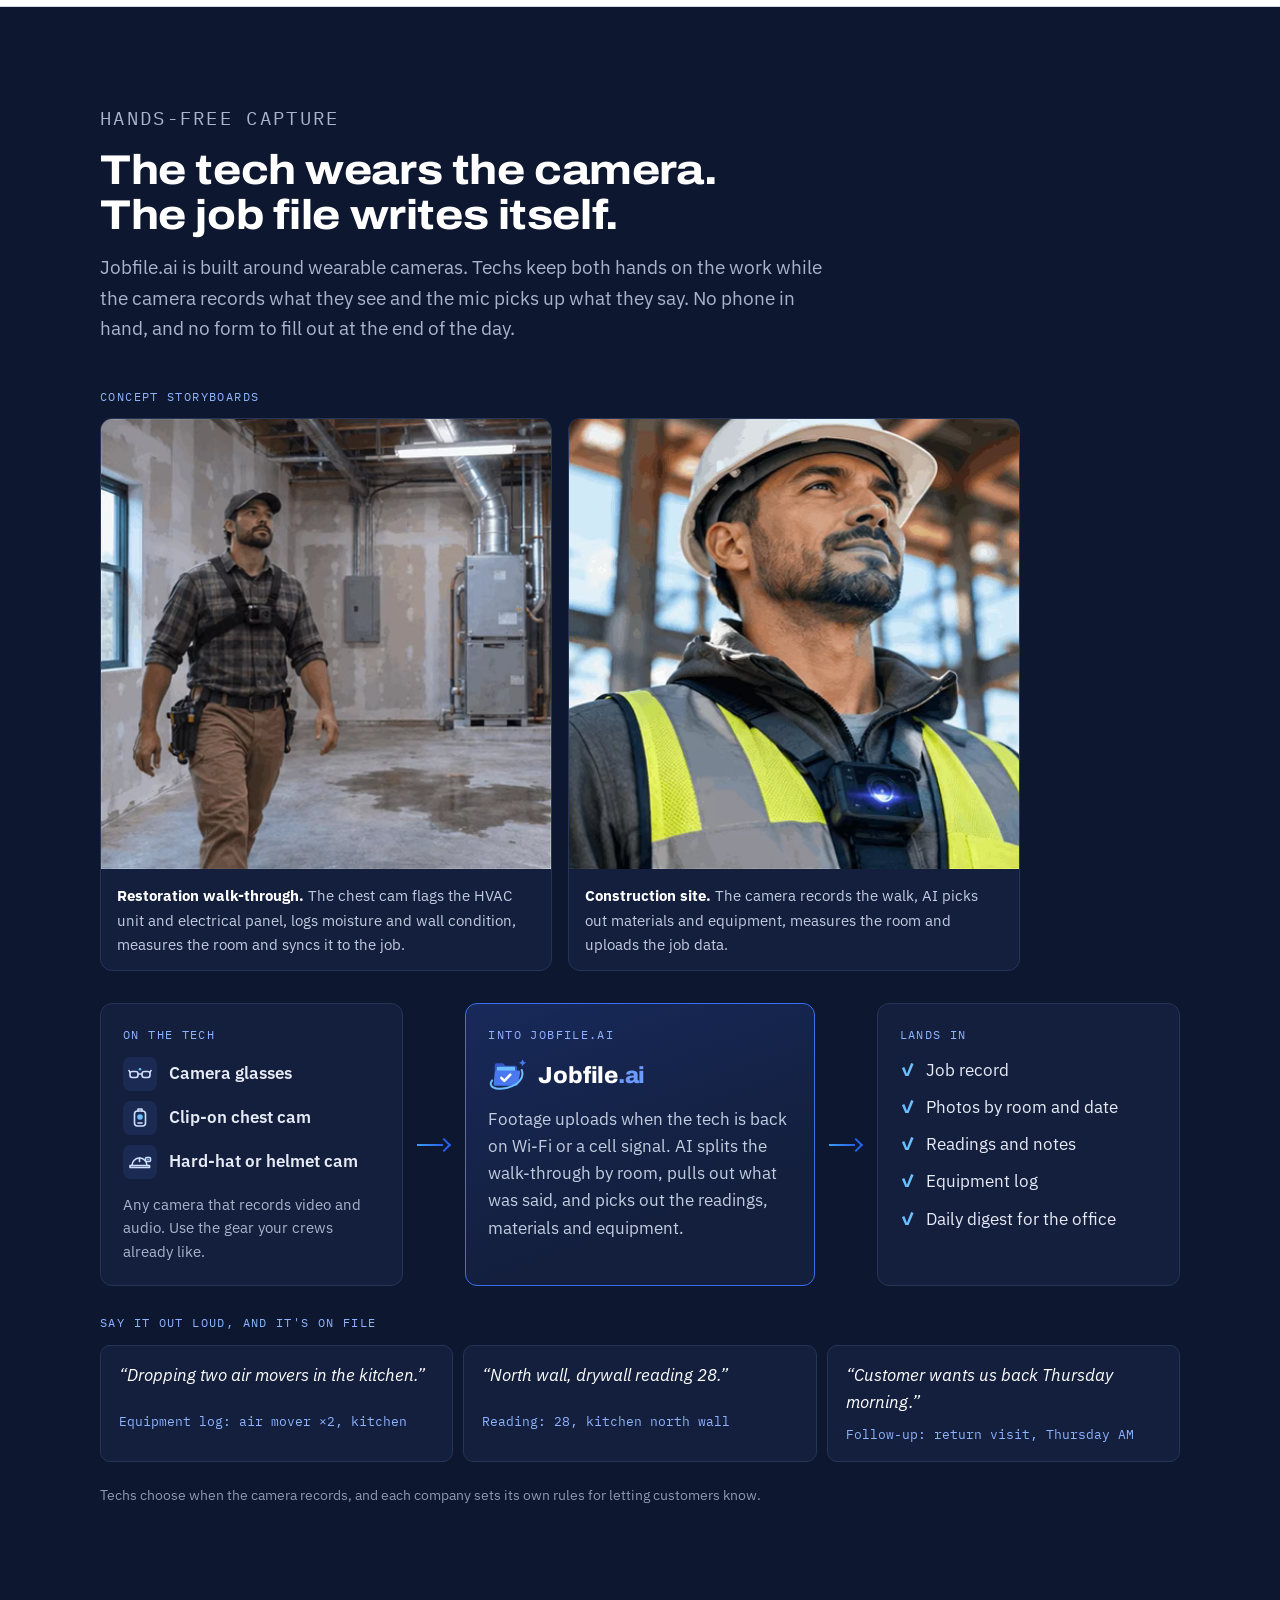
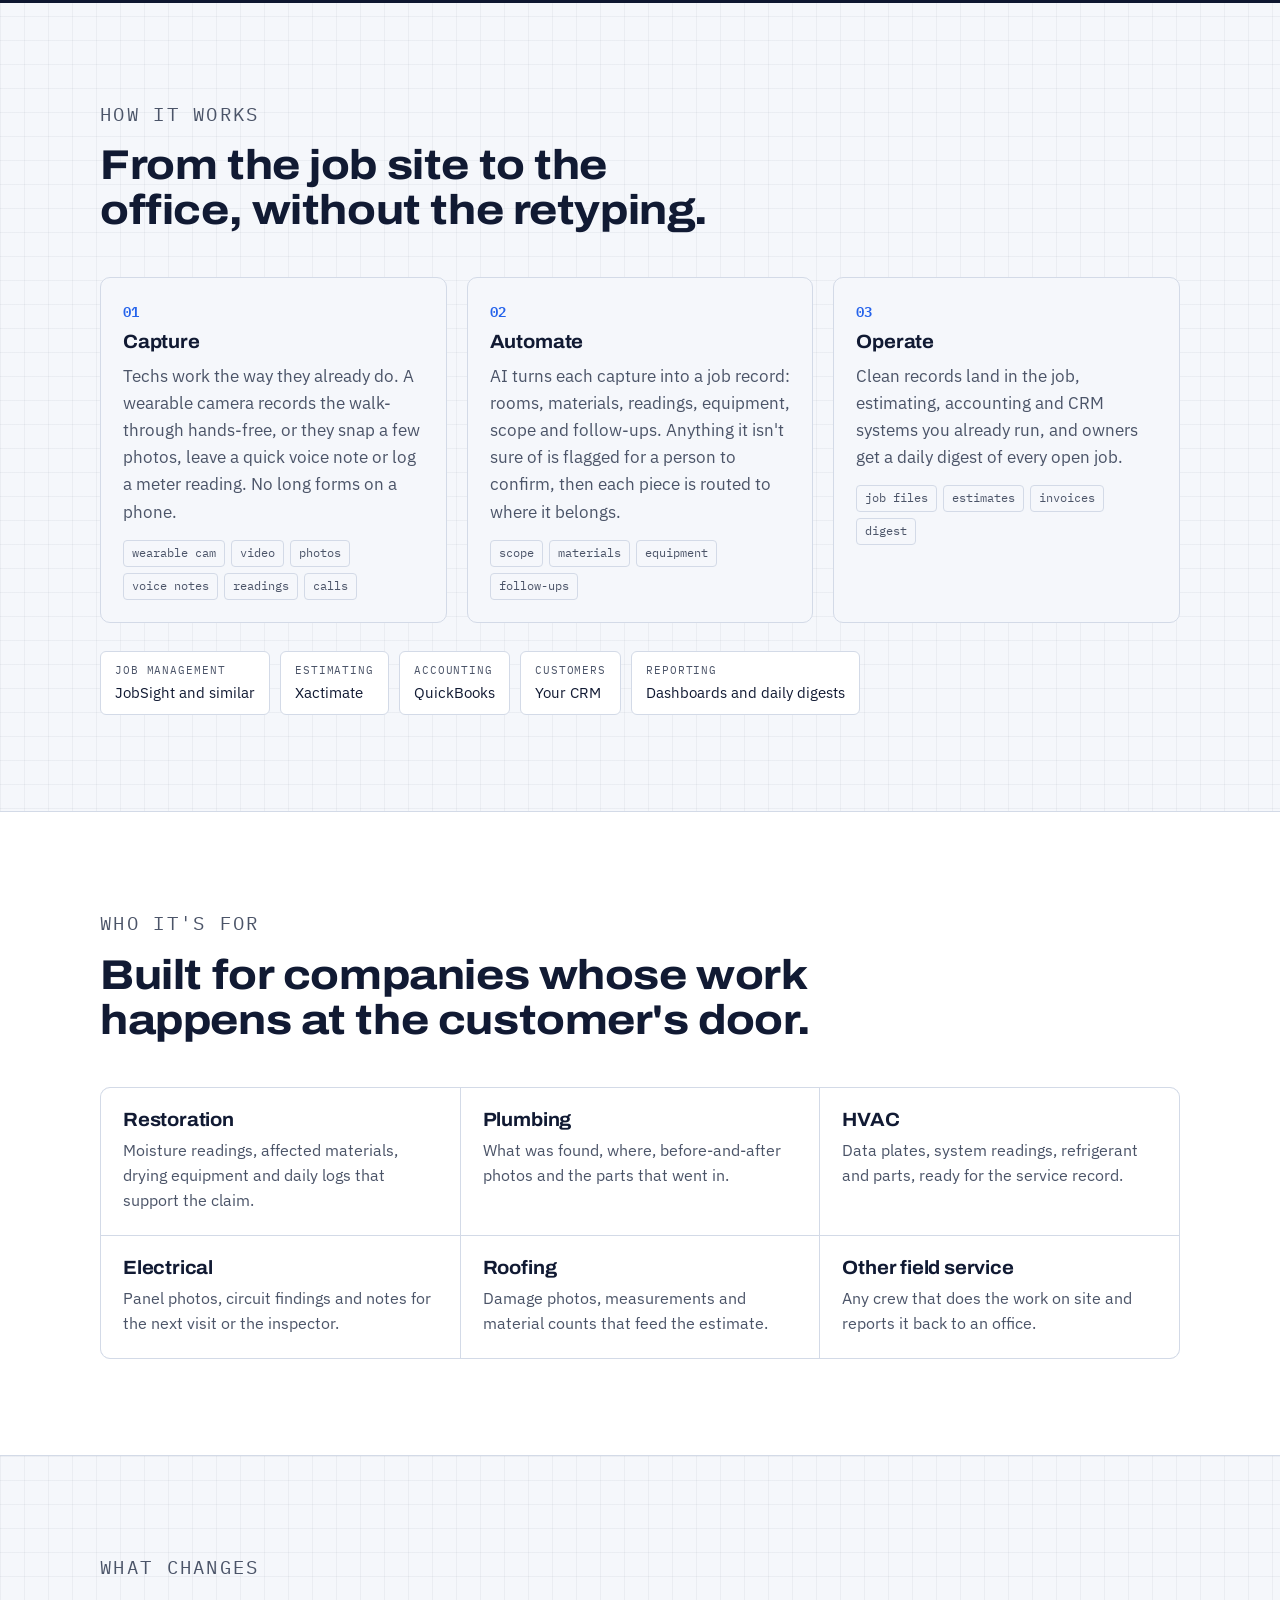
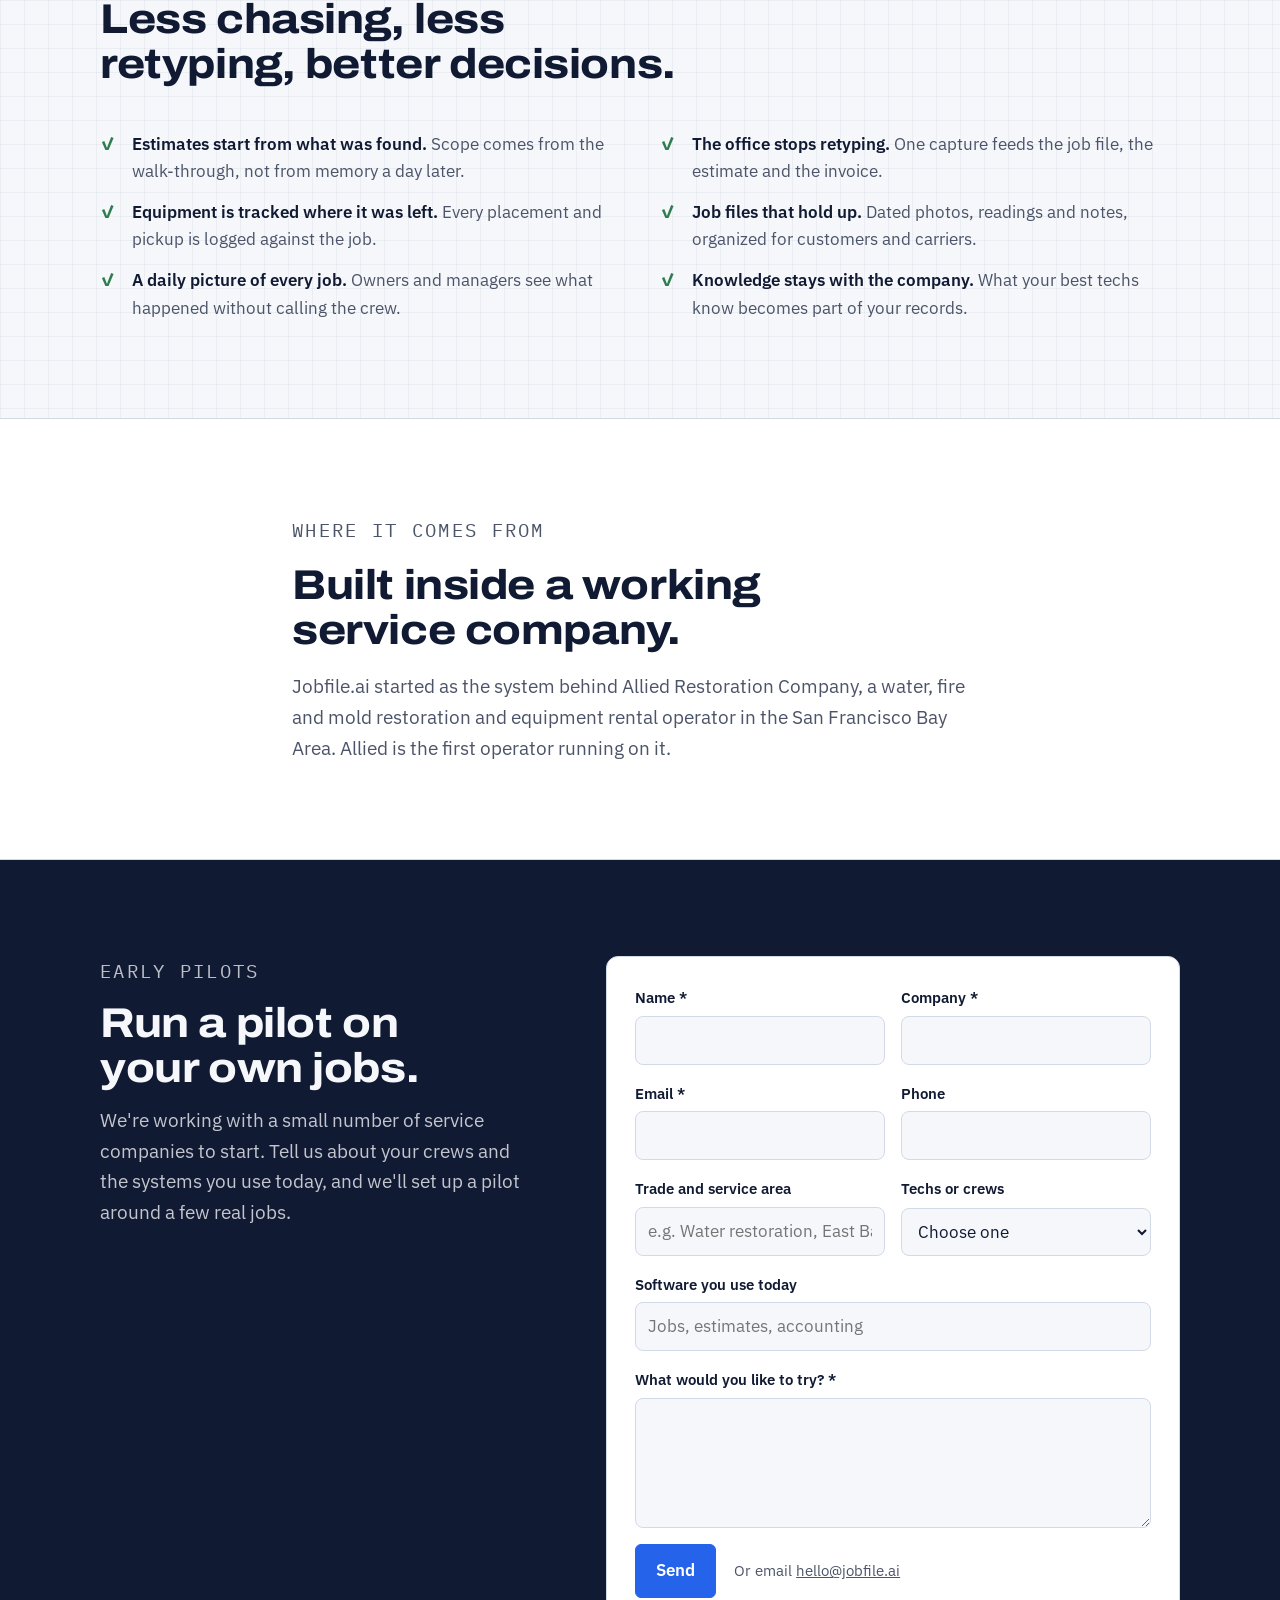
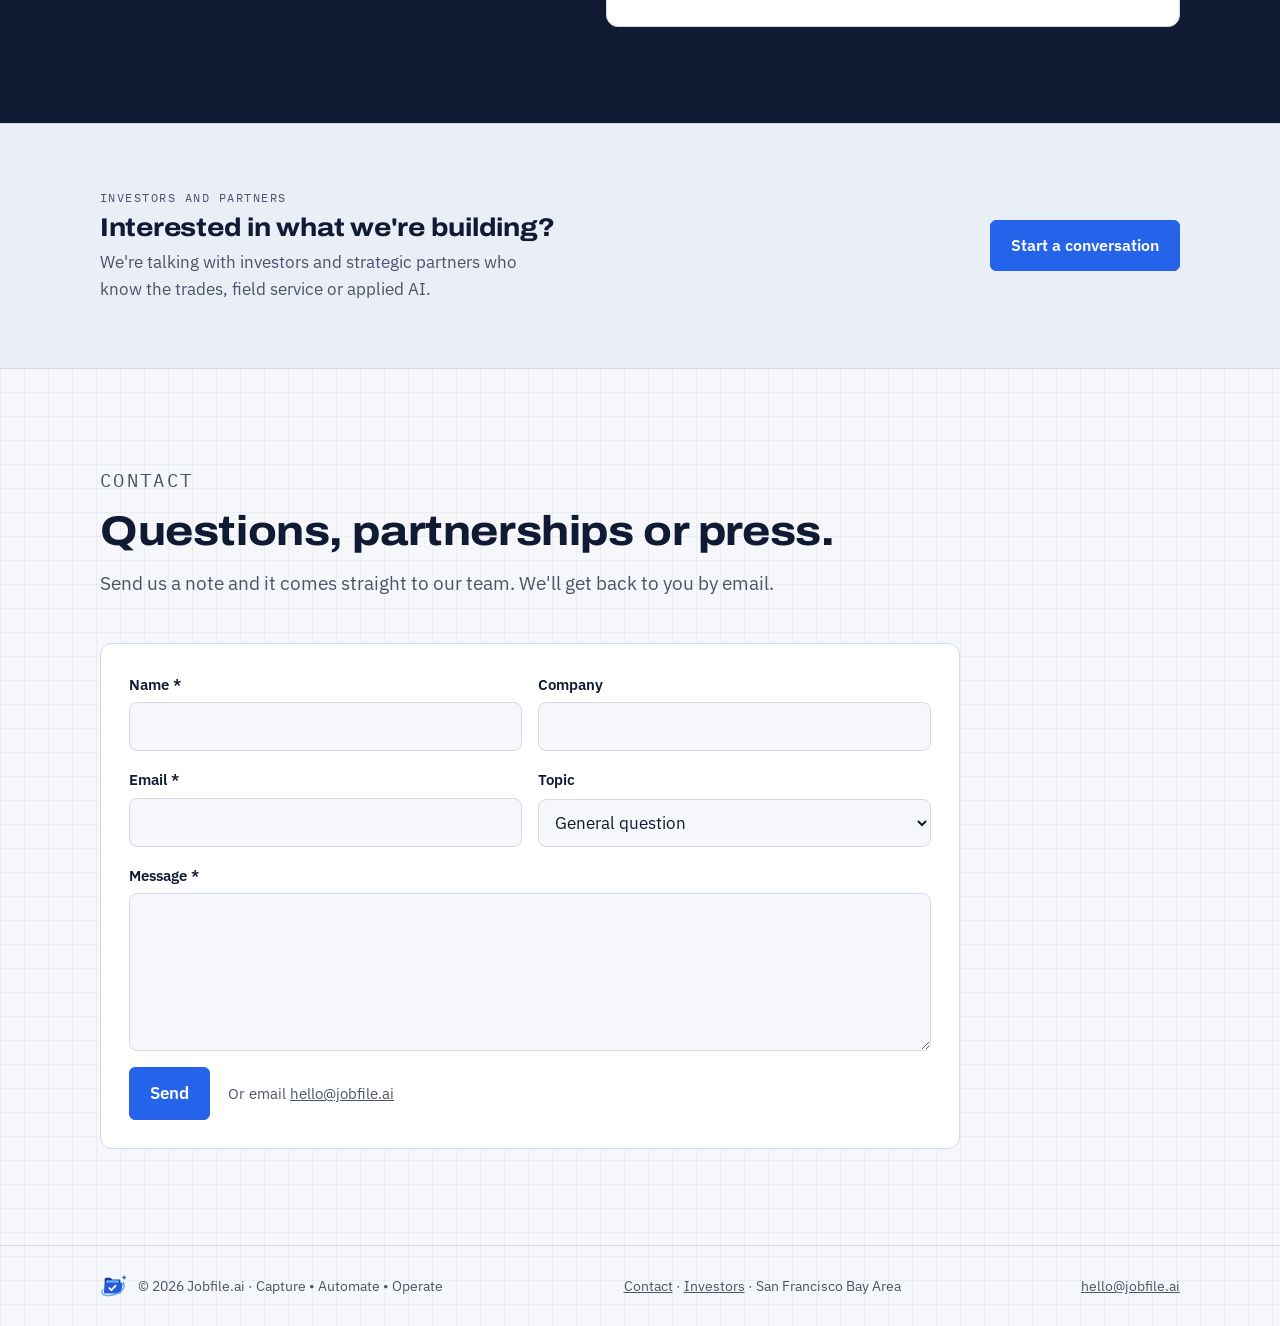
==== commit 71f00922: "Add logo share card for link previews Every page now points og:image and twitter:image at a 1200x630" ====
--- a/index.html
+++ b/index.html
@@ -7,12 +7,22 @@
 <meta name="description" content="Jobfile.ai is the operations platform for contractors and field-service companies. Crews capture the job, AI automates the paperwork, and clean records land in the systems you already run.">
 <link rel="canonical" href="https://jobfile.ai/">
 <meta property="og:title" content="Jobfile.ai | AI workflow for service companies">
-<meta property="og:image" content="https://jobfile.ai/brand/jobfile-logo.jpeg">
+<meta property="og:site_name" content="Jobfile.ai">
+<meta property="og:image" content="https://jobfile.ai/brand/share-card.png">
+<meta property="og:image:secure_url" content="https://jobfile.ai/brand/share-card.png">
+<meta property="og:image:type" content="image/png">
+<meta property="og:image:width" content="1200">
+<meta property="og:image:height" content="630">
+<meta property="og:image:alt" content="Jobfile.ai logo. Capture, Automate, Operate. AI workflow for service companies.">
+<meta name="twitter:card" content="summary_large_image">
+<meta name="twitter:title" content="Jobfile.ai | AI workflow for service companies">
+<meta name="twitter:image" content="https://jobfile.ai/brand/share-card.png">
 <meta property="og:description" content="Capture the job once in the field. AI structures it and sends it to your job, estimating, accounting and CRM systems.">
 <meta property="og:url" content="https://jobfile.ai/">
 <meta property="og:type" content="website">
 <meta name="theme-color" content="#111a33">
 <link rel="icon" href="favicon.svg" type="image/svg+xml">
+<link rel="apple-touch-icon" href="apple-touch-icon.png">
 <link rel="preconnect" href="https://fonts.googleapis.com">
 <link rel="preconnect" href="https://fonts.gstatic.com" crossorigin>
 <link rel="stylesheet" href="https://fonts.googleapis.com/css2?family=Archivo:wdth,wght@100..125,500..800&family=IBM+Plex+Mono:wght@400;600&family=IBM+Plex+Sans:wght@400;600&display=swap">
@@ -250,7 +260,7 @@
         <input type="hidden" name="_subject" value="[Pilot] Pilot inquiry from jobfile.ai">
         <input type="hidden" name="_template" value="table">
         <input type="hidden" name="_next" value="https://jobfile.ai/thanks/">
-        <input type="text" name="_honey" class="hp" tabindex="-1" autocomplete="off" aria-hidden="true">
+        <div class="hp" aria-hidden="true"><label>Leave this empty <input type="text" name="_honey" tabindex="-1" autocomplete="off"></label></div>
         <div class="field"><label for="p-name">Name <span aria-hidden="true">*</span></label><input id="p-name" name="Name" autocomplete="name" required></div>
         <div class="field"><label for="p-company">Company <span aria-hidden="true">*</span></label><input id="p-company" name="Company" autocomplete="organization" required></div>
         <div class="field"><label for="p-email">Email <span aria-hidden="true">*</span></label><input id="p-email" name="email" type="email" autocomplete="email" required></div>
@@ -293,7 +303,7 @@
         <input type="hidden" name="_subject" value="[General] Message from jobfile.ai">
         <input type="hidden" name="_template" value="table">
         <input type="hidden" name="_next" value="https://jobfile.ai/thanks/">
-        <input type="text" name="_honey" class="hp" tabindex="-1" autocomplete="off" aria-hidden="true">
+        <div class="hp" aria-hidden="true"><label>Leave this empty <input type="text" name="_honey" tabindex="-1" autocomplete="off"></label></div>
         <div class="field"><label for="c-name">Name <span aria-hidden="true">*</span></label><input id="c-name" name="Name" autocomplete="name" required></div>
         <div class="field"><label for="c-company">Company</label><input id="c-company" name="Company" autocomplete="organization"></div>
         <div class="field"><label for="c-email">Email <span aria-hidden="true">*</span></label><input id="c-email" name="email" type="email" autocomplete="email" required></div>
